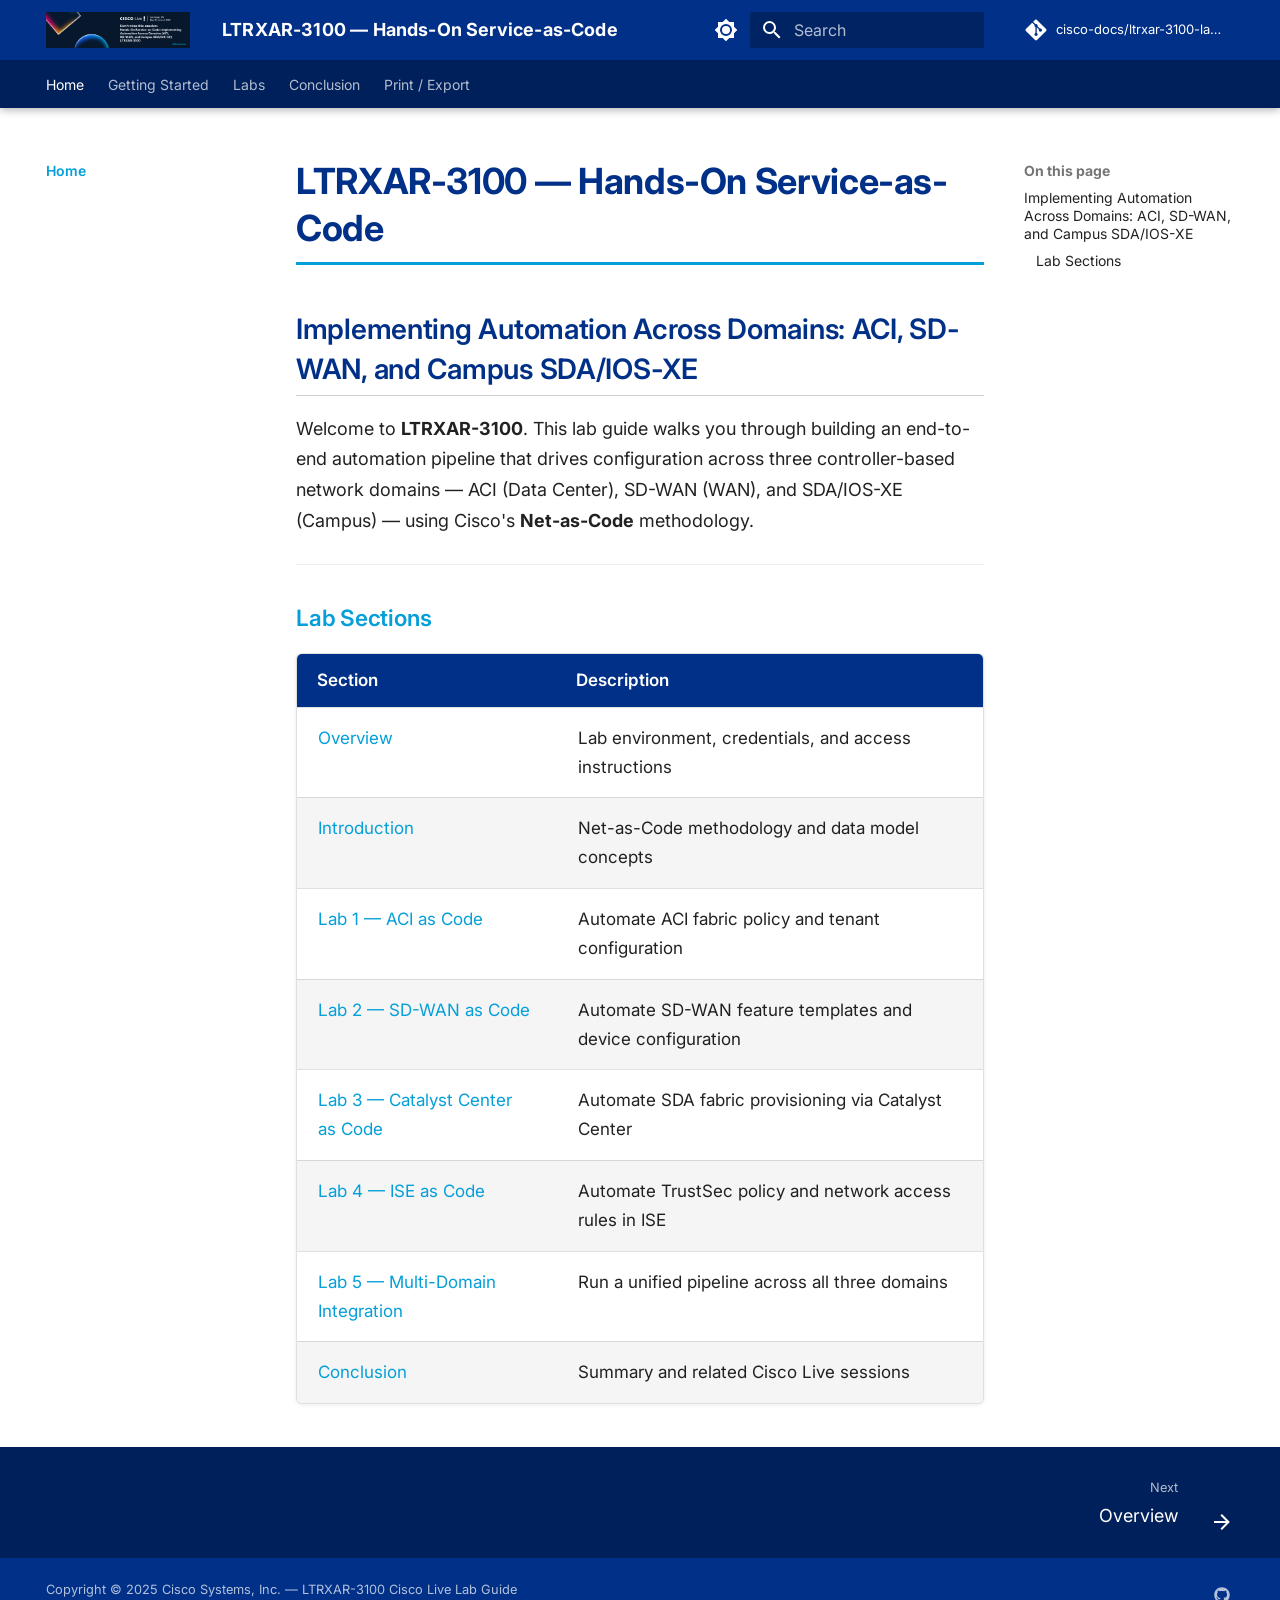
==== index.html @ a7feae6b "Deployed baa1447 with MkDocs version: 1.6.1" ====
<!DOCTYPE html><html lang="en" class="no-js"><head>
    
      <meta charset="utf-8">
      <meta name="viewport" content="width=device-width,initial-scale=1">
      
        <meta name="description" content="Implementing Automation Across Domains: ACI, SD-WAN, and Campus SDA/IOS-XE">
      
      
        <meta name="author" content="Cisco Live">
      
      
        <link rel="canonical" href="https://cisco-docs.github.io/ltrxar-3100-lab-guide/">
      
      
      
        <link rel="next" href="overview/">
      
      
        
      
      
      <link rel="icon" href="assets/ltrxar_3100_logo.png">
      <meta name="generator" content="mkdocs-1.6.1, mkdocs-material-9.7.6">
    
    
      
        <title>LTRXAR-3100 — Hands-On Service-as-Code</title>
      
    
    
      <link rel="stylesheet" href="assets/stylesheets/main.484c7ddc.min.css">
      
        
        <link rel="stylesheet" href="assets/stylesheets/palette.ab4e12ef.min.css">
      
      


    
    
      
    
    
      
        
        
        <link rel="preconnect" href="https://fonts.gstatic.com" crossorigin="">
        <link rel="stylesheet" href="https://fonts.googleapis.com/css?family=Inter:300,300i,400,400i,700,700i%7CSource+Code+Pro:400,400i,700,700i&amp;display=fallback">
        <style>:root{--md-text-font:"Inter";--md-code-font:"Source Code Pro"}</style>
      
    
    
      <link rel="stylesheet" href="css/print-site.css">
    
      <link rel="stylesheet" href="css/print-site-material.css">
    
      <link rel="stylesheet" href="stylesheets/cisco.css">
    
    <script>__md_scope=new URL(".",location),__md_hash=e=>[...e].reduce(((e,_)=>(e<<5)-e+_.charCodeAt(0)),0),__md_get=(e,_=localStorage,t=__md_scope)=>JSON.parse(_.getItem(t.pathname+"."+e)),__md_set=(e,_,t=localStorage,a=__md_scope)=>{try{t.setItem(a.pathname+"."+e,JSON.stringify(_))}catch(e){}}</script>
    
      

    
    
  <link href="assets/stylesheets/glightbox.min.css" rel="stylesheet"><script src="assets/javascripts/glightbox.min.js"></script><style id="glightbox-style">
            html.glightbox-open { overflow: initial; height: 100%; }
            .gslide-title { margin-top: 0px; user-select: text; }
            .gslide-desc { color: #666; user-select: text; }
            .gslide-image img { background: white; }
            .gscrollbar-fixer { padding-right: 15px; }
            .gdesc-inner { font-size: 0.75rem; }
            body[data-md-color-scheme="slate"] .gdesc-inner { background: var(--md-default-bg-color); }
            body[data-md-color-scheme="slate"] .gslide-title { color: var(--md-default-fg-color); }
            body[data-md-color-scheme="slate"] .gslide-desc { color: var(--md-default-fg-color); }
        </style></head>
  
  
    
    
      
    
    
    
    
    <body dir="ltr" data-md-color-scheme="default" data-md-color-primary="custom" data-md-color-accent="custom">
  
    
    <input class="md-toggle" data-md-toggle="drawer" type="checkbox" id="__drawer" autocomplete="off">
    <input class="md-toggle" data-md-toggle="search" type="checkbox" id="__search" autocomplete="off">
    <label class="md-overlay" for="__drawer"></label>
    <div data-md-component="skip">
      
        
        <a href="#ltrxar-3100-hands-on-service-as-code" class="md-skip">
          Skip to content
        </a>
      
    </div>
    <div data-md-component="announce">
      
    </div>
    
    
      

  

<header class="md-header md-header--shadow md-header--lifted" data-md-component="header">
  <nav class="md-header__inner md-grid" aria-label="Header">
    <a href="." title="LTRXAR-3100 — Hands-On Service-as-Code" class="md-header__button md-logo" aria-label="LTRXAR-3100 — Hands-On Service-as-Code" data-md-component="logo">
      
  <img src="assets/ltrxar_3100_logo.png" alt="logo">

    </a>
    <label class="md-header__button md-icon" for="__drawer">
      
      <svg xmlns="http://www.w3.org/2000/svg" viewBox="0 0 24 24"><path d="M3 6h18v2H3zm0 5h18v2H3zm0 5h18v2H3z"></path></svg>
    </label>
    <div class="md-header__title" data-md-component="header-title">
      <div class="md-header__ellipsis">
        <div class="md-header__topic">
          <span class="md-ellipsis">
            LTRXAR-3100 — Hands-On Service-as-Code
          </span>
        </div>
        <div class="md-header__topic" data-md-component="header-topic">
          <span class="md-ellipsis">
            
              Home
            
          </span>
        </div>
      </div>
    </div>
    
      
        <form class="md-header__option" data-md-component="palette">
  
    
    
    
    <input class="md-option" data-md-color-media="" data-md-color-scheme="default" data-md-color-primary="custom" data-md-color-accent="custom" aria-label="Switch to dark mode" type="radio" name="__palette" id="__palette_0">
    
      <label class="md-header__button md-icon" title="Switch to dark mode" for="__palette_1" hidden="">
        <svg xmlns="http://www.w3.org/2000/svg" viewBox="0 0 24 24"><path d="M12 8a4 4 0 0 0-4 4 4 4 0 0 0 4 4 4 4 0 0 0 4-4 4 4 0 0 0-4-4m0 10a6 6 0 0 1-6-6 6 6 0 0 1 6-6 6 6 0 0 1 6 6 6 6 0 0 1-6 6m8-9.31V4h-4.69L12 .69 8.69 4H4v4.69L.69 12 4 15.31V20h4.69L12 23.31 15.31 20H20v-4.69L23.31 12z"></path></svg>
      </label>
    
  
    
    
    
    <input class="md-option" data-md-color-media="" data-md-color-scheme="slate" data-md-color-primary="custom" data-md-color-accent="custom" aria-label="Switch to light mode" type="radio" name="__palette" id="__palette_1">
    
      <label class="md-header__button md-icon" title="Switch to light mode" for="__palette_0" hidden="">
        <svg xmlns="http://www.w3.org/2000/svg" viewBox="0 0 24 24"><path d="M12 18c-.89 0-1.74-.2-2.5-.55C11.56 16.5 13 14.42 13 12s-1.44-4.5-3.5-5.45C10.26 6.2 11.11 6 12 6a6 6 0 0 1 6 6 6 6 0 0 1-6 6m8-9.31V4h-4.69L12 .69 8.69 4H4v4.69L.69 12 4 15.31V20h4.69L12 23.31 15.31 20H20v-4.69L23.31 12z"></path></svg>
      </label>
    
  
</form>
      
    
    
      <script>var palette=__md_get("__palette");if(palette&&palette.color){if("(prefers-color-scheme)"===palette.color.media){var media=matchMedia("(prefers-color-scheme: light)"),input=document.querySelector(media.matches?"[data-md-color-media='(prefers-color-scheme: light)']":"[data-md-color-media='(prefers-color-scheme: dark)']");palette.color.media=input.getAttribute("data-md-color-media"),palette.color.scheme=input.getAttribute("data-md-color-scheme"),palette.color.primary=input.getAttribute("data-md-color-primary"),palette.color.accent=input.getAttribute("data-md-color-accent")}for(var[key,value]of Object.entries(palette.color))document.body.setAttribute("data-md-color-"+key,value)}</script>
    
    
    
      
      
        <label class="md-header__button md-icon" for="__search">
          
          <svg xmlns="http://www.w3.org/2000/svg" viewBox="0 0 24 24"><path d="M9.5 3A6.5 6.5 0 0 1 16 9.5c0 1.61-.59 3.09-1.56 4.23l.27.27h.79l5 5-1.5 1.5-5-5v-.79l-.27-.27A6.52 6.52 0 0 1 9.5 16 6.5 6.5 0 0 1 3 9.5 6.5 6.5 0 0 1 9.5 3m0 2C7 5 5 7 5 9.5S7 14 9.5 14 14 12 14 9.5 12 5 9.5 5"></path></svg>
        </label>
        <div class="md-search" data-md-component="search" role="dialog">
  <label class="md-search__overlay" for="__search"></label>
  <div class="md-search__inner" role="search">
    <form class="md-search__form" name="search">
      <input type="text" class="md-search__input" name="query" aria-label="Search" placeholder="Search" autocapitalize="off" autocorrect="off" autocomplete="off" spellcheck="false" data-md-component="search-query" required="">
      <label class="md-search__icon md-icon" for="__search">
        
        <svg xmlns="http://www.w3.org/2000/svg" viewBox="0 0 24 24"><path d="M9.5 3A6.5 6.5 0 0 1 16 9.5c0 1.61-.59 3.09-1.56 4.23l.27.27h.79l5 5-1.5 1.5-5-5v-.79l-.27-.27A6.52 6.52 0 0 1 9.5 16 6.5 6.5 0 0 1 3 9.5 6.5 6.5 0 0 1 9.5 3m0 2C7 5 5 7 5 9.5S7 14 9.5 14 14 12 14 9.5 12 5 9.5 5"></path></svg>
        
        <svg xmlns="http://www.w3.org/2000/svg" viewBox="0 0 24 24"><path d="M20 11v2H8l5.5 5.5-1.42 1.42L4.16 12l7.92-7.92L13.5 5.5 8 11z"></path></svg>
      </label>
      <nav class="md-search__options" aria-label="Search">
        
          <a href="javascript:void(0)" class="md-search__icon md-icon" title="Share" aria-label="Share" data-clipboard="" data-clipboard-text="" data-md-component="search-share" tabindex="-1">
            
            <svg xmlns="http://www.w3.org/2000/svg" viewBox="0 0 24 24"><path d="M18 16.08c-.76 0-1.44.3-1.96.77L8.91 12.7c.05-.23.09-.46.09-.7s-.04-.47-.09-.7l7.05-4.11c.54.5 1.25.81 2.04.81a3 3 0 0 0 3-3 3 3 0 0 0-3-3 3 3 0 0 0-3 3c0 .24.04.47.09.7L8.04 9.81C7.5 9.31 6.79 9 6 9a3 3 0 0 0-3 3 3 3 0 0 0 3 3c.79 0 1.5-.31 2.04-.81l7.12 4.15c-.05.21-.08.43-.08.66 0 1.61 1.31 2.91 2.92 2.91s2.92-1.3 2.92-2.91A2.92 2.92 0 0 0 18 16.08"></path></svg>
          </a>
        
        <button type="reset" class="md-search__icon md-icon" title="Clear" aria-label="Clear" tabindex="-1">
          
          <svg xmlns="http://www.w3.org/2000/svg" viewBox="0 0 24 24"><path d="M19 6.41 17.59 5 12 10.59 6.41 5 5 6.41 10.59 12 5 17.59 6.41 19 12 13.41 17.59 19 19 17.59 13.41 12z"></path></svg>
        </button>
      </nav>
      
        <div class="md-search__suggest" data-md-component="search-suggest"></div>
      
    </form>
    <div class="md-search__output">
      <div class="md-search__scrollwrap" tabindex="0" data-md-scrollfix="">
        <div class="md-search-result" data-md-component="search-result">
          <div class="md-search-result__meta">
            Initializing search
          </div>
          <ol class="md-search-result__list" role="presentation"></ol>
        </div>
      </div>
    </div>
  </div>
</div>
      
    
    
      <div class="md-header__source">
        <a href="https://github.com/cisco-docs/ltrxar-3100-lab-guide" title="Go to repository" class="md-source" data-md-component="source">
  <div class="md-source__icon md-icon">
    
    <svg xmlns="http://www.w3.org/2000/svg" viewBox="0 0 448 512"><!--! Font Awesome Free 7.1.0 by @fontawesome - https://fontawesome.com License - https://fontawesome.com/license/free (Icons: CC BY 4.0, Fonts: SIL OFL 1.1, Code: MIT License) Copyright 2025 Fonticons, Inc.--><path d="M439.6 236.1 244 40.5c-5.4-5.5-12.8-8.5-20.4-8.5s-15 3-20.4 8.4L162.5 81l51.5 51.5c27.1-9.1 52.7 16.8 43.4 43.7l49.7 49.7c34.2-11.8 61.2 31 35.5 56.7-26.5 26.5-70.2-2.9-56-37.3L240.3 199v121.9c25.3 12.5 22.3 41.8 9.1 55-6.4 6.4-15.2 10.1-24.3 10.1s-17.8-3.6-24.3-10.1c-17.6-17.6-11.1-46.9 11.2-56v-123c-20.8-8.5-24.6-30.7-18.6-45L142.6 101 8.5 235.1C3 240.6 0 247.9 0 255.5s3 15 8.5 20.4l195.6 195.7c5.4 5.4 12.7 8.4 20.4 8.4s15-3 20.4-8.4l194.7-194.7c5.4-5.4 8.4-12.8 8.4-20.4s-3-15-8.4-20.4"></path></svg>
  </div>
  <div class="md-source__repository">
    cisco-docs/ltrxar-3100-lab-guide
  </div>
</a>
      </div>
    
  </nav>
  
    
      
<nav class="md-tabs" aria-label="Tabs" data-md-component="tabs">
  <div class="md-grid">
    <ul class="md-tabs__list">
      
        
  
  
  
    
  
  
    <li class="md-tabs__item md-tabs__item--active">
      <a href="." class="md-tabs__link">
        
  
  
    
  
  Home

      </a>
    </li>
  

      
        
  
  
  
  
    
    
      <li class="md-tabs__item">
        <a href="overview/" class="md-tabs__link">
          
  
  
    
  
  Getting Started

        </a>
      </li>
    
  

      
        
  
  
  
  
    
    
      <li class="md-tabs__item">
        <a href="lab1_aci/" class="md-tabs__link">
          
  
  
    
  
  Labs

        </a>
      </li>
    
  

      
        
  
  
  
  
    <li class="md-tabs__item">
      <a href="conclusion/" class="md-tabs__link">
        
  
  
    
  
  Conclusion

      </a>
    </li>
  

      
        
  
  
  
  
    <li class="md-tabs__item">
      <a href="print_page/" class="md-tabs__link">
        
  
  
    
  
  Print / Export

      </a>
    </li>
  

      
    </ul>
  </div>
</nav>
    
  
</header>
    
    <div class="md-container" data-md-component="container">
      
      
        
      
      <main class="md-main" data-md-component="main">
        <div class="md-main__inner md-grid">
          
            
              
              <div class="md-sidebar md-sidebar--primary" data-md-component="sidebar" data-md-type="navigation">
                <div class="md-sidebar__scrollwrap">
                  <div class="md-sidebar__inner">
                    


  


<nav class="md-nav md-nav--primary md-nav--lifted" aria-label="Navigation" data-md-level="0">
  <label class="md-nav__title" for="__drawer">
    <a href="." title="LTRXAR-3100 — Hands-On Service-as-Code" class="md-nav__button md-logo" aria-label="LTRXAR-3100 — Hands-On Service-as-Code" data-md-component="logo">
      
  <img src="assets/ltrxar_3100_logo.png" alt="logo">

    </a>
    LTRXAR-3100 — Hands-On Service-as-Code
  </label>
  
    <div class="md-nav__source">
      <a href="https://github.com/cisco-docs/ltrxar-3100-lab-guide" title="Go to repository" class="md-source" data-md-component="source">
  <div class="md-source__icon md-icon">
    
    <svg xmlns="http://www.w3.org/2000/svg" viewBox="0 0 448 512"><!--! Font Awesome Free 7.1.0 by @fontawesome - https://fontawesome.com License - https://fontawesome.com/license/free (Icons: CC BY 4.0, Fonts: SIL OFL 1.1, Code: MIT License) Copyright 2025 Fonticons, Inc.--><path d="M439.6 236.1 244 40.5c-5.4-5.5-12.8-8.5-20.4-8.5s-15 3-20.4 8.4L162.5 81l51.5 51.5c27.1-9.1 52.7 16.8 43.4 43.7l49.7 49.7c34.2-11.8 61.2 31 35.5 56.7-26.5 26.5-70.2-2.9-56-37.3L240.3 199v121.9c25.3 12.5 22.3 41.8 9.1 55-6.4 6.4-15.2 10.1-24.3 10.1s-17.8-3.6-24.3-10.1c-17.6-17.6-11.1-46.9 11.2-56v-123c-20.8-8.5-24.6-30.7-18.6-45L142.6 101 8.5 235.1C3 240.6 0 247.9 0 255.5s3 15 8.5 20.4l195.6 195.7c5.4 5.4 12.7 8.4 20.4 8.4s15-3 20.4-8.4l194.7-194.7c5.4-5.4 8.4-12.8 8.4-20.4s-3-15-8.4-20.4"></path></svg>
  </div>
  <div class="md-source__repository">
    cisco-docs/ltrxar-3100-lab-guide
  </div>
</a>
    </div>
  
  <ul class="md-nav__list" data-md-scrollfix="">
    
      
      
  
  
    
  
  
  
    <li class="md-nav__item md-nav__item--active">
      
      <input class="md-nav__toggle md-toggle" type="checkbox" id="__toc">
      
      
        
      
      
        <label class="md-nav__link md-nav__link--active" for="__toc">
          
  
  
  <span class="md-ellipsis">
    
  
    Home
  

    
  </span>
  
  

          <span class="md-nav__icon md-icon"></span>
        </label>
      
      <a href="." class="md-nav__link md-nav__link--active">
        
  
  
  <span class="md-ellipsis">
    
  
    Home
  

    
  </span>
  
  

      </a>
      
        

  

<nav class="md-nav md-nav--secondary" aria-label="On this page">
  
  
  
    
  
  
    <label class="md-nav__title" for="__toc">
      <span class="md-nav__icon md-icon"></span>
      On this page
    </label>
    <ul class="md-nav__list" data-md-component="toc" data-md-scrollfix="">
      
        <li class="md-nav__item">
  <a href="#implementing-automation-across-domains-aci-sd-wan-and-campus-sdaios-xe" class="md-nav__link">
    <span class="md-ellipsis">
      
        Implementing Automation Across Domains: ACI, SD-WAN, and Campus SDA/IOS-XE
      
    </span>
  </a>
  
    <nav class="md-nav" aria-label="Implementing Automation Across Domains: ACI, SD-WAN, and Campus SDA/IOS-XE">
      <ul class="md-nav__list">
        
          <li class="md-nav__item">
  <a href="#lab-sections" class="md-nav__link">
    <span class="md-ellipsis">
      
        Lab Sections
      
    </span>
  </a>
  
</li>
        
      </ul>
    </nav>
  
</li>
      
    </ul>
  
</nav>
      
    </li>
  

    
      
      
  
  
  
  
    
    
      
        
      
        
      
    
    
    
      
      
        
      
    
    
    <li class="md-nav__item md-nav__item--nested">
      
        
        
          
        
        <input class="md-nav__toggle md-toggle md-toggle--indeterminate" type="checkbox" id="__nav_2">
        
          
          <label class="md-nav__link" for="__nav_2" id="__nav_2_label" tabindex="0">
            
  
  
  <span class="md-ellipsis">
    
  
    Getting Started
  

    
  </span>
  
  

            <span class="md-nav__icon md-icon"></span>
          </label>
        
        <nav class="md-nav" data-md-level="1" aria-labelledby="__nav_2_label" aria-expanded="false">
          <label class="md-nav__title" for="__nav_2">
            <span class="md-nav__icon md-icon"></span>
            
  
    Getting Started
  

          </label>
          <ul class="md-nav__list" data-md-scrollfix="">
            
              
                
  
  
  
  
    <li class="md-nav__item">
      <a href="overview/" class="md-nav__link">
        
  
  
  <span class="md-ellipsis">
    
  
    Overview
  

    
  </span>
  
  

      </a>
    </li>
  

              
            
              
                
  
  
  
  
    <li class="md-nav__item">
      <a href="introduction/" class="md-nav__link">
        
  
  
  <span class="md-ellipsis">
    
  
    Introduction
  

    
  </span>
  
  

      </a>
    </li>
  

              
            
          </ul>
        </nav>
      
    </li>
  

    
      
      
  
  
  
  
    
    
      
        
      
        
      
        
      
        
      
        
      
    
    
    
      
      
        
      
    
    
    <li class="md-nav__item md-nav__item--nested">
      
        
        
          
        
        <input class="md-nav__toggle md-toggle md-toggle--indeterminate" type="checkbox" id="__nav_3">
        
          
          <label class="md-nav__link" for="__nav_3" id="__nav_3_label" tabindex="0">
            
  
  
  <span class="md-ellipsis">
    
  
    Labs
  

    
  </span>
  
  

            <span class="md-nav__icon md-icon"></span>
          </label>
        
        <nav class="md-nav" data-md-level="1" aria-labelledby="__nav_3_label" aria-expanded="false">
          <label class="md-nav__title" for="__nav_3">
            <span class="md-nav__icon md-icon"></span>
            
  
    Labs
  

          </label>
          <ul class="md-nav__list" data-md-scrollfix="">
            
              
                
  
  
  
  
    <li class="md-nav__item">
      <a href="lab1_aci/" class="md-nav__link">
        
  
  
  <span class="md-ellipsis">
    
  
    Lab 1 — ACI as Code
  

    
  </span>
  
  

      </a>
    </li>
  

              
            
              
                
  
  
  
  
    <li class="md-nav__item">
      <a href="lab2_sdwan/" class="md-nav__link">
        
  
  
  <span class="md-ellipsis">
    
  
    Lab 2 — SD-WAN as Code
  

    
  </span>
  
  

      </a>
    </li>
  

              
            
              
                
  
  
  
  
    <li class="md-nav__item">
      <a href="lab3_catc/" class="md-nav__link">
        
  
  
  <span class="md-ellipsis">
    
  
    Lab 3 — Catalyst Center as Code
  

    
  </span>
  
  

      </a>
    </li>
  

              
            
              
                
  
  
  
  
    <li class="md-nav__item">
      <a href="lab4_ise/" class="md-nav__link">
        
  
  
  <span class="md-ellipsis">
    
  
    Lab 4 — ISE as Code
  

    
  </span>
  
  

      </a>
    </li>
  

              
            
              
                
  
  
  
  
    <li class="md-nav__item">
      <a href="lab5_multidomain/" class="md-nav__link">
        
  
  
  <span class="md-ellipsis">
    
  
    Lab 5 — Multi-Domain Integration
  

    
  </span>
  
  

      </a>
    </li>
  

              
            
          </ul>
        </nav>
      
    </li>
  

    
      
      
  
  
  
  
    <li class="md-nav__item">
      <a href="conclusion/" class="md-nav__link">
        
  
  
  <span class="md-ellipsis">
    
  
    Conclusion
  

    
  </span>
  
  

      </a>
    </li>
  

    
      
      
  
  
  
  
    <li class="md-nav__item">
      <a href="print_page/" class="md-nav__link">
        
  
  
  <span class="md-ellipsis">
    
  
    Print / Export
  

    
  </span>
  
  

      </a>
    </li>
  

    
  </ul>
</nav>
                  </div>
                </div>
              </div>
            
            
              
              <div class="md-sidebar md-sidebar--secondary" data-md-component="sidebar" data-md-type="toc">
                <div class="md-sidebar__scrollwrap">
                  <div class="md-sidebar__inner">
                    

  

<nav class="md-nav md-nav--secondary" aria-label="On this page">
  
  
  
    
  
  
    <label class="md-nav__title" for="__toc">
      <span class="md-nav__icon md-icon"></span>
      On this page
    </label>
    <ul class="md-nav__list" data-md-component="toc" data-md-scrollfix="">
      
        <li class="md-nav__item">
  <a href="#implementing-automation-across-domains-aci-sd-wan-and-campus-sdaios-xe" class="md-nav__link">
    <span class="md-ellipsis">
      
        Implementing Automation Across Domains: ACI, SD-WAN, and Campus SDA/IOS-XE
      
    </span>
  </a>
  
    <nav class="md-nav" aria-label="Implementing Automation Across Domains: ACI, SD-WAN, and Campus SDA/IOS-XE">
      <ul class="md-nav__list">
        
          <li class="md-nav__item">
  <a href="#lab-sections" class="md-nav__link">
    <span class="md-ellipsis">
      
        Lab Sections
      
    </span>
  </a>
  
</li>
        
      </ul>
    </nav>
  
</li>
      
    </ul>
  
</nav>
                  </div>
                </div>
              </div>
            
          
          
            <div class="md-content" data-md-component="content">
              
              <article class="md-content__inner md-typeset">
                
                  



<h1 id="ltrxar-3100-hands-on-service-as-code">LTRXAR-3100 — Hands-On Service-as-Code<a class="headerlink" href="#ltrxar-3100-hands-on-service-as-code" title="Permanent link">¶</a></h1>
<h2 id="implementing-automation-across-domains-aci-sd-wan-and-campus-sdaios-xe">Implementing Automation Across Domains: ACI, SD-WAN, and Campus SDA/IOS-XE<a class="headerlink" href="#implementing-automation-across-domains-aci-sd-wan-and-campus-sdaios-xe" title="Permanent link">¶</a></h2>
<p>Welcome to <strong>LTRXAR-3100</strong>. This lab guide walks you through building an end-to-end automation pipeline that drives configuration across three controller-based network domains — ACI (Data Center), SD-WAN (WAN), and SDA/IOS-XE (Campus) — using Cisco's <strong>Net-as-Code</strong> methodology.</p>
<hr>
<h3 id="lab-sections">Lab Sections<a class="headerlink" href="#lab-sections" title="Permanent link">¶</a></h3>
<table>
<thead>
<tr>
<th>Section</th>
<th>Description</th>
</tr>
</thead>
<tbody>
<tr>
<td><a href="overview/">Overview</a></td>
<td>Lab environment, credentials, and access instructions</td>
</tr>
<tr>
<td><a href="introduction/">Introduction</a></td>
<td>Net-as-Code methodology and data model concepts</td>
</tr>
<tr>
<td><a href="lab1_aci/">Lab 1 — ACI as Code</a></td>
<td>Automate ACI fabric policy and tenant configuration</td>
</tr>
<tr>
<td><a href="lab2_sdwan/">Lab 2 — SD-WAN as Code</a></td>
<td>Automate SD-WAN feature templates and device configuration</td>
</tr>
<tr>
<td><a href="lab3_catc/">Lab 3 — Catalyst Center as Code</a></td>
<td>Automate SDA fabric provisioning via Catalyst Center</td>
</tr>
<tr>
<td><a href="lab4_ise/">Lab 4 — ISE as Code</a></td>
<td>Automate TrustSec policy and network access rules in ISE</td>
</tr>
<tr>
<td><a href="lab5_multidomain/">Lab 5 — Multi-Domain Integration</a></td>
<td>Run a unified pipeline across all three domains</td>
</tr>
<tr>
<td><a href="conclusion/">Conclusion</a></td>
<td>Summary and related Cisco Live sessions</td>
</tr>
</tbody>
</table>












                
              </article>
            </div>
          
          
  <script>var tabs=__md_get("__tabs");if(Array.isArray(tabs))e:for(var set of document.querySelectorAll(".tabbed-set")){var labels=set.querySelector(".tabbed-labels");for(var tab of tabs)for(var label of labels.getElementsByTagName("label"))if(label.innerText.trim()===tab){var input=document.getElementById(label.htmlFor);input.checked=!0;continue e}}</script>

<script>var target=document.getElementById(location.hash.slice(1));target&&target.name&&(target.checked=target.name.startsWith("__tabbed_"))</script>
        </div>
        
          <button type="button" class="md-top md-icon" data-md-component="top" hidden="">
  
  <svg xmlns="http://www.w3.org/2000/svg" viewBox="0 0 24 24"><path d="M13 20h-2V8l-5.5 5.5-1.42-1.42L12 4.16l7.92 7.92-1.42 1.42L13 8z"></path></svg>
  Back to top
</button>
        
      </main>
      
        <footer class="md-footer">
  
    
      
      <nav class="md-footer__inner md-grid" aria-label="Footer">
        
        
          
          <a href="overview/" class="md-footer__link md-footer__link--next" aria-label="Next: Overview">
            <div class="md-footer__title">
              <span class="md-footer__direction">
                Next
              </span>
              <div class="md-ellipsis">
                Overview
              </div>
            </div>
            <div class="md-footer__button md-icon">
              
              <svg xmlns="http://www.w3.org/2000/svg" viewBox="0 0 24 24"><path d="M4 11v2h12l-5.5 5.5 1.42 1.42L19.84 12l-7.92-7.92L10.5 5.5 16 11z"></path></svg>
            </div>
          </a>
        
      </nav>
    
  
  <div class="md-footer-meta md-typeset">
    <div class="md-footer-meta__inner md-grid">
      <div class="md-copyright">
  
    <div class="md-copyright__highlight">
      Copyright © 2025 Cisco Systems, Inc. — LTRXAR-3100 Cisco Live Lab Guide

    </div>
  
  
</div>
      
        
<div class="md-social">
  
    
    
    
    
    <a href="https://github.com/cisco-docs" target="_blank" rel="noopener" title="Cisco Docs on GitHub" class="md-social__link">
      <svg xmlns="http://www.w3.org/2000/svg" viewBox="0 0 512 512"><!--! Font Awesome Free 7.1.0 by @fontawesome - https://fontawesome.com License - https://fontawesome.com/license/free (Icons: CC BY 4.0, Fonts: SIL OFL 1.1, Code: MIT License) Copyright 2025 Fonticons, Inc.--><path d="M173.9 397.4c0 2-2.3 3.6-5.2 3.6-3.3.3-5.6-1.3-5.6-3.6 0-2 2.3-3.6 5.2-3.6 3-.3 5.6 1.3 5.6 3.6m-31.1-4.5c-.7 2 1.3 4.3 4.3 4.9 2.6 1 5.6 0 6.2-2s-1.3-4.3-4.3-5.2c-2.6-.7-5.5.3-6.2 2.3m44.2-1.7c-2.9.7-4.9 2.6-4.6 4.9.3 2 2.9 3.3 5.9 2.6 2.9-.7 4.9-2.6 4.6-4.6-.3-1.9-3-3.2-5.9-2.9M252.8 8C114.1 8 8 113.3 8 252c0 110.9 69.8 205.8 169.5 239.2 12.8 2.3 17.3-5.6 17.3-12.1 0-6.2-.3-40.4-.3-61.4 0 0-70 15-84.7-29.8 0 0-11.4-29.1-27.8-36.6 0 0-22.9-15.7 1.6-15.4 0 0 24.9 2 38.6 25.8 21.9 38.6 58.6 27.5 72.9 20.9 2.3-16 8.8-27.1 16-33.7-55.9-6.2-112.3-14.3-112.3-110.5 0-27.5 7.6-41.3 23.6-58.9-2.6-6.5-11.1-33.3 2.6-67.9 20.9-6.5 69 27 69 27 20-5.6 41.5-8.5 62.8-8.5s42.8 2.9 62.8 8.5c0 0 48.1-33.6 69-27 13.7 34.7 5.2 61.4 2.6 67.9 16 17.7 25.8 31.5 25.8 58.9 0 96.5-58.9 104.2-114.8 110.5 9.2 7.9 17 22.9 17 46.4 0 33.7-.3 75.4-.3 83.6 0 6.5 4.6 14.4 17.3 12.1C436.2 457.8 504 362.9 504 252 504 113.3 391.5 8 252.8 8M105.2 352.9c-1.3 1-1 3.3.7 5.2 1.6 1.6 3.9 2.3 5.2 1 1.3-1 1-3.3-.7-5.2-1.6-1.6-3.9-2.3-5.2-1m-10.8-8.1c-.7 1.3.3 2.9 2.3 3.9 1.6 1 3.6.7 4.3-.7.7-1.3-.3-2.9-2.3-3.9-2-.6-3.6-.3-4.3.7m32.4 35.6c-1.6 1.3-1 4.3 1.3 6.2 2.3 2.3 5.2 2.6 6.5 1 1.3-1.3.7-4.3-1.3-6.2-2.2-2.3-5.2-2.6-6.5-1m-11.4-14.7c-1.6 1-1.6 3.6 0 5.9s4.3 3.3 5.6 2.3c1.6-1.3 1.6-3.9 0-6.2-1.4-2.3-4-3.3-5.6-2"></path></svg>
    </a>
  
</div>
      
    </div>
  </div>
</footer>
      
    </div>
    <div class="md-dialog" data-md-component="dialog">
      <div class="md-dialog__inner md-typeset"></div>
    </div>
    
    
    
      
      
      <script id="__config" type="application/json">{"annotate": null, "base": ".", "features": ["navigation.tabs", "navigation.tabs.sticky", "navigation.sections", "navigation.expand", "navigation.top", "navigation.footer", "navigation.indexes", "toc.follow", "search.highlight", "search.share", "search.suggest", "content.code.copy", "content.code.annotate", "content.tabs.link"], "search": "assets/javascripts/workers/search.2c215733.min.js", "tags": null, "translations": {"clipboard.copied": "Copied to clipboard", "clipboard.copy": "Copy to clipboard", "search.result.more.one": "1 more on this page", "search.result.more.other": "# more on this page", "search.result.none": "No matching documents", "search.result.one": "1 matching document", "search.result.other": "# matching documents", "search.result.placeholder": "Type to start searching", "search.result.term.missing": "Missing", "select.version": "Select version"}, "version": null}</script>
    
    
      <script src="assets/javascripts/bundle.79ae519e.min.js"></script>
      
        <script src="js/print-site.js"></script>
      
    
  
<script id="init-glightbox">const lightbox = GLightbox({"touchNavigation": true, "loop": false, "zoomable": true, "draggable": true, "openEffect": "zoom", "closeEffect": "zoom", "slideEffect": "slide"});
document$.subscribe(()=>{ lightbox.reload(); });
</script></body></html>
---- assets/stylesheets/main.484c7ddc.min.css ----
@charset "UTF-8";html{-webkit-text-size-adjust:none;-moz-text-size-adjust:none;text-size-adjust:none;box-sizing:border-box}*,:after,:before{box-sizing:inherit}@media (prefers-reduced-motion){*,:after,:before{transition:none!important}}body{margin:0}a,button,input,label{-webkit-tap-highlight-color:transparent}a{color:inherit;text-decoration:none}hr{border:0;box-sizing:initial;display:block;height:.05rem;overflow:visible;padding:0}small{font-size:80%}sub,sup{line-height:1em}img{border-style:none}table{border-collapse:initial;border-spacing:0}td,th{font-weight:400;vertical-align:top}button{background:#0000;border:0;font-family:inherit;font-size:inherit;margin:0;padding:0}input{border:0;outline:none}:root{--md-primary-fg-color:#4051b5;--md-primary-fg-color--light:#5d6cc0;--md-primary-fg-color--dark:#303fa1;--md-primary-bg-color:#fff;--md-primary-bg-color--light:#ffffffb3;--md-accent-fg-color:#526cfe;--md-accent-fg-color--transparent:#526cfe1a;--md-accent-bg-color:#fff;--md-accent-bg-color--light:#ffffffb3}[data-md-color-scheme=default]{color-scheme:light}[data-md-color-scheme=default] img[src$="#gh-dark-mode-only"],[data-md-color-scheme=default] img[src$="#only-dark"]{display:none}:root,[data-md-color-scheme=default]{--md-hue:225deg;--md-default-fg-color:#000000de;--md-default-fg-color--light:#0000008a;--md-default-fg-color--lighter:#00000052;--md-default-fg-color--lightest:#00000012;--md-default-bg-color:#fff;--md-default-bg-color--light:#ffffffb3;--md-default-bg-color--lighter:#ffffff4d;--md-default-bg-color--lightest:#ffffff1f;--md-code-fg-color:#36464e;--md-code-bg-color:#f5f5f5;--md-code-bg-color--light:#f5f5f5b3;--md-code-bg-color--lighter:#f5f5f54d;--md-code-hl-color:#4287ff;--md-code-hl-color--light:#4287ff1a;--md-code-hl-number-color:#d52a2a;--md-code-hl-special-color:#db1457;--md-code-hl-function-color:#a846b9;--md-code-hl-constant-color:#6e59d9;--md-code-hl-keyword-color:#3f6ec6;--md-code-hl-string-color:#1c7d4d;--md-code-hl-name-color:var(--md-code-fg-color);--md-code-hl-operator-color:var(--md-default-fg-color--light);--md-code-hl-punctuation-color:var(--md-default-fg-color--light);--md-code-hl-comment-color:var(--md-default-fg-color--light);--md-code-hl-generic-color:var(--md-default-fg-color--light);--md-code-hl-variable-color:var(--md-default-fg-color--light);--md-typeset-color:var(--md-default-fg-color);--md-typeset-a-color:var(--md-primary-fg-color);--md-typeset-del-color:#f5503d26;--md-typeset-ins-color:#0bd57026;--md-typeset-kbd-color:#fafafa;--md-typeset-kbd-accent-color:#fff;--md-typeset-kbd-border-color:#b8b8b8;--md-typeset-mark-color:#ffff0080;--md-typeset-table-color:#0000001f;--md-typeset-table-color--light:rgba(0,0,0,.035);--md-admonition-fg-color:var(--md-default-fg-color);--md-admonition-bg-color:var(--md-default-bg-color);--md-warning-fg-color:#000000de;--md-warning-bg-color:#ff9;--md-footer-fg-color:#fff;--md-footer-fg-color--light:#ffffffb3;--md-footer-fg-color--lighter:#ffffff73;--md-footer-bg-color:#000000de;--md-footer-bg-color--dark:#00000052;--md-shadow-z1:0 0.2rem 0.5rem #0000000d,0 0 0.05rem #0000001a;--md-shadow-z2:0 0.2rem 0.5rem #0000001a,0 0 0.05rem #00000040;--md-shadow-z3:0 0.2rem 0.5rem #0003,0 0 0.05rem #00000059}.md-icon svg{fill:currentcolor;display:block;height:1.2rem;width:1.2rem}body{-webkit-font-smoothing:antialiased;-moz-osx-font-smoothing:grayscale;--md-text-font-family:var(--md-text-font,_),-apple-system,BlinkMacSystemFont,Helvetica,Arial,sans-serif;--md-code-font-family:var(--md-code-font,_),SFMono-Regular,Consolas,Menlo,monospace}aside,body,input{font-feature-settings:"kern","liga";color:var(--md-typeset-color);font-family:var(--md-text-font-family)}code,kbd,pre{font-feature-settings:"kern";font-family:var(--md-code-font-family)}:root{--md-typeset-table-sort-icon:url('data:image/svg+xml;charset=utf-8,<svg xmlns="http://www.w3.org/2000/svg" viewBox="0 0 24 24"><path d="m18 21-4-4h3V7h-3l4-4 4 4h-3v10h3M2 19v-2h10v2M2 13v-2h7v2M2 7V5h4v2z"/></svg>');--md-typeset-table-sort-icon--asc:url('data:image/svg+xml;charset=utf-8,<svg xmlns="http://www.w3.org/2000/svg" viewBox="0 0 24 24"><path d="M19 17h3l-4 4-4-4h3V3h2M2 17h10v2H2M6 5v2H2V5m0 6h7v2H2z"/></svg>');--md-typeset-table-sort-icon--desc:url('data:image/svg+xml;charset=utf-8,<svg xmlns="http://www.w3.org/2000/svg" viewBox="0 0 24 24"><path d="M19 7h3l-4-4-4 4h3v14h2M2 17h10v2H2M6 5v2H2V5m0 6h7v2H2z"/></svg>')}.md-typeset{-webkit-print-color-adjust:exact;color-adjust:exact;font-size:.8rem;line-height:1.6;overflow-wrap:break-word}@media print{.md-typeset{font-size:.68rem}}.md-typeset blockquote,.md-typeset dl,.md-typeset figure,.md-typeset ol,.md-typeset pre,.md-typeset ul{margin-bottom:1em;margin-top:1em}.md-typeset h1{color:var(--md-default-fg-color--light);font-size:2em;line-height:1.3;margin:0 0 1.25em}.md-typeset h1,.md-typeset h2{font-weight:300;letter-spacing:-.01em}.md-typeset h2{font-size:1.5625em;line-height:1.4;margin:1.6em 0 .64em}.md-typeset h3{font-size:1.25em;font-weight:400;letter-spacing:-.01em;line-height:1.5;margin:1.6em 0 .8em}.md-typeset h2+h3{margin-top:.8em}.md-typeset h4{font-weight:700;letter-spacing:-.01em;margin:1em 0}.md-typeset h5,.md-typeset h6{color:var(--md-default-fg-color--light);font-size:.8em;font-weight:700;letter-spacing:-.01em;margin:1.25em 0}.md-typeset h5{text-transform:uppercase}.md-typeset h5 code{text-transform:none}.md-typeset hr{border-bottom:.05rem solid var(--md-default-fg-color--lightest);display:flow-root;margin:1.5em 0}.md-typeset a{color:var(--md-typeset-a-color);word-break:break-word}.md-typeset a,.md-typeset a:before{transition:color 125ms}.md-typeset a:focus,.md-typeset a:hover{color:var(--md-accent-fg-color)}.md-typeset a:focus code,.md-typeset a:hover code{background-color:var(--md-accent-fg-color--transparent);color:var(--md-accent-fg-color)}.md-typeset a code{color:var(--md-typeset-a-color)}.md-typeset a.focus-visible{outline-color:var(--md-accent-fg-color);outline-offset:.2rem}.md-typeset code,.md-typeset kbd,.md-typeset pre{color:var(--md-code-fg-color);direction:ltr;font-variant-ligatures:none;transition:background-color 125ms}@media print{.md-typeset code,.md-typeset kbd,.md-typeset pre{white-space:pre-wrap}}.md-typeset code{background-color:var(--md-code-bg-color);border-radius:.1rem;-webkit-box-decoration-break:clone;box-decoration-break:clone;font-size:.85em;padding:0 .2941176471em;transition:color 125ms,background-color 125ms;word-break:break-word}.md-typeset code:not(.focus-visible){-webkit-tap-highlight-color:transparent;outline:none}.md-typeset pre{display:flow-root;line-height:1.4;position:relative}.md-typeset pre>code{-webkit-box-decoration-break:slice;box-decoration-break:slice;box-shadow:none;display:block;margin:0;outline-color:var(--md-accent-fg-color);overflow:auto;padding:.7720588235em 1.1764705882em;scrollbar-color:var(--md-default-fg-color--lighter) #0000;scrollbar-width:thin;touch-action:auto;word-break:normal}.md-typeset pre>code:hover{scrollbar-color:var(--md-accent-fg-color) #0000}.md-typeset pre>code::-webkit-scrollbar{height:.2rem;width:.2rem}.md-typeset pre>code::-webkit-scrollbar-thumb{background-color:var(--md-default-fg-color--lighter)}.md-typeset pre>code::-webkit-scrollbar-thumb:hover{background-color:var(--md-accent-fg-color)}.md-typeset kbd{background-color:var(--md-typeset-kbd-color);border-radius:.1rem;box-shadow:0 .1rem 0 .05rem var(--md-typeset-kbd-border-color),0 .1rem 0 var(--md-typeset-kbd-border-color),0 -.1rem .2rem var(--md-typeset-kbd-accent-color) inset;color:var(--md-default-fg-color);display:inline-block;font-size:.75em;padding:0 .6666666667em;vertical-align:text-top;word-break:break-word}.md-typeset mark{background-color:var(--md-typeset-mark-color);-webkit-box-decoration-break:clone;box-decoration-break:clone;color:inherit;word-break:break-word}.md-typeset abbr{cursor:help;text-decoration:none}.md-typeset [data-preview],.md-typeset abbr{border-bottom:.05rem dotted var(--md-default-fg-color--light)}.md-typeset small{opacity:.75}[dir=ltr] .md-typeset sub,[dir=ltr] .md-typeset sup{margin-left:.078125em}[dir=rtl] .md-typeset sub,[dir=rtl] .md-typeset sup{margin-right:.078125em}[dir=ltr] .md-typeset blockquote{padding-left:.6rem}[dir=rtl] .md-typeset blockquote{padding-right:.6rem}[dir=ltr] .md-typeset blockquote{border-left:.2rem solid var(--md-default-fg-color--lighter)}[dir=rtl] .md-typeset blockquote{border-right:.2rem solid var(--md-default-fg-color--lighter)}.md-typeset blockquote{color:var(--md-default-fg-color--light);margin-left:0;margin-right:0}.md-typeset ul{list-style-type:disc}.md-typeset ul[type]{list-style-type:revert-layer}[dir=ltr] .md-typeset ol,[dir=ltr] .md-typeset ul{margin-left:.625em}[dir=rtl] .md-typeset ol,[dir=rtl] .md-typeset ul{margin-right:.625em}.md-typeset ol,.md-typeset ul{padding:0}.md-typeset ol:not([hidden]),.md-typeset ul:not([hidden]){display:flow-root}.md-typeset ol ol,.md-typeset ul ol{list-style-type:lower-alpha}.md-typeset ol ol ol,.md-typeset ul ol ol{list-style-type:lower-roman}.md-typeset ol ol ol ol,.md-typeset ul ol ol ol{list-style-type:upper-alpha}.md-typeset ol ol ol ol ol,.md-typeset ul ol ol ol ol{list-style-type:upper-roman}.md-typeset ol[type],.md-typeset ul[type]{list-style-type:revert-layer}[dir=ltr] .md-typeset ol li,[dir=ltr] .md-typeset ul li{margin-left:1.25em}[dir=rtl] .md-typeset ol li,[dir=rtl] .md-typeset ul li{margin-right:1.25em}.md-typeset ol li,.md-typeset ul li{margin-bottom:.5em}.md-typeset ol li blockquote,.md-typeset ol li p,.md-typeset ul li blockquote,.md-typeset ul li p{margin:.5em 0}.md-typeset ol li:last-child,.md-typeset ul li:last-child{margin-bottom:0}[dir=ltr] .md-typeset ol li ol,[dir=ltr] .md-typeset ol li ul,[dir=ltr] .md-typeset ul li ol,[dir=ltr] .md-typeset ul li ul{margin-left:.625em}[dir=rtl] .md-typeset ol li ol,[dir=rtl] .md-typeset ol li ul,[dir=rtl] .md-typeset ul li ol,[dir=rtl] .md-typeset ul li ul{margin-right:.625em}.md-typeset ol li ol,.md-typeset ol li ul,.md-typeset ul li ol,.md-typeset ul li ul{margin-bottom:.5em;margin-top:.5em}[dir=ltr] .md-typeset dd{margin-left:1.875em}[dir=rtl] .md-typeset dd{margin-right:1.875em}.md-typeset dd{margin-bottom:1.5em;margin-top:1em}.md-typeset img,.md-typeset svg,.md-typeset video{height:auto;max-width:100%}.md-typeset img[align=left]{margin:1em 1em 1em 0}.md-typeset img[align=right]{margin:1em 0 1em 1em}.md-typeset img[align]:only-child{margin-top:0}.md-typeset figure{display:flow-root;margin:1em auto;max-width:100%;text-align:center;width:fit-content}.md-typeset figure img{display:block;margin:0 auto}.md-typeset figcaption{font-style:italic;margin:1em auto;max-width:24rem}.md-typeset iframe{max-width:100%}.md-typeset table:not([class]){background-color:var(--md-default-bg-color);border:.05rem solid var(--md-typeset-table-color);border-radius:.1rem;display:inline-block;font-size:.64rem;max-width:100%;overflow:auto;touch-action:auto}@media print{.md-typeset table:not([class]){display:table}}.md-typeset table:not([class])+*{margin-top:1.5em}.md-typeset table:not([class]) td>:first-child,.md-typeset table:not([class]) th>:first-child{margin-top:0}.md-typeset table:not([class]) td>:last-child,.md-typeset table:not([class]) th>:last-child{margin-bottom:0}.md-typeset table:not([class]) td:not([align]),.md-typeset table:not([class]) th:not([align]){text-align:left}[dir=rtl] .md-typeset table:not([class]) td:not([align]),[dir=rtl] .md-typeset table:not([class]) th:not([align]){text-align:right}.md-typeset table:not([class]) th{font-weight:700;min-width:5rem;padding:.9375em 1.25em;vertical-align:top}.md-typeset table:not([class]) td{border-top:.05rem solid var(--md-typeset-table-color);padding:.9375em 1.25em;vertical-align:top}.md-typeset table:not([class]) tbody tr{transition:background-color 125ms}.md-typeset table:not([class]) tbody tr:hover{background-color:var(--md-typeset-table-color--light);box-shadow:0 .05rem 0 var(--md-default-bg-color) inset}.md-typeset table:not([class]) a{word-break:normal}.md-typeset table th[role=columnheader]{cursor:pointer}[dir=ltr] .md-typeset table th[role=columnheader]:after{margin-left:.5em}[dir=rtl] .md-typeset table th[role=columnheader]:after{margin-right:.5em}.md-typeset table th[role=columnheader]:after{content:"";display:inline-block;height:1.2em;-webkit-mask-image:var(--md-typeset-table-sort-icon);mask-image:var(--md-typeset-table-sort-icon);-webkit-mask-repeat:no-repeat;mask-repeat:no-repeat;-webkit-mask-size:contain;mask-size:contain;transition:background-color 125ms;vertical-align:text-bottom;width:1.2em}.md-typeset table th[role=columnheader]:hover:after{background-color:var(--md-default-fg-color--lighter)}.md-typeset table th[role=columnheader][aria-sort=ascending]:after{background-color:var(--md-default-fg-color--light);-webkit-mask-image:var(--md-typeset-table-sort-icon--asc);mask-image:var(--md-typeset-table-sort-icon--asc)}.md-typeset table th[role=columnheader][aria-sort=descending]:after{background-color:var(--md-default-fg-color--light);-webkit-mask-image:var(--md-typeset-table-sort-icon--desc);mask-image:var(--md-typeset-table-sort-icon--desc)}.md-typeset__scrollwrap{margin:1em -.8rem;overflow-x:auto;touch-action:auto}.md-typeset__table{display:inline-block;margin-bottom:.5em;padding:0 .8rem}@media print{.md-typeset__table{display:block}}html .md-typeset__table table{display:table;margin:0;overflow:hidden;width:100%}@media screen and (max-width:44.984375em){.md-content__inner>pre{margin:1em -.8rem}.md-content__inner>pre code{border-radius:0}}.md-typeset .md-author{border-radius:100%;display:block;flex-shrink:0;height:1.6rem;overflow:hidden;position:relative;transition:color 125ms,transform 125ms;width:1.6rem}.md-typeset .md-author img{display:block}.md-typeset .md-author--more{background:var(--md-default-fg-color--lightest);color:var(--md-default-fg-color--lighter);font-size:.6rem;font-weight:700;line-height:1.6rem;text-align:center}.md-typeset .md-author--long{height:2.4rem;width:2.4rem}.md-typeset a.md-author{transform:scale(1)}.md-typeset a.md-author img{border-radius:100%;filter:grayscale(100%) opacity(75%);transition:filter 125ms}.md-typeset a.md-author:focus,.md-typeset a.md-author:hover{transform:scale(1.1);z-index:1}.md-typeset a.md-author:focus img,.md-typeset a.md-author:hover img{filter:grayscale(0)}.md-banner{background-color:var(--md-footer-bg-color);color:var(--md-footer-fg-color);overflow:auto}@media print{.md-banner{display:none}}.md-banner--warning{background-color:var(--md-warning-bg-color);color:var(--md-warning-fg-color)}.md-banner__inner{font-size:.7rem;margin:.6rem auto;padding:0 .8rem}[dir=ltr] .md-banner__button{float:right}[dir=rtl] .md-banner__button{float:left}.md-banner__button{color:inherit;cursor:pointer;transition:opacity .25s}.no-js .md-banner__button{display:none}.md-banner__button:hover{opacity:.7}html{font-size:125%;height:100%;overflow-x:hidden}@media screen and (min-width:100em){html{font-size:137.5%}}@media screen and (min-width:125em){html{font-size:150%}}body{background-color:var(--md-default-bg-color);display:flex;flex-direction:column;font-size:.5rem;min-height:100%;position:relative;width:100%}@media print{body{display:block}}@media screen and (max-width:59.984375em){body[data-md-scrolllock]{position:fixed}}.md-grid{margin-left:auto;margin-right:auto;max-width:61rem}.md-container{display:flex;flex-direction:column;flex-grow:1}@media print{.md-container{display:block}}.md-main{flex-grow:1}.md-main__inner{display:flex;height:100%;margin-top:1.5rem}.md-ellipsis{overflow:hidden;text-overflow:ellipsis}.md-toggle{display:none}.md-option{height:0;opacity:0;position:absolute;width:0}.md-option:checked+label:not([hidden]){display:block}.md-option.focus-visible+label{outline-color:var(--md-accent-fg-color);outline-style:auto}.md-skip{background-color:var(--md-default-fg-color);border-radius:.1rem;color:var(--md-default-bg-color);font-size:.64rem;margin:.5rem;opacity:0;outline-color:var(--md-accent-fg-color);padding:.3rem .5rem;position:fixed;transform:translateY(.4rem);z-index:-1}.md-skip:focus{opacity:1;transform:translateY(0);transition:transform .25s cubic-bezier(.4,0,.2,1),opacity 175ms 75ms;z-index:10}@page{margin:25mm}:root{--md-clipboard-icon:url('data:image/svg+xml;charset=utf-8,<svg xmlns="http://www.w3.org/2000/svg" viewBox="0 0 24 24"><path d="M19 21H8V7h11m0-2H8a2 2 0 0 0-2 2v14a2 2 0 0 0 2 2h11a2 2 0 0 0 2-2V7a2 2 0 0 0-2-2m-3-4H4a2 2 0 0 0-2 2v14h2V3h12z"/></svg>')}.md-clipboard{border-radius:.1rem;color:var(--md-default-fg-color--lightest);cursor:pointer;height:1.5em;outline-color:var(--md-accent-fg-color);outline-offset:.1rem;transition:color .25s;width:1.5em;z-index:1}@media print{.md-clipboard{display:none}}.md-clipboard:not(.focus-visible){-webkit-tap-highlight-color:transparent;outline:none}:hover>.md-clipboard{color:var(--md-default-fg-color--light)}.md-clipboard:focus,.md-clipboard:hover{color:var(--md-accent-fg-color)}.md-clipboard:after{background-color:currentcolor;content:"";display:block;height:1.125em;margin:0 auto;-webkit-mask-image:var(--md-clipboard-icon);mask-image:var(--md-clipboard-icon);-webkit-mask-position:center;mask-position:center;-webkit-mask-repeat:no-repeat;mask-repeat:no-repeat;-webkit-mask-size:contain;mask-size:contain;width:1.125em}.md-clipboard--inline{cursor:pointer}.md-clipboard--inline code{transition:color .25s,background-color .25s}.md-clipboard--inline:focus code,.md-clipboard--inline:hover code{background-color:var(--md-accent-fg-color--transparent);color:var(--md-accent-fg-color)}:root{--md-code-select-icon:url('data:image/svg+xml;charset=utf-8,<svg xmlns="http://www.w3.org/2000/svg" viewBox="0 0 24 24"><path d="M19 19h-4v2h4c1.1 0 2-.9 2-2v-4h-2m0-12h-4v2h4v4h2V5c0-1.1-.9-2-2-2M5 5h4V3H5c-1.1 0-2 .9-2 2v4h2m0 6H3v4c0 1.1.9 2 2 2h4v-2H5zm2-4h2v2H7zm4 0h2v2h-2zm4 0h2v2h-2zM7 7h2v2H7zm4 0h2v2h-2zm4 0h2v2h-2zm-8 8h2v2H7zm4 0h2v2h-2zm4 0h2v2h-2z"/></svg>');--md-code-copy-icon:url('data:image/svg+xml;charset=utf-8,<svg xmlns="http://www.w3.org/2000/svg" viewBox="0 0 24 24"><path d="M19 21H8V7h11m0-2H8a2 2 0 0 0-2 2v14a2 2 0 0 0 2 2h11a2 2 0 0 0 2-2V7a2 2 0 0 0-2-2m-3-4H4a2 2 0 0 0-2 2v14h2V3h12z"/></svg>')}.md-typeset .md-code__content{display:grid}.md-code__nav{background-color:var(--md-code-bg-color--lighter);border-radius:.1rem;display:flex;gap:.2rem;padding:.2rem;position:absolute;right:.25em;top:.25em;transition:background-color .25s;z-index:1}:hover>.md-code__nav{background-color:var(--md-code-bg-color--light)}.md-code__button{color:var(--md-default-fg-color--lightest);cursor:pointer;display:block;height:1.5em;outline-color:var(--md-accent-fg-color);outline-offset:.1rem;transition:color .25s;width:1.5em}:hover>*>.md-code__button{color:var(--md-default-fg-color--light)}.md-code__button.focus-visible,.md-code__button:hover{color:var(--md-accent-fg-color)}.md-code__button--active{color:var(--md-default-fg-color)!important}.md-code__button:after{background-color:currentcolor;content:"";display:block;height:1.125em;margin:0 auto;-webkit-mask-position:center;mask-position:center;-webkit-mask-repeat:no-repeat;mask-repeat:no-repeat;-webkit-mask-size:contain;mask-size:contain;width:1.125em}.md-code__button[data-md-type=select]:after{-webkit-mask-image:var(--md-code-select-icon);mask-image:var(--md-code-select-icon)}.md-code__button[data-md-type=copy]:after{-webkit-mask-image:var(--md-code-copy-icon);mask-image:var(--md-code-copy-icon)}@keyframes consent{0%{opacity:0;transform:translateY(100%)}to{opacity:1;transform:translateY(0)}}@keyframes overlay{0%{opacity:0}to{opacity:1}}.md-consent__overlay{animation:overlay .25s both;-webkit-backdrop-filter:blur(.1rem);backdrop-filter:blur(.1rem);background-color:#0000008a;height:100%;opacity:1;position:fixed;top:0;width:100%;z-index:5}.md-consent__inner{animation:consent .5s cubic-bezier(.1,.7,.1,1) both;background-color:var(--md-default-bg-color);border:0;border-radius:.1rem;bottom:0;box-shadow:0 0 .2rem #0000001a,0 .2rem .4rem #0003;max-height:100%;overflow:auto;padding:0;position:fixed;width:100%;z-index:5}.md-consent__form{padding:.8rem}.md-consent__settings{display:none;margin:1em 0}input:checked+.md-consent__settings{display:block}.md-consent__controls{margin-bottom:.8rem}.md-typeset .md-consent__controls .md-button{display:inline}@media screen and (max-width:44.984375em){.md-typeset .md-consent__controls .md-button{display:block;margin-top:.4rem;text-align:center;width:100%}}.md-consent label{cursor:pointer}.md-content{flex-grow:1;min-width:0}.md-content__inner{margin:0 .8rem 1.2rem;padding-top:.6rem}@media screen and (min-width:76.25em){[dir=ltr] .md-sidebar--primary:not([hidden])~.md-content>.md-content__inner{margin-left:1.2rem}[dir=ltr] .md-sidebar--secondary:not([hidden])~.md-content>.md-content__inner,[dir=rtl] .md-sidebar--primary:not([hidden])~.md-content>.md-content__inner{margin-right:1.2rem}[dir=rtl] .md-sidebar--secondary:not([hidden])~.md-content>.md-content__inner{margin-left:1.2rem}}.md-content__inner:before{content:"";display:block;height:.4rem}.md-content__inner>:last-child{margin-bottom:0}[dir=ltr] .md-content__button{float:right}[dir=rtl] .md-content__button{float:left}[dir=ltr] .md-content__button{margin-left:.4rem}[dir=rtl] .md-content__button{margin-right:.4rem}.md-content__button{margin:.4rem 0;padding:0}@media print{.md-content__button{display:none}}.md-typeset .md-content__button{color:var(--md-default-fg-color--lighter)}.md-content__button svg{display:inline;vertical-align:top}[dir=rtl] .md-content__button svg{transform:scaleX(-1)}[dir=ltr] .md-dialog{right:.8rem}[dir=rtl] .md-dialog{left:.8rem}.md-dialog{background-color:var(--md-default-fg-color);border-radius:.1rem;bottom:.8rem;box-shadow:var(--md-shadow-z3);min-width:11.1rem;opacity:0;padding:.4rem .6rem;pointer-events:none;position:fixed;transform:translateY(100%);transition:transform 0ms .4s,opacity .4s;z-index:4}@media print{.md-dialog{display:none}}.md-dialog--active{opacity:1;pointer-events:auto;transform:translateY(0);transition:transform .4s cubic-bezier(.075,.85,.175,1),opacity .4s}.md-dialog__inner{color:var(--md-default-bg-color);font-size:.7rem}.md-feedback{margin:2em 0 1em;text-align:center}.md-feedback fieldset{border:none;margin:0;padding:0}.md-feedback__title{font-weight:700;margin:1em auto}.md-feedback__inner{position:relative}.md-feedback__list{display:flex;flex-wrap:wrap;place-content:baseline center;position:relative}.md-feedback__list:hover .md-icon:not(:disabled){color:var(--md-default-fg-color--lighter)}:disabled .md-feedback__list{min-height:1.8rem}.md-feedback__icon{color:var(--md-default-fg-color--light);cursor:pointer;flex-shrink:0;margin:0 .1rem;transition:color 125ms}.md-feedback__icon:not(:disabled).md-icon:hover{color:var(--md-accent-fg-color)}.md-feedback__icon:disabled{color:var(--md-default-fg-color--lightest);pointer-events:none}.md-feedback__note{opacity:0;position:relative;transform:translateY(.4rem);transition:transform .4s cubic-bezier(.1,.7,.1,1),opacity .15s}.md-feedback__note>*{margin:0 auto;max-width:16rem}:disabled .md-feedback__note{opacity:1;transform:translateY(0)}@media print{.md-feedback{display:none}}.md-footer{background-color:var(--md-footer-bg-color);color:var(--md-footer-fg-color)}@media print{.md-footer{display:none}}.md-footer__inner{justify-content:space-between;overflow:auto;padding:.2rem}.md-footer__inner:not([hidden]){display:flex}.md-footer__link{align-items:end;display:flex;flex-grow:0.01;margin-bottom:.4rem;margin-top:1rem;max-width:100%;outline-color:var(--md-accent-fg-color);overflow:hidden;transition:opacity .25s}.md-footer__link:focus,.md-footer__link:hover{opacity:.7}[dir=rtl] .md-footer__link svg{transform:scaleX(-1)}@media screen and (max-width:44.984375em){.md-footer__link--prev{flex-shrink:0}.md-footer__link--prev .md-footer__title{display:none}}[dir=ltr] .md-footer__link--next{margin-left:auto}[dir=rtl] .md-footer__link--next{margin-right:auto}.md-footer__link--next{text-align:right}[dir=rtl] .md-footer__link--next{text-align:left}.md-footer__title{flex-grow:1;font-size:.9rem;margin-bottom:.7rem;max-width:calc(100% - 2.4rem);padding:0 1rem;white-space:nowrap}.md-footer__button{margin:.2rem;padding:.4rem}.md-footer__direction{font-size:.64rem;opacity:.7}.md-footer-meta{background-color:var(--md-footer-bg-color--dark)}.md-footer-meta__inner{display:flex;flex-wrap:wrap;justify-content:space-between;padding:.2rem}html .md-footer-meta.md-typeset a{color:var(--md-footer-fg-color--light)}html .md-footer-meta.md-typeset a:focus,html .md-footer-meta.md-typeset a:hover{color:var(--md-footer-fg-color)}.md-copyright{color:var(--md-footer-fg-color--lighter);font-size:.64rem;margin:auto .6rem;padding:.4rem 0;width:100%}@media screen and (min-width:45em){.md-copyright{width:auto}}.md-copyright__highlight{color:var(--md-footer-fg-color--light)}.md-social{display:inline-flex;gap:.2rem;margin:0 .4rem;padding:.2rem 0 .6rem}@media screen and (min-width:45em){.md-social{padding:.6rem 0}}.md-social__link{display:inline-block;height:1.6rem;text-align:center;width:1.6rem}.md-social__link:before{line-height:1.9}.md-social__link svg{fill:currentcolor;max-height:.8rem;vertical-align:-25%}.md-typeset .md-button{border:.1rem solid;border-radius:.1rem;color:var(--md-primary-fg-color);cursor:pointer;display:inline-block;font-weight:700;padding:.625em 2em;transition:color 125ms,background-color 125ms,border-color 125ms}.md-typeset .md-button--primary{background-color:var(--md-primary-fg-color);border-color:var(--md-primary-fg-color);color:var(--md-primary-bg-color)}.md-typeset .md-button:focus,.md-typeset .md-button:hover{background-color:var(--md-accent-fg-color);border-color:var(--md-accent-fg-color);color:var(--md-accent-bg-color)}[dir=ltr] .md-typeset .md-input{border-top-left-radius:.1rem}[dir=ltr] .md-typeset .md-input,[dir=rtl] .md-typeset .md-input{border-top-right-radius:.1rem}[dir=rtl] .md-typeset .md-input{border-top-left-radius:.1rem}.md-typeset .md-input{border-bottom:.1rem solid var(--md-default-fg-color--lighter);box-shadow:var(--md-shadow-z1);font-size:.8rem;height:1.8rem;padding:0 .6rem;transition:border .25s,box-shadow .25s}.md-typeset .md-input:focus,.md-typeset .md-input:hover{border-bottom-color:var(--md-accent-fg-color);box-shadow:var(--md-shadow-z2)}.md-typeset .md-input--stretch{width:100%}.md-header{background-color:var(--md-primary-fg-color);box-shadow:0 0 .2rem #0000,0 .2rem .4rem #0000;color:var(--md-primary-bg-color);display:block;left:0;position:sticky;right:0;top:0;z-index:4}@media print{.md-header{display:none}}.md-header[hidden]{transform:translateY(-100%);transition:transform .25s cubic-bezier(.8,0,.6,1),box-shadow .25s}.md-header--shadow{box-shadow:0 0 .2rem #0000001a,0 .2rem .4rem #0003;transition:transform .25s cubic-bezier(.1,.7,.1,1),box-shadow .25s}.md-header__inner{align-items:center;display:flex;padding:0 .2rem}.md-header__button{color:currentcolor;cursor:pointer;margin:.2rem;outline-color:var(--md-accent-fg-color);padding:.4rem;position:relative;transition:opacity .25s;vertical-align:middle;z-index:1}.md-header__button:hover{opacity:.7}.md-header__button:not([hidden]){display:inline-block}.md-header__button:not(.focus-visible){-webkit-tap-highlight-color:transparent;outline:none}.md-header__button.md-logo{margin:.2rem;padding:.4rem}@media screen and (max-width:76.234375em){.md-header__button.md-logo{display:none}}.md-header__button.md-logo img,.md-header__button.md-logo svg{fill:currentcolor;display:block;height:1.2rem;width:auto}@media screen and (min-width:60em){.md-header__button[for=__search]{display:none}}.no-js .md-header__button[for=__search]{display:none}[dir=rtl] .md-header__button[for=__search] svg{transform:scaleX(-1)}@media screen and (min-width:76.25em){.md-header__button[for=__drawer]{display:none}}.md-header__topic{display:flex;max-width:100%;position:absolute;transition:transform .4s cubic-bezier(.1,.7,.1,1),opacity .15s;white-space:nowrap}.md-header__topic+.md-header__topic{opacity:0;pointer-events:none;transform:translateX(1.25rem);transition:transform .4s cubic-bezier(1,.7,.1,.1),opacity .15s;z-index:-1}[dir=rtl] .md-header__topic+.md-header__topic{transform:translateX(-1.25rem)}.md-header__topic:first-child{font-weight:700}[dir=ltr] .md-header__title{margin-left:1rem;margin-right:.4rem}[dir=rtl] .md-header__title{margin-left:.4rem;margin-right:1rem}.md-header__title{flex-grow:1;font-size:.9rem;height:2.4rem;line-height:2.4rem}.md-header__title--active .md-header__topic{opacity:0;pointer-events:none;transform:translateX(-1.25rem);transition:transform .4s cubic-bezier(1,.7,.1,.1),opacity .15s;z-index:-1}[dir=rtl] .md-header__title--active .md-header__topic{transform:translateX(1.25rem)}.md-header__title--active .md-header__topic+.md-header__topic{opacity:1;pointer-events:auto;transform:translateX(0);transition:transform .4s cubic-bezier(.1,.7,.1,1),opacity .15s;z-index:0}.md-header__title>.md-header__ellipsis{height:100%;position:relative;width:100%}.md-header__option{display:flex;flex-shrink:0;max-width:100%;transition:max-width 0ms .25s,opacity .25s .25s;white-space:nowrap}[data-md-toggle=search]:checked~.md-header .md-header__option{max-width:0;opacity:0;transition:max-width 0ms,opacity 0ms}.md-header__option>input{bottom:0}.md-header__source{display:none}@media screen and (min-width:60em){[dir=ltr] .md-header__source{margin-left:1rem}[dir=rtl] .md-header__source{margin-right:1rem}.md-header__source{display:block;max-width:11.7rem;width:11.7rem}}@media screen and (min-width:76.25em){[dir=ltr] .md-header__source{margin-left:1.4rem}[dir=rtl] .md-header__source{margin-right:1.4rem}}.md-meta{color:var(--md-default-fg-color--light);font-size:.7rem;line-height:1.3}.md-meta__list{display:inline-flex;flex-wrap:wrap;list-style:none;margin:0;padding:0}.md-meta__item:not(:last-child):after{content:"·";margin-left:.2rem;margin-right:.2rem}.md-meta__link{color:var(--md-typeset-a-color)}.md-meta__link:focus,.md-meta__link:hover{color:var(--md-accent-fg-color)}.md-draft{background-color:#ff1744;border-radius:.125em;color:#fff;display:inline-block;font-weight:700;padding-left:.5714285714em;padding-right:.5714285714em}:root{--md-nav-icon--prev:url('data:image/svg+xml;charset=utf-8,<svg xmlns="http://www.w3.org/2000/svg" viewBox="0 0 24 24"><path d="M20 11v2H8l5.5 5.5-1.42 1.42L4.16 12l7.92-7.92L13.5 5.5 8 11z"/></svg>');--md-nav-icon--next:url('data:image/svg+xml;charset=utf-8,<svg xmlns="http://www.w3.org/2000/svg" viewBox="0 0 24 24"><path d="M8.59 16.58 13.17 12 8.59 7.41 10 6l6 6-6 6z"/></svg>');--md-toc-icon:url('data:image/svg+xml;charset=utf-8,<svg xmlns="http://www.w3.org/2000/svg" viewBox="0 0 24 24"><path d="M3 9h14V7H3zm0 4h14v-2H3zm0 4h14v-2H3zm16 0h2v-2h-2zm0-10v2h2V7zm0 6h2v-2h-2z"/></svg>')}.md-nav{font-size:.7rem;line-height:1.3}.md-nav__title{color:var(--md-default-fg-color--light);display:block;font-weight:700;overflow:hidden;padding:0 .6rem;text-overflow:ellipsis}.md-nav__title .md-nav__button{display:none}.md-nav__title .md-nav__button img{height:100%;width:auto}.md-nav__title .md-nav__button.md-logo img,.md-nav__title .md-nav__button.md-logo svg{fill:currentcolor;display:block;height:2.4rem;max-width:100%;object-fit:contain;width:auto}.md-nav__list{list-style:none;margin:0;padding:0}.md-nav__link{align-items:flex-start;display:flex;gap:.4rem;margin-top:.625em;scroll-snap-align:start;transition:color 125ms}.md-nav__link--passed,.md-nav__link--passed code{color:var(--md-default-fg-color--light)}.md-nav__item .md-nav__link--active,.md-nav__item .md-nav__link--active code{color:var(--md-typeset-a-color)}.md-nav__link .md-ellipsis{position:relative}.md-nav__link .md-ellipsis code{word-break:normal}[dir=ltr] .md-nav__link .md-icon:last-child{margin-left:auto}[dir=rtl] .md-nav__link .md-icon:last-child{margin-right:auto}.md-nav__link .md-typeset{font-size:.7rem;line-height:1.3}.md-nav__link svg{fill:currentcolor;flex-shrink:0;height:1.3em;position:relative}.md-nav__link[for]:focus,.md-nav__link[for]:hover,.md-nav__link[href]:focus,.md-nav__link[href]:hover{color:var(--md-accent-fg-color);cursor:pointer}.md-nav__link[for]:focus code,.md-nav__link[for]:hover code,.md-nav__link[href]:focus code,.md-nav__link[href]:hover code{background-color:var(--md-accent-fg-color--transparent);color:var(--md-accent-fg-color)}.md-nav__link.focus-visible{outline-color:var(--md-accent-fg-color);outline-offset:.2rem}.md-nav--primary .md-nav__link[for=__toc]{display:none}.md-nav--primary .md-nav__link[for=__toc] .md-icon:after{background-color:currentcolor;display:block;height:100%;-webkit-mask-image:var(--md-toc-icon);mask-image:var(--md-toc-icon);width:100%}.md-nav--primary .md-nav__link[for=__toc]~.md-nav{display:none}.md-nav__container>.md-nav__link{margin-top:0}.md-nav__container>.md-nav__link:first-child{flex-grow:1;min-width:0}.md-nav__icon{flex-shrink:0}.md-nav__source{display:none}@media screen and (max-width:76.234375em){.md-nav--primary,.md-nav--primary .md-nav{background-color:var(--md-default-bg-color);display:flex;flex-direction:column;height:100%;left:0;position:absolute;right:0;top:0;z-index:1}.md-nav--primary .md-nav__item,.md-nav--primary .md-nav__title{font-size:.8rem;line-height:1.5}.md-nav--primary .md-nav__title{background-color:var(--md-default-fg-color--lightest);color:var(--md-default-fg-color--light);cursor:pointer;height:5.6rem;line-height:2.4rem;padding:3rem .8rem .2rem;position:relative;white-space:nowrap}[dir=ltr] .md-nav--primary .md-nav__title .md-nav__icon{left:.4rem}[dir=rtl] .md-nav--primary .md-nav__title .md-nav__icon{right:.4rem}.md-nav--primary .md-nav__title .md-nav__icon{display:block;height:1.2rem;margin:.2rem;position:absolute;top:.4rem;width:1.2rem}.md-nav--primary .md-nav__title .md-nav__icon:after{background-color:currentcolor;content:"";display:block;height:100%;-webkit-mask-image:var(--md-nav-icon--prev);mask-image:var(--md-nav-icon--prev);-webkit-mask-position:center;mask-position:center;-webkit-mask-repeat:no-repeat;mask-repeat:no-repeat;-webkit-mask-size:contain;mask-size:contain;width:100%}.md-nav--primary .md-nav__title~.md-nav__list{background-color:var(--md-default-bg-color);box-shadow:0 .05rem 0 var(--md-default-fg-color--lightest) inset;overflow-y:auto;scroll-snap-type:y mandatory;touch-action:pan-y}.md-nav--primary .md-nav__title~.md-nav__list>:first-child{border-top:0}.md-nav--primary .md-nav__title[for=__drawer]{background-color:var(--md-primary-fg-color);color:var(--md-primary-bg-color);font-weight:700}.md-nav--primary .md-nav__title .md-logo{display:block;left:.2rem;margin:.2rem;padding:.4rem;position:absolute;right:.2rem;top:.2rem}.md-nav--primary .md-nav__list{flex:1}.md-nav--primary .md-nav__item{border-top:.05rem solid var(--md-default-fg-color--lightest)}.md-nav--primary .md-nav__item--active>.md-nav__link{color:var(--md-typeset-a-color)}.md-nav--primary .md-nav__item--active>.md-nav__link:focus,.md-nav--primary .md-nav__item--active>.md-nav__link:hover{color:var(--md-accent-fg-color)}.md-nav--primary .md-nav__link{margin-top:0;padding:.6rem .8rem}.md-nav--primary .md-nav__link svg{margin-top:.1em}.md-nav--primary .md-nav__link>.md-nav__link{padding:0}[dir=ltr] .md-nav--primary .md-nav__link .md-nav__icon{margin-right:-.2rem}[dir=rtl] .md-nav--primary .md-nav__link .md-nav__icon{margin-left:-.2rem}.md-nav--primary .md-nav__link .md-nav__icon{font-size:1.2rem;height:1.2rem;width:1.2rem}.md-nav--primary .md-nav__link .md-nav__icon:after{background-color:currentcolor;content:"";display:block;height:100%;-webkit-mask-image:var(--md-nav-icon--next);mask-image:var(--md-nav-icon--next);-webkit-mask-position:center;mask-position:center;-webkit-mask-repeat:no-repeat;mask-repeat:no-repeat;-webkit-mask-size:contain;mask-size:contain;width:100%}[dir=rtl] .md-nav--primary .md-nav__icon:after{transform:scale(-1)}.md-nav--primary .md-nav--secondary .md-nav{background-color:initial;position:static}[dir=ltr] .md-nav--primary .md-nav--secondary .md-nav .md-nav__link{padding-left:1.4rem}[dir=rtl] .md-nav--primary .md-nav--secondary .md-nav .md-nav__link{padding-right:1.4rem}[dir=ltr] .md-nav--primary .md-nav--secondary .md-nav .md-nav .md-nav__link{padding-left:2rem}[dir=rtl] .md-nav--primary .md-nav--secondary .md-nav .md-nav .md-nav__link{padding-right:2rem}[dir=ltr] .md-nav--primary .md-nav--secondary .md-nav .md-nav .md-nav .md-nav__link{padding-left:2.6rem}[dir=rtl] .md-nav--primary .md-nav--secondary .md-nav .md-nav .md-nav .md-nav__link{padding-right:2.6rem}[dir=ltr] .md-nav--primary .md-nav--secondary .md-nav .md-nav .md-nav .md-nav .md-nav__link{padding-left:3.2rem}[dir=rtl] .md-nav--primary .md-nav--secondary .md-nav .md-nav .md-nav .md-nav .md-nav__link{padding-right:3.2rem}.md-nav--secondary{background-color:initial}.md-nav__toggle~.md-nav{display:flex;opacity:0;transform:translateX(100%);transition:transform .25s cubic-bezier(.8,0,.6,1),opacity 125ms 50ms}[dir=rtl] .md-nav__toggle~.md-nav{transform:translateX(-100%)}.md-nav__toggle:checked~.md-nav{opacity:1;transform:translateX(0);transition:transform .25s cubic-bezier(.4,0,.2,1),opacity 125ms 125ms}.md-nav__toggle:checked~.md-nav>.md-nav__list{backface-visibility:hidden}}@media screen and (max-width:59.984375em){.md-nav--primary .md-nav__link[for=__toc]{display:flex}.md-nav--primary .md-nav__link[for=__toc] .md-icon:after{content:""}.md-nav--primary .md-nav__link[for=__toc]+.md-nav__link{display:none}.md-nav--primary .md-nav__link[for=__toc]~.md-nav{display:flex}.md-nav__source{background-color:var(--md-primary-fg-color--dark);color:var(--md-primary-bg-color);display:block;padding:0 .2rem}}@media screen and (min-width:60em) and (max-width:76.234375em){.md-nav--integrated .md-nav__link[for=__toc]{display:flex}.md-nav--integrated .md-nav__link[for=__toc] .md-icon:after{content:""}.md-nav--integrated .md-nav__link[for=__toc]+.md-nav__link{display:none}.md-nav--integrated .md-nav__link[for=__toc]~.md-nav{display:flex}}@media screen and (min-width:60em){.md-nav{margin-bottom:-.4rem}.md-nav--secondary .md-nav__title{background:var(--md-default-bg-color);box-shadow:0 0 .4rem .4rem var(--md-default-bg-color);position:sticky;top:0;z-index:1}.md-nav--secondary .md-nav__title[for=__toc]{scroll-snap-align:start}.md-nav--secondary .md-nav__title .md-nav__icon{display:none}[dir=ltr] .md-nav--secondary .md-nav__list{padding-left:.6rem}[dir=rtl] .md-nav--secondary .md-nav__list{padding-right:.6rem}.md-nav--secondary .md-nav__list{padding-bottom:.4rem}[dir=ltr] .md-nav--secondary .md-nav__item>.md-nav__link{margin-right:.4rem}[dir=rtl] .md-nav--secondary .md-nav__item>.md-nav__link{margin-left:.4rem}}@media screen and (min-width:76.25em){.md-nav{margin-bottom:-.4rem;transition:max-height .25s cubic-bezier(.86,0,.07,1)}.md-nav--primary .md-nav__title{background:var(--md-default-bg-color);box-shadow:0 0 .4rem .4rem var(--md-default-bg-color);position:sticky;top:0;z-index:1}.md-nav--primary .md-nav__title[for=__drawer]{scroll-snap-align:start}.md-nav--primary .md-nav__title .md-nav__icon{display:none}[dir=ltr] .md-nav--primary .md-nav__list{padding-left:.6rem}[dir=rtl] .md-nav--primary .md-nav__list{padding-right:.6rem}.md-nav--primary .md-nav__list{padding-bottom:.4rem}[dir=ltr] .md-nav--primary .md-nav__item>.md-nav__link{margin-right:.4rem}[dir=rtl] .md-nav--primary .md-nav__item>.md-nav__link{margin-left:.4rem}.md-nav__toggle~.md-nav{display:grid;grid-template-rows:minmax(.4rem,0fr);opacity:0;transition:grid-template-rows .25s cubic-bezier(.86,0,.07,1),opacity .25s,visibility 0ms .25s;visibility:collapse}.md-nav__toggle~.md-nav>.md-nav__list{overflow:hidden}.md-nav__toggle.md-toggle--indeterminate~.md-nav,.md-nav__toggle:checked~.md-nav{grid-template-rows:minmax(.4rem,1fr);opacity:1;transition:grid-template-rows .25s cubic-bezier(.86,0,.07,1),opacity .15s .1s,visibility 0ms;visibility:visible}.md-nav__toggle.md-toggle--indeterminate~.md-nav{transition:none}.md-nav__item--nested>.md-nav>.md-nav__title{display:none}.md-nav__item--section{display:block;margin:1.25em 0}.md-nav__item--section:last-child{margin-bottom:0}.md-nav__item--section>.md-nav__link{font-weight:700}.md-nav__item--section>.md-nav__link[for]{color:var(--md-default-fg-color--light)}.md-nav__item--section>.md-nav__link:not(.md-nav__container){pointer-events:none}.md-nav__item--section>.md-nav__link .md-icon,.md-nav__item--section>.md-nav__link>[for]{display:none}[dir=ltr] .md-nav__item--section>.md-nav{margin-left:-.6rem}[dir=rtl] .md-nav__item--section>.md-nav{margin-right:-.6rem}.md-nav__item--section>.md-nav{display:block;opacity:1;visibility:visible}.md-nav__item--section>.md-nav>.md-nav__list>.md-nav__item{padding:0}.md-nav__icon{border-radius:100%;height:.9rem;transition:background-color .25s;width:.9rem}.md-nav__icon:hover{background-color:var(--md-accent-fg-color--transparent)}.md-nav__icon:after{background-color:currentcolor;border-radius:100%;content:"";display:inline-block;height:100%;-webkit-mask-image:var(--md-nav-icon--next);mask-image:var(--md-nav-icon--next);-webkit-mask-position:center;mask-position:center;-webkit-mask-repeat:no-repeat;mask-repeat:no-repeat;-webkit-mask-size:contain;mask-size:contain;transition:transform .25s;vertical-align:-.1rem;width:100%}[dir=rtl] .md-nav__icon:after{transform:rotate(180deg)}.md-nav__item--nested .md-nav__toggle:checked~.md-nav__link .md-nav__icon:after,.md-nav__item--nested .md-toggle--indeterminate~.md-nav__link .md-nav__icon:after{transform:rotate(90deg)}.md-nav--lifted>.md-nav__list>.md-nav__item,.md-nav--lifted>.md-nav__title{display:none}.md-nav--lifted>.md-nav__list>.md-nav__item--active{display:block}.md-nav--lifted>.md-nav__list>.md-nav__item--active>.md-nav__link{background:var(--md-default-bg-color);box-shadow:0 0 .4rem .4rem var(--md-default-bg-color);margin-top:0;position:sticky;top:0;z-index:1}.md-nav--lifted>.md-nav__list>.md-nav__item--active>.md-nav__link:not(.md-nav__container){pointer-events:none}.md-nav--lifted>.md-nav__list>.md-nav__item--active.md-nav__item--section{margin:0}[dir=ltr] .md-nav--lifted>.md-nav__list>.md-nav__item>.md-nav:not(.md-nav--secondary){margin-left:-.6rem}[dir=rtl] .md-nav--lifted>.md-nav__list>.md-nav__item>.md-nav:not(.md-nav--secondary){margin-right:-.6rem}.md-nav--lifted>.md-nav__list>.md-nav__item>[for]{color:var(--md-default-fg-color--light)}.md-nav--lifted .md-nav[data-md-level="1"]{grid-template-rows:minmax(.4rem,1fr);opacity:1;visibility:visible}[dir=ltr] .md-nav--integrated>.md-nav__list>.md-nav__item--active .md-nav--secondary{border-left:.05rem solid var(--md-primary-fg-color)}[dir=rtl] .md-nav--integrated>.md-nav__list>.md-nav__item--active .md-nav--secondary{border-right:.05rem solid var(--md-primary-fg-color)}.md-nav--integrated>.md-nav__list>.md-nav__item--active .md-nav--secondary{display:block;margin-bottom:1.25em;opacity:1;visibility:visible}.md-nav--integrated>.md-nav__list>.md-nav__item--active .md-nav--secondary>.md-nav__list{overflow:visible;padding-bottom:0}.md-nav--integrated>.md-nav__list>.md-nav__item--active .md-nav--secondary>.md-nav__title{display:none}}.md-pagination{font-size:.8rem;font-weight:700;gap:.4rem}.md-pagination,.md-pagination>*{align-items:center;display:flex;justify-content:center}.md-pagination>*{border-radius:.2rem;height:1.8rem;min-width:1.8rem;text-align:center}.md-pagination__current{background-color:var(--md-default-fg-color--lightest);color:var(--md-default-fg-color--light)}.md-pagination__link{transition:color 125ms,background-color 125ms}.md-pagination__link:focus,.md-pagination__link:hover{background-color:var(--md-accent-fg-color--transparent);color:var(--md-accent-fg-color)}.md-pagination__link:focus svg,.md-pagination__link:hover svg{color:var(--md-accent-fg-color)}.md-pagination__link.focus-visible{outline-color:var(--md-accent-fg-color);outline-offset:.2rem}.md-pagination__link svg{fill:currentcolor;color:var(--md-default-fg-color--lighter);display:block;max-height:100%;width:1.2rem}:root{--md-path-icon:url('data:image/svg+xml;charset=utf-8,<svg xmlns="http://www.w3.org/2000/svg" viewBox="0 0 24 24"><path d="M8.59 16.58 13.17 12 8.59 7.41 10 6l6 6-6 6z"/></svg>')}.md-path{font-size:.7rem;margin:0 .8rem;overflow:auto;padding-top:1.2rem}.md-path:not([hidden]){display:block}@media screen and (min-width:76.25em){.md-path{margin:0 1.2rem}}.md-path__list{align-items:center;display:flex;gap:.2rem;list-style:none;margin:0;padding:0}.md-path__item:not(:first-child){display:inline-flex;gap:.2rem;white-space:nowrap}.md-path__item:not(:first-child):before{background-color:var(--md-default-fg-color--lighter);content:"";display:inline;height:.8rem;-webkit-mask-image:var(--md-path-icon);mask-image:var(--md-path-icon);width:.8rem}.md-path__link{align-items:center;color:var(--md-default-fg-color--light);display:flex}.md-path__link:focus,.md-path__link:hover{color:var(--md-accent-fg-color)}:root{--md-post-pin-icon:url('data:image/svg+xml;charset=utf-8,<svg xmlns="http://www.w3.org/2000/svg" viewBox="0 0 24 24"><path d="M16 12V4h1V2H7v2h1v8l-2 2v2h5.2v6h1.6v-6H18v-2z"/></svg>')}.md-post__back{border-bottom:.05rem solid var(--md-default-fg-color--lightest);margin-bottom:1.2rem;padding-bottom:1.2rem}@media screen and (max-width:76.234375em){.md-post__back{display:none}}[dir=rtl] .md-post__back svg{transform:scaleX(-1)}.md-post__authors{display:flex;flex-direction:column;gap:.6rem;margin:0 .6rem 1.2rem}.md-post .md-post__meta a{transition:color 125ms}.md-post .md-post__meta a:focus,.md-post .md-post__meta a:hover{color:var(--md-accent-fg-color)}.md-post__title{color:var(--md-default-fg-color--light);font-weight:700}.md-post--excerpt{margin-bottom:3.2rem}.md-post--excerpt .md-post__header{align-items:center;display:flex;gap:.6rem;min-height:1.6rem}.md-post--excerpt .md-post__authors{align-items:center;display:inline-flex;flex-direction:row;gap:.2rem;margin:0;min-height:2.4rem}[dir=ltr] .md-post--excerpt .md-post__meta .md-meta__list{margin-right:.4rem}[dir=rtl] .md-post--excerpt .md-post__meta .md-meta__list{margin-left:.4rem}.md-post--excerpt .md-post__content>:first-child{--md-scroll-margin:6rem;margin-top:0}.md-post>.md-nav--secondary{margin:1em 0}.md-pin{background:var(--md-default-fg-color--lightest);border-radius:1rem;margin-top:-.05rem;padding:.2rem}.md-pin:after{background-color:currentcolor;content:"";display:block;height:.6rem;margin:0 auto;-webkit-mask-image:var(--md-post-pin-icon);mask-image:var(--md-post-pin-icon);-webkit-mask-position:center;mask-position:center;-webkit-mask-repeat:no-repeat;mask-repeat:no-repeat;-webkit-mask-size:contain;mask-size:contain;width:.6rem}.md-profile{align-items:center;display:flex;font-size:.7rem;gap:.6rem;line-height:1.4;width:100%}.md-profile__description{flex-grow:1}.md-content--post{display:flex}@media screen and (max-width:76.234375em){.md-content--post{flex-flow:column-reverse}}.md-content--post>.md-content__inner{flex-grow:1;min-width:0}@media screen and (min-width:76.25em){[dir=ltr] .md-content--post>.md-content__inner{margin-left:1.2rem}[dir=rtl] .md-content--post>.md-content__inner{margin-right:1.2rem}}@media screen and (max-width:76.234375em){.md-sidebar.md-sidebar--post{padding:0;position:static;width:100%}.md-sidebar.md-sidebar--post .md-sidebar__scrollwrap{overflow:visible}.md-sidebar.md-sidebar--post .md-sidebar__inner{padding:0}.md-sidebar.md-sidebar--post .md-post__meta{margin-left:.6rem;margin-right:.6rem}.md-sidebar.md-sidebar--post .md-nav__item{border:none;display:inline}.md-sidebar.md-sidebar--post .md-nav__list{display:inline-flex;flex-wrap:wrap;gap:.6rem;padding-bottom:.6rem;padding-top:.6rem}.md-sidebar.md-sidebar--post .md-nav__link{padding:0}.md-sidebar.md-sidebar--post .md-nav{height:auto;margin-bottom:0;position:static}}:root{--md-progress-value:0;--md-progress-delay:400ms}.md-progress{background:var(--md-primary-bg-color);height:.075rem;opacity:min(clamp(0,var(--md-progress-value),1),clamp(0,100 - var(--md-progress-value),1));position:fixed;top:0;transform:scaleX(calc(var(--md-progress-value)*1%));transform-origin:left;transition:transform .5s cubic-bezier(.19,1,.22,1),opacity .25s var(--md-progress-delay);width:100%;z-index:4}:root{--md-search-result-icon:url('data:image/svg+xml;charset=utf-8,<svg xmlns="http://www.w3.org/2000/svg" viewBox="0 0 24 24"><path d="M14 2H6a2 2 0 0 0-2 2v16a2 2 0 0 0 2 2h7c-.41-.25-.8-.56-1.14-.9-.33-.33-.61-.7-.86-1.1H6V4h7v5h5v1.18c.71.16 1.39.43 2 .82V8zm6.31 16.9c1.33-2.11.69-4.9-1.4-6.22-2.11-1.33-4.91-.68-6.22 1.4-1.34 2.11-.69 4.89 1.4 6.22 1.46.93 3.32.93 4.79.02L22 23.39 23.39 22zm-3.81.1a2.5 2.5 0 0 1-2.5-2.5 2.5 2.5 0 0 1 2.5-2.5 2.5 2.5 0 0 1 2.5 2.5 2.5 2.5 0 0 1-2.5 2.5"/></svg>')}.md-search{position:relative}@media screen and (min-width:60em){.md-search{padding:.2rem 0}}.no-js .md-search{display:none}.md-search__overlay{opacity:0;z-index:1}@media screen and (max-width:59.984375em){[dir=ltr] .md-search__overlay{left:-2.2rem}[dir=rtl] .md-search__overlay{right:-2.2rem}.md-search__overlay{background-color:var(--md-default-bg-color);border-radius:1rem;height:2rem;overflow:hidden;pointer-events:none;position:absolute;top:-1rem;transform-origin:center;transition:transform .3s .1s,opacity .2s .2s;width:2rem}[data-md-toggle=search]:checked~.md-header .md-search__overlay{opacity:1;transition:transform .4s,opacity .1s}}@media screen and (min-width:60em){[dir=ltr] .md-search__overlay{left:0}[dir=rtl] .md-search__overlay{right:0}.md-search__overlay{background-color:#0000008a;cursor:pointer;height:0;position:fixed;top:0;transition:width 0ms .25s,height 0ms .25s,opacity .25s;width:0}[data-md-toggle=search]:checked~.md-header .md-search__overlay{height:200vh;opacity:1;transition:width 0ms,height 0ms,opacity .25s;width:100%}}@media screen and (max-width:29.984375em){[data-md-toggle=search]:checked~.md-header .md-search__overlay{transform:scale(45)}}@media screen and (min-width:30em) and (max-width:44.984375em){[data-md-toggle=search]:checked~.md-header .md-search__overlay{transform:scale(60)}}@media screen and (min-width:45em) and (max-width:59.984375em){[data-md-toggle=search]:checked~.md-header .md-search__overlay{transform:scale(75)}}.md-search__inner{backface-visibility:hidden}@media screen and (max-width:59.984375em){[dir=ltr] .md-search__inner{left:0}[dir=rtl] .md-search__inner{right:0}.md-search__inner{height:0;opacity:0;overflow:hidden;position:fixed;top:0;transform:translateX(5%);transition:width 0ms .3s,height 0ms .3s,transform .15s cubic-bezier(.4,0,.2,1) .15s,opacity .15s .15s;width:0;z-index:2}[dir=rtl] .md-search__inner{transform:translateX(-5%)}[data-md-toggle=search]:checked~.md-header .md-search__inner{height:100%;opacity:1;transform:translateX(0);transition:width 0ms 0ms,height 0ms 0ms,transform .15s cubic-bezier(.1,.7,.1,1) .15s,opacity .15s .15s;width:100%}}@media screen and (min-width:60em){[dir=ltr] .md-search__inner{float:right}[dir=rtl] .md-search__inner{float:left}.md-search__inner{padding:.1rem 0;position:relative;transition:width .25s cubic-bezier(.1,.7,.1,1);width:11.7rem}}@media screen and (min-width:60em) and (max-width:76.234375em){[data-md-toggle=search]:checked~.md-header .md-search__inner{width:23.4rem}}@media screen and (min-width:76.25em){[data-md-toggle=search]:checked~.md-header .md-search__inner{width:34.4rem}}.md-search__form{background-color:var(--md-default-bg-color);box-shadow:0 0 .6rem #0000;height:2.4rem;position:relative;transition:color .25s,background-color .25s;z-index:2}@media screen and (min-width:60em){.md-search__form{background-color:#00000042;border-radius:.1rem;height:1.8rem}.md-search__form:hover{background-color:#ffffff1f}}[data-md-toggle=search]:checked~.md-header .md-search__form{background-color:var(--md-default-bg-color);border-radius:.1rem .1rem 0 0;box-shadow:0 0 .6rem #00000012;color:var(--md-default-fg-color)}[dir=ltr] .md-search__input{padding-left:3.6rem;padding-right:2.2rem}[dir=rtl] .md-search__input{padding-left:2.2rem;padding-right:3.6rem}.md-search__input{background:#0000;font-size:.9rem;height:100%;position:relative;text-overflow:ellipsis;width:100%;z-index:2}.md-search__input::placeholder{transition:color .25s}.md-search__input::placeholder,.md-search__input~.md-search__icon{color:var(--md-default-fg-color--light)}.md-search__input::-ms-clear{display:none}@media screen and (max-width:59.984375em){.md-search__input{font-size:.9rem;height:2.4rem;width:100%}}@media screen and (min-width:60em){[dir=ltr] .md-search__input{padding-left:2.2rem}[dir=rtl] .md-search__input{padding-right:2.2rem}.md-search__input{color:inherit;font-size:.8rem}.md-search__input::placeholder{color:var(--md-primary-bg-color--light)}.md-search__input+.md-search__icon{color:var(--md-primary-bg-color)}[data-md-toggle=search]:checked~.md-header .md-search__input{text-overflow:clip}[data-md-toggle=search]:checked~.md-header .md-search__input+.md-search__icon{color:var(--md-default-fg-color--light)}[data-md-toggle=search]:checked~.md-header .md-search__input::placeholder{color:#0000}}.md-search__icon{cursor:pointer;display:inline-block;height:1.2rem;transition:color .25s,opacity .25s;width:1.2rem}.md-search__icon:hover{opacity:.7}[dir=ltr] .md-search__icon[for=__search]{left:.5rem}[dir=rtl] .md-search__icon[for=__search]{right:.5rem}.md-search__icon[for=__search]{position:absolute;top:.3rem;z-index:2}[dir=rtl] .md-search__icon[for=__search] svg{transform:scaleX(-1)}@media screen and (max-width:59.984375em){[dir=ltr] .md-search__icon[for=__search]{left:.8rem}[dir=rtl] .md-search__icon[for=__search]{right:.8rem}.md-search__icon[for=__search]{top:.6rem}.md-search__icon[for=__search] svg:first-child{display:none}}@media screen and (min-width:60em){.md-search__icon[for=__search]{pointer-events:none}.md-search__icon[for=__search] svg:last-child{display:none}}[dir=ltr] .md-search__options{right:.5rem}[dir=rtl] .md-search__options{left:.5rem}.md-search__options{pointer-events:none;position:absolute;top:.3rem;z-index:2}@media screen and (max-width:59.984375em){[dir=ltr] .md-search__options{right:.8rem}[dir=rtl] .md-search__options{left:.8rem}.md-search__options{top:.6rem}}[dir=ltr] .md-search__options>.md-icon{margin-left:.2rem}[dir=rtl] .md-search__options>.md-icon{margin-right:.2rem}.md-search__options>.md-icon{color:var(--md-default-fg-color--light);opacity:0;transform:scale(.75);transition:transform .15s cubic-bezier(.1,.7,.1,1),opacity .15s}.md-search__options>.md-icon:not(.focus-visible){-webkit-tap-highlight-color:transparent;outline:none}[data-md-toggle=search]:checked~.md-header .md-search__input:valid~.md-search__options>.md-icon{opacity:1;pointer-events:auto;transform:scale(1)}[data-md-toggle=search]:checked~.md-header .md-search__input:valid~.md-search__options>.md-icon:hover{opacity:.7}[dir=ltr] .md-search__suggest{padding-left:3.6rem;padding-right:2.2rem}[dir=rtl] .md-search__suggest{padding-left:2.2rem;padding-right:3.6rem}.md-search__suggest{align-items:center;color:var(--md-default-fg-color--lighter);display:flex;font-size:.9rem;height:100%;opacity:0;position:absolute;top:0;transition:opacity 50ms;white-space:nowrap;width:100%}@media screen and (min-width:60em){[dir=ltr] .md-search__suggest{padding-left:2.2rem}[dir=rtl] .md-search__suggest{padding-right:2.2rem}.md-search__suggest{font-size:.8rem}}[data-md-toggle=search]:checked~.md-header .md-search__suggest{opacity:1;transition:opacity .3s .1s}[dir=ltr] .md-search__output{border-bottom-left-radius:.1rem}[dir=ltr] .md-search__output,[dir=rtl] .md-search__output{border-bottom-right-radius:.1rem}[dir=rtl] .md-search__output{border-bottom-left-radius:.1rem}.md-search__output{overflow:hidden;position:absolute;width:100%;z-index:1}@media screen and (max-width:59.984375em){.md-search__output{bottom:0;top:2.4rem}}@media screen and (min-width:60em){.md-search__output{opacity:0;top:1.9rem;transition:opacity .4s}[data-md-toggle=search]:checked~.md-header .md-search__output{box-shadow:var(--md-shadow-z3);opacity:1}}.md-search__scrollwrap{backface-visibility:hidden;background-color:var(--md-default-bg-color);height:100%;overflow-y:auto;touch-action:pan-y}@media (-webkit-max-device-pixel-ratio:1),(max-resolution:1dppx){.md-search__scrollwrap{transform:translateZ(0)}}@media screen and (min-width:60em) and (max-width:76.234375em){.md-search__scrollwrap{width:23.4rem}}@media screen and (min-width:76.25em){.md-search__scrollwrap{width:34.4rem}}@media screen and (min-width:60em){.md-search__scrollwrap{max-height:0;scrollbar-color:var(--md-default-fg-color--lighter) #0000;scrollbar-width:thin}[data-md-toggle=search]:checked~.md-header .md-search__scrollwrap{max-height:75vh}.md-search__scrollwrap:hover{scrollbar-color:var(--md-accent-fg-color) #0000}.md-search__scrollwrap::-webkit-scrollbar{height:.2rem;width:.2rem}.md-search__scrollwrap::-webkit-scrollbar-thumb{background-color:var(--md-default-fg-color--lighter)}.md-search__scrollwrap::-webkit-scrollbar-thumb:hover{background-color:var(--md-accent-fg-color)}}.md-search-result{color:var(--md-default-fg-color);word-break:break-word}.md-search-result__meta{background-color:var(--md-default-fg-color--lightest);color:var(--md-default-fg-color--light);font-size:.64rem;line-height:1.8rem;padding:0 .8rem;scroll-snap-align:start}@media screen and (min-width:60em){[dir=ltr] .md-search-result__meta{padding-left:2.2rem}[dir=rtl] .md-search-result__meta{padding-right:2.2rem}}.md-search-result__list{list-style:none;margin:0;padding:0;-webkit-user-select:none;user-select:none}.md-search-result__item{box-shadow:0 -.05rem var(--md-default-fg-color--lightest)}.md-search-result__item:first-child{box-shadow:none}.md-search-result__link{display:block;outline:none;scroll-snap-align:start;transition:background-color .25s}.md-search-result__link:focus,.md-search-result__link:hover{background-color:var(--md-accent-fg-color--transparent)}.md-search-result__link:last-child p:last-child{margin-bottom:.6rem}.md-search-result__more>summary{cursor:pointer;display:block;outline:none;position:sticky;scroll-snap-align:start;top:0;z-index:1}.md-search-result__more>summary::marker{display:none}.md-search-result__more>summary::-webkit-details-marker{display:none}.md-search-result__more>summary>div{color:var(--md-typeset-a-color);font-size:.64rem;padding:.75em .8rem;transition:color .25s,background-color .25s}@media screen and (min-width:60em){[dir=ltr] .md-search-result__more>summary>div{padding-left:2.2rem}[dir=rtl] .md-search-result__more>summary>div{padding-right:2.2rem}}.md-search-result__more>summary:focus>div,.md-search-result__more>summary:hover>div{background-color:var(--md-accent-fg-color--transparent);color:var(--md-accent-fg-color)}.md-search-result__more[open]>summary{background-color:var(--md-default-bg-color)}.md-search-result__article{overflow:hidden;padding:0 .8rem;position:relative}@media screen and (min-width:60em){[dir=ltr] .md-search-result__article{padding-left:2.2rem}[dir=rtl] .md-search-result__article{padding-right:2.2rem}}[dir=ltr] .md-search-result__icon{left:0}[dir=rtl] .md-search-result__icon{right:0}.md-search-result__icon{color:var(--md-default-fg-color--light);height:1.2rem;margin:.5rem;position:absolute;width:1.2rem}@media screen and (max-width:59.984375em){.md-search-result__icon{display:none}}.md-search-result__icon:after{background-color:currentcolor;content:"";display:inline-block;height:100%;-webkit-mask-image:var(--md-search-result-icon);mask-image:var(--md-search-result-icon);-webkit-mask-position:center;mask-position:center;-webkit-mask-repeat:no-repeat;mask-repeat:no-repeat;-webkit-mask-size:contain;mask-size:contain;width:100%}[dir=rtl] .md-search-result__icon:after{transform:scaleX(-1)}.md-search-result .md-typeset{color:var(--md-default-fg-color--light);font-size:.64rem;line-height:1.6}.md-search-result .md-typeset h1{color:var(--md-default-fg-color);font-size:.8rem;font-weight:400;line-height:1.4;margin:.55rem 0}.md-search-result .md-typeset h1 mark{text-decoration:none}.md-search-result .md-typeset h2{color:var(--md-default-fg-color);font-size:.64rem;font-weight:700;line-height:1.6;margin:.5em 0}.md-search-result .md-typeset h2 mark{text-decoration:none}.md-search-result__terms{color:var(--md-default-fg-color);display:block;font-size:.64rem;font-style:italic;margin:.5em 0}.md-search-result mark{background-color:initial;color:var(--md-accent-fg-color);text-decoration:underline}.md-select{position:relative;z-index:1}.md-select__inner{background-color:var(--md-default-bg-color);border-radius:.1rem;box-shadow:var(--md-shadow-z2);color:var(--md-default-fg-color);left:50%;margin-top:.2rem;max-height:0;opacity:0;position:absolute;top:calc(100% - .2rem);transform:translate3d(-50%,.3rem,0);transition:transform .25s 375ms,opacity .25s .25s,max-height 0ms .5s}.md-select:focus-within .md-select__inner,.md-select:hover .md-select__inner{max-height:10rem;opacity:1;transform:translate3d(-50%,0,0);transition:transform .25s cubic-bezier(.1,.7,.1,1),opacity .25s,max-height 0ms}.md-select__inner:after{border-bottom:.2rem solid #0000;border-bottom-color:var(--md-default-bg-color);border-left:.2rem solid #0000;border-right:.2rem solid #0000;border-top:0;content:"";height:0;left:50%;margin-left:-.2rem;margin-top:-.2rem;position:absolute;top:0;width:0}.md-select__list{border-radius:.1rem;font-size:.8rem;list-style-type:none;margin:0;max-height:inherit;overflow:auto;padding:0}.md-select__item{line-height:1.8rem}[dir=ltr] .md-select__link{padding-left:.6rem;padding-right:1.2rem}[dir=rtl] .md-select__link{padding-left:1.2rem;padding-right:.6rem}.md-select__link{cursor:pointer;display:block;outline:none;scroll-snap-align:start;transition:background-color .25s,color .25s;width:100%}.md-select__link:focus,.md-select__link:hover{color:var(--md-accent-fg-color)}.md-select__link:focus{background-color:var(--md-default-fg-color--lightest)}.md-sidebar{align-self:flex-start;flex-shrink:0;padding:1.2rem 0;position:sticky;top:2.4rem;width:12.1rem}@media print{.md-sidebar{display:none}}@media screen and (max-width:76.234375em){[dir=ltr] .md-sidebar--primary{left:-12.1rem}[dir=rtl] .md-sidebar--primary{right:-12.1rem}.md-sidebar--primary{background-color:var(--md-default-bg-color);display:block;height:100%;position:fixed;top:0;transform:translateX(0);transition:transform .25s cubic-bezier(.4,0,.2,1),box-shadow .25s;width:12.1rem;z-index:5}[data-md-toggle=drawer]:checked~.md-container .md-sidebar--primary{box-shadow:var(--md-shadow-z3);transform:translateX(12.1rem)}[dir=rtl] [data-md-toggle=drawer]:checked~.md-container .md-sidebar--primary{transform:translateX(-12.1rem)}.md-sidebar--primary .md-sidebar__scrollwrap{bottom:0;left:0;margin:0;overflow:hidden;position:absolute;right:0;scroll-snap-type:none;top:0}}@media screen and (min-width:76.25em){.md-sidebar{height:0}.no-js .md-sidebar{height:auto}.md-header--lifted~.md-container .md-sidebar{top:4.8rem}}.md-sidebar--secondary{display:none;order:2}@media screen and (min-width:60em){.md-sidebar--secondary{height:0}.no-js .md-sidebar--secondary{height:auto}.md-sidebar--secondary:not([hidden]){display:block}.md-sidebar--secondary .md-sidebar__scrollwrap{touch-action:pan-y}}.md-sidebar__scrollwrap{backface-visibility:hidden;margin:0 .2rem;overflow-y:auto;scrollbar-color:var(--md-default-fg-color--lighter) #0000}@media screen and (min-width:60em){.md-sidebar__scrollwrap{scrollbar-gutter:stable;scrollbar-width:thin}}.md-sidebar__scrollwrap::-webkit-scrollbar{height:.2rem;width:.2rem}.md-sidebar__scrollwrap:focus-within,.md-sidebar__scrollwrap:hover{scrollbar-color:var(--md-accent-fg-color) #0000}.md-sidebar__scrollwrap:focus-within::-webkit-scrollbar-thumb,.md-sidebar__scrollwrap:hover::-webkit-scrollbar-thumb{background-color:var(--md-default-fg-color--lighter)}.md-sidebar__scrollwrap:focus-within::-webkit-scrollbar-thumb:hover,.md-sidebar__scrollwrap:hover::-webkit-scrollbar-thumb:hover{background-color:var(--md-accent-fg-color)}@supports selector(::-webkit-scrollbar){.md-sidebar__scrollwrap{scrollbar-gutter:auto}[dir=ltr] .md-sidebar__inner{padding-right:calc(100% - 11.5rem)}[dir=rtl] .md-sidebar__inner{padding-left:calc(100% - 11.5rem)}}@media screen and (max-width:76.234375em){.md-overlay{background-color:#0000008a;height:0;opacity:0;position:fixed;top:0;transition:width 0ms .25s,height 0ms .25s,opacity .25s;width:0;z-index:5}[data-md-toggle=drawer]:checked~.md-overlay{height:100%;opacity:1;transition:width 0ms,height 0ms,opacity .25s;width:100%}}@keyframes facts{0%{height:0}to{height:.65rem}}@keyframes fact{0%{opacity:0;transform:translateY(100%)}50%{opacity:0}to{opacity:1;transform:translateY(0)}}:root{--md-source-forks-icon:url('data:image/svg+xml;charset=utf-8,<svg xmlns="http://www.w3.org/2000/svg" viewBox="0 0 16 16"><path d="M5 5.372v.878c0 .414.336.75.75.75h4.5a.75.75 0 0 0 .75-.75v-.878a2.25 2.25 0 1 1 1.5 0v.878a2.25 2.25 0 0 1-2.25 2.25h-1.5v2.128a2.251 2.251 0 1 1-1.5 0V8.5h-1.5A2.25 2.25 0 0 1 3.5 6.25v-.878a2.25 2.25 0 1 1 1.5 0M5 3.25a.75.75 0 1 0-1.5 0 .75.75 0 0 0 1.5 0m6.75.75a.75.75 0 1 0 0-1.5.75.75 0 0 0 0 1.5m-3 8.75a.75.75 0 1 0-1.5 0 .75.75 0 0 0 1.5 0"/></svg>');--md-source-repositories-icon:url('data:image/svg+xml;charset=utf-8,<svg xmlns="http://www.w3.org/2000/svg" viewBox="0 0 16 16"><path d="M2 2.5A2.5 2.5 0 0 1 4.5 0h8.75a.75.75 0 0 1 .75.75v12.5a.75.75 0 0 1-.75.75h-2.5a.75.75 0 0 1 0-1.5h1.75v-2h-8a1 1 0 0 0-.714 1.7.75.75 0 1 1-1.072 1.05A2.5 2.5 0 0 1 2 11.5Zm10.5-1h-8a1 1 0 0 0-1 1v6.708A2.5 2.5 0 0 1 4.5 9h8ZM5 12.25a.25.25 0 0 1 .25-.25h3.5a.25.25 0 0 1 .25.25v3.25a.25.25 0 0 1-.4.2l-1.45-1.087a.25.25 0 0 0-.3 0L5.4 15.7a.25.25 0 0 1-.4-.2Z"/></svg>');--md-source-stars-icon:url('data:image/svg+xml;charset=utf-8,<svg xmlns="http://www.w3.org/2000/svg" viewBox="0 0 16 16"><path d="M8 .25a.75.75 0 0 1 .673.418l1.882 3.815 4.21.612a.75.75 0 0 1 .416 1.279l-3.046 2.97.719 4.192a.751.751 0 0 1-1.088.791L8 12.347l-3.766 1.98a.75.75 0 0 1-1.088-.79l.72-4.194L.818 6.374a.75.75 0 0 1 .416-1.28l4.21-.611L7.327.668A.75.75 0 0 1 8 .25m0 2.445L6.615 5.5a.75.75 0 0 1-.564.41l-3.097.45 2.24 2.184a.75.75 0 0 1 .216.664l-.528 3.084 2.769-1.456a.75.75 0 0 1 .698 0l2.77 1.456-.53-3.084a.75.75 0 0 1 .216-.664l2.24-2.183-3.096-.45a.75.75 0 0 1-.564-.41z"/></svg>');--md-source-version-icon:url('data:image/svg+xml;charset=utf-8,<svg xmlns="http://www.w3.org/2000/svg" viewBox="0 0 16 16"><path d="M1 7.775V2.75C1 1.784 1.784 1 2.75 1h5.025c.464 0 .91.184 1.238.513l6.25 6.25a1.75 1.75 0 0 1 0 2.474l-5.026 5.026a1.75 1.75 0 0 1-2.474 0l-6.25-6.25A1.75 1.75 0 0 1 1 7.775m1.5 0c0 .066.026.13.073.177l6.25 6.25a.25.25 0 0 0 .354 0l5.025-5.025a.25.25 0 0 0 0-.354l-6.25-6.25a.25.25 0 0 0-.177-.073H2.75a.25.25 0 0 0-.25.25ZM6 5a1 1 0 1 1 0 2 1 1 0 0 1 0-2"/></svg>')}.md-source{backface-visibility:hidden;display:block;font-size:.65rem;line-height:1.2;outline-color:var(--md-accent-fg-color);transition:opacity .25s;white-space:nowrap}.md-source:hover{opacity:.7}.md-source__icon{display:inline-block;height:2.4rem;vertical-align:middle;width:2rem}[dir=ltr] .md-source__icon svg{margin-left:.6rem}[dir=rtl] .md-source__icon svg{margin-right:.6rem}.md-source__icon svg{margin-top:.6rem}[dir=ltr] .md-source__icon+.md-source__repository{padding-left:2rem}[dir=rtl] .md-source__icon+.md-source__repository{padding-right:2rem}[dir=ltr] .md-source__icon+.md-source__repository{margin-left:-2rem}[dir=rtl] .md-source__icon+.md-source__repository{margin-right:-2rem}[dir=ltr] .md-source__repository{margin-left:.6rem}[dir=rtl] .md-source__repository{margin-right:.6rem}.md-source__repository{display:inline-block;max-width:calc(100% - 1.2rem);overflow:hidden;text-overflow:ellipsis;vertical-align:middle}.md-source__facts{display:flex;font-size:.55rem;gap:.4rem;list-style-type:none;margin:.1rem 0 0;opacity:.75;overflow:hidden;padding:0;width:100%}.md-source__repository--active .md-source__facts{animation:facts .25s ease-in}.md-source__fact{overflow:hidden;text-overflow:ellipsis}.md-source__repository--active .md-source__fact{animation:fact .4s ease-out}[dir=ltr] .md-source__fact:before{margin-right:.1rem}[dir=rtl] .md-source__fact:before{margin-left:.1rem}.md-source__fact:before{background-color:currentcolor;content:"";display:inline-block;height:.6rem;-webkit-mask-position:center;mask-position:center;-webkit-mask-repeat:no-repeat;mask-repeat:no-repeat;-webkit-mask-size:contain;mask-size:contain;vertical-align:text-top;width:.6rem}.md-source__fact:nth-child(1n+2){flex-shrink:0}.md-source__fact--version:before{-webkit-mask-image:var(--md-source-version-icon);mask-image:var(--md-source-version-icon)}.md-source__fact--stars:before{-webkit-mask-image:var(--md-source-stars-icon);mask-image:var(--md-source-stars-icon)}.md-source__fact--forks:before{-webkit-mask-image:var(--md-source-forks-icon);mask-image:var(--md-source-forks-icon)}.md-source__fact--repositories:before{-webkit-mask-image:var(--md-source-repositories-icon);mask-image:var(--md-source-repositories-icon)}.md-source-file{margin:1em 0}[dir=ltr] .md-source-file__fact{margin-right:.6rem}[dir=rtl] .md-source-file__fact{margin-left:.6rem}.md-source-file__fact{align-items:center;color:var(--md-default-fg-color--light);display:inline-flex;font-size:.68rem;gap:.3rem}.md-source-file__fact .md-icon{flex-shrink:0;margin-bottom:.05rem}[dir=ltr] .md-source-file__fact .md-author{float:left}[dir=rtl] .md-source-file__fact .md-author{float:right}.md-source-file__fact .md-author{margin-right:.2rem}.md-source-file__fact svg{width:.9rem}:root{--md-status:url('data:image/svg+xml;charset=utf-8,<svg xmlns="http://www.w3.org/2000/svg" viewBox="0 0 24 24"><path d="M11 9h2V7h-2m1 13c-4.41 0-8-3.59-8-8s3.59-8 8-8 8 3.59 8 8-3.59 8-8 8m0-18A10 10 0 0 0 2 12a10 10 0 0 0 10 10 10 10 0 0 0 10-10A10 10 0 0 0 12 2m-1 15h2v-6h-2z"/></svg>');--md-status--new:url('data:image/svg+xml;charset=utf-8,<svg xmlns="http://www.w3.org/2000/svg" viewBox="0 0 24 24"><path d="m23 12-2.44-2.78.34-3.68-3.61-.82-1.89-3.18L12 3 8.6 1.54 6.71 4.72l-3.61.81.34 3.68L1 12l2.44 2.78-.34 3.69 3.61.82 1.89 3.18L12 21l3.4 1.46 1.89-3.18 3.61-.82-.34-3.68zm-10 5h-2v-2h2zm0-4h-2V7h2z"/></svg>');--md-status--deprecated:url('data:image/svg+xml;charset=utf-8,<svg xmlns="http://www.w3.org/2000/svg" viewBox="0 0 24 24"><path d="M9 3v1H4v2h1v13a2 2 0 0 0 2 2h10a2 2 0 0 0 2-2V6h1V4h-5V3zm0 5h2v9H9zm4 0h2v9h-2z"/></svg>');--md-status--encrypted:url('data:image/svg+xml;charset=utf-8,<svg xmlns="http://www.w3.org/2000/svg" viewBox="0 0 24 24"><path d="M12 1 3 5v6c0 5.55 3.84 10.74 9 12 5.16-1.26 9-6.45 9-12V5zm0 6c1.4 0 2.8 1.1 2.8 2.5V11c.6 0 1.2.6 1.2 1.3v3.5c0 .6-.6 1.2-1.3 1.2H9.2c-.6 0-1.2-.6-1.2-1.3v-3.5c0-.6.6-1.2 1.2-1.2V9.5C9.2 8.1 10.6 7 12 7m0 1.2c-.8 0-1.5.5-1.5 1.3V11h3V9.5c0-.8-.7-1.3-1.5-1.3"/></svg>')}.md-status:after{background-color:var(--md-default-fg-color--light);content:"";display:inline-block;height:1.125em;-webkit-mask-image:var(--md-status);mask-image:var(--md-status);-webkit-mask-position:center;mask-position:center;-webkit-mask-repeat:no-repeat;mask-repeat:no-repeat;-webkit-mask-size:contain;mask-size:contain;vertical-align:text-bottom;width:1.125em}.md-status:hover:after{background-color:currentcolor}.md-status--new:after{-webkit-mask-image:var(--md-status--new);mask-image:var(--md-status--new)}.md-status--deprecated:after{-webkit-mask-image:var(--md-status--deprecated);mask-image:var(--md-status--deprecated)}.md-status--encrypted:after{-webkit-mask-image:var(--md-status--encrypted);mask-image:var(--md-status--encrypted)}.md-tabs{background-color:var(--md-primary-fg-color);color:var(--md-primary-bg-color);display:block;line-height:1.3;overflow:auto;width:100%;z-index:3}@media print{.md-tabs{display:none}}@media screen and (max-width:76.234375em){.md-tabs{display:none}}.md-tabs[hidden]{pointer-events:none}[dir=ltr] .md-tabs__list{margin-left:.2rem}[dir=rtl] .md-tabs__list{margin-right:.2rem}.md-tabs__list{contain:content;display:flex;list-style:none;margin:0;overflow:auto;padding:0;scrollbar-width:none;white-space:nowrap}.md-tabs__list::-webkit-scrollbar{display:none}.md-tabs__item{height:2.4rem;padding-left:.6rem;padding-right:.6rem}.md-tabs__item--active .md-tabs__link{color:inherit;opacity:1}.md-tabs__link{backface-visibility:hidden;display:flex;font-size:.7rem;margin-top:.8rem;opacity:.7;outline-color:var(--md-accent-fg-color);outline-offset:.2rem;transition:transform .4s cubic-bezier(.1,.7,.1,1),opacity .25s}.md-tabs__link:focus,.md-tabs__link:hover{color:inherit;opacity:1}[dir=ltr] .md-tabs__link svg{margin-right:.4rem}[dir=rtl] .md-tabs__link svg{margin-left:.4rem}.md-tabs__link svg{fill:currentcolor;height:1.3em}.md-tabs__item:nth-child(2) .md-tabs__link{transition-delay:20ms}.md-tabs__item:nth-child(3) .md-tabs__link{transition-delay:40ms}.md-tabs__item:nth-child(4) .md-tabs__link{transition-delay:60ms}.md-tabs__item:nth-child(5) .md-tabs__link{transition-delay:80ms}.md-tabs__item:nth-child(6) .md-tabs__link{transition-delay:.1s}.md-tabs__item:nth-child(7) .md-tabs__link{transition-delay:.12s}.md-tabs__item:nth-child(8) .md-tabs__link{transition-delay:.14s}.md-tabs__item:nth-child(9) .md-tabs__link{transition-delay:.16s}.md-tabs__item:nth-child(10) .md-tabs__link{transition-delay:.18s}.md-tabs__item:nth-child(11) .md-tabs__link{transition-delay:.2s}.md-tabs__item:nth-child(12) .md-tabs__link{transition-delay:.22s}.md-tabs__item:nth-child(13) .md-tabs__link{transition-delay:.24s}.md-tabs__item:nth-child(14) .md-tabs__link{transition-delay:.26s}.md-tabs__item:nth-child(15) .md-tabs__link{transition-delay:.28s}.md-tabs__item:nth-child(16) .md-tabs__link{transition-delay:.3s}.md-tabs[hidden] .md-tabs__link{opacity:0;transform:translateY(50%);transition:transform 0ms .1s,opacity .1s}:root{--md-tag-icon:url('data:image/svg+xml;charset=utf-8,<svg xmlns="http://www.w3.org/2000/svg" viewBox="0 0 24 24"><path d="m5.41 21 .71-4h-4l.35-2h4l1.06-6h-4l.35-2h4l.71-4h2l-.71 4h6l.71-4h2l-.71 4h4l-.35 2h-4l-1.06 6h4l-.35 2h-4l-.71 4h-2l.71-4h-6l-.71 4zM9.53 9l-1.06 6h6l1.06-6z"/></svg>')}.md-typeset .md-tags:not([hidden]){display:inline-flex;flex-wrap:wrap;gap:.5em;margin-bottom:.75em;margin-top:-.125em}.md-typeset .md-tag{align-items:center;background:var(--md-default-fg-color--lightest);border-radius:2.4rem;display:inline-flex;font-size:.64rem;font-size:min(.8em,.64rem);font-weight:700;gap:.5em;letter-spacing:normal;line-height:1.6;padding:.3125em .78125em}.md-typeset .md-tag[href]{-webkit-tap-highlight-color:transparent;color:inherit;outline:none;transition:color 125ms,background-color 125ms}.md-typeset .md-tag[href]:focus,.md-typeset .md-tag[href]:hover{background-color:var(--md-accent-fg-color);color:var(--md-accent-bg-color)}[id]>.md-typeset .md-tag{vertical-align:text-top}.md-typeset .md-tag-shadow{opacity:.5}.md-typeset .md-tag-icon:before{background-color:var(--md-default-fg-color--lighter);content:"";display:inline-block;height:1.2em;-webkit-mask-image:var(--md-tag-icon);mask-image:var(--md-tag-icon);-webkit-mask-position:center;mask-position:center;-webkit-mask-repeat:no-repeat;mask-repeat:no-repeat;-webkit-mask-size:contain;mask-size:contain;transition:background-color 125ms;vertical-align:text-bottom;width:1.2em}.md-typeset .md-tag-icon[href]:focus:before,.md-typeset .md-tag-icon[href]:hover:before{background-color:var(--md-accent-bg-color)}@keyframes pulse{0%{transform:scale(.95)}75%{transform:scale(1)}to{transform:scale(.95)}}:root{--md-annotation-bg-icon:url('data:image/svg+xml;charset=utf-8,<svg xmlns="http://www.w3.org/2000/svg" viewBox="0 0 24 24"><path d="M12 2A10 10 0 0 0 2 12a10 10 0 0 0 10 10 10 10 0 0 0 10-10A10 10 0 0 0 12 2"/></svg>');--md-annotation-icon:url('data:image/svg+xml;charset=utf-8,<svg xmlns="http://www.w3.org/2000/svg" viewBox="0 0 24 24"><path d="M17 13h-4v4h-2v-4H7v-2h4V7h2v4h4m-5-9A10 10 0 0 0 2 12a10 10 0 0 0 10 10 10 10 0 0 0 10-10A10 10 0 0 0 12 2"/></svg>')}.md-tooltip{backface-visibility:hidden;background-color:var(--md-default-bg-color);border-radius:.1rem;box-shadow:var(--md-shadow-z2);color:var(--md-default-fg-color);font-family:var(--md-text-font-family);left:clamp(var(--md-tooltip-0,0rem) + .8rem,var(--md-tooltip-x),100vw + var(--md-tooltip-0,0rem) + .8rem - var(--md-tooltip-width) - 2 * .8rem);max-width:calc(100vw - 1.6rem);opacity:0;position:absolute;top:var(--md-tooltip-y);transform:translateY(-.4rem);transition:transform 0ms .25s,opacity .25s,z-index .25s;width:var(--md-tooltip-width);z-index:0}.md-tooltip--active{opacity:1;transform:translateY(0);transition:transform .25s cubic-bezier(.1,.7,.1,1),opacity .25s,z-index 0ms;z-index:2}.md-tooltip--inline{font-weight:700;-webkit-user-select:none;user-select:none;width:auto}.md-tooltip--inline:not(.md-tooltip--active){transform:translateY(.2rem) scale(.9)}.md-tooltip--inline .md-tooltip__inner{font-size:.5rem;padding:.2rem .4rem}[hidden]+.md-tooltip--inline{display:none}.focus-visible>.md-tooltip,.md-tooltip:target{outline:var(--md-accent-fg-color) auto}.md-tooltip__inner{font-size:.64rem;padding:.8rem}.md-tooltip__inner.md-typeset>:first-child{margin-top:0}.md-tooltip__inner.md-typeset>:last-child{margin-bottom:0}.md-annotation{font-style:normal;font-weight:400;outline:none;text-align:initial;vertical-align:text-bottom;white-space:normal}[dir=rtl] .md-annotation{direction:rtl}code .md-annotation{font-family:var(--md-code-font-family);font-size:inherit}.md-annotation:not([hidden]){display:inline-block;line-height:1.25}.md-annotation__index{border-radius:.01px;cursor:pointer;display:inline-block;margin-left:.4ch;margin-right:.4ch;outline:none;overflow:hidden;position:relative;-webkit-user-select:none;user-select:none;vertical-align:text-top;z-index:0}.md-annotation .md-annotation__index{transition:z-index .25s}@media screen{.md-annotation__index{width:2.2ch}[data-md-visible]>.md-annotation__index{animation:pulse 2s infinite}.md-annotation__index:before{background:var(--md-default-bg-color);-webkit-mask-image:var(--md-annotation-bg-icon);mask-image:var(--md-annotation-bg-icon)}.md-annotation__index:after,.md-annotation__index:before{content:"";height:2.2ch;-webkit-mask-position:center;mask-position:center;-webkit-mask-repeat:no-repeat;mask-repeat:no-repeat;-webkit-mask-size:contain;mask-size:contain;position:absolute;top:-.1ch;width:2.2ch;z-index:-1}.md-annotation__index:after{background-color:var(--md-default-fg-color--lighter);-webkit-mask-image:var(--md-annotation-icon);mask-image:var(--md-annotation-icon);transform:scale(1.0001);transition:background-color .25s,transform .25s}.md-tooltip--active+.md-annotation__index:after{transform:rotate(45deg)}.md-tooltip--active+.md-annotation__index:after,:hover>.md-annotation__index:after{background-color:var(--md-accent-fg-color)}}.md-tooltip--active+.md-annotation__index{animation-play-state:paused;transition-duration:0ms;z-index:2}.md-annotation__index [data-md-annotation-id]{display:inline-block}@media print{.md-annotation__index [data-md-annotation-id]{background:var(--md-default-fg-color--lighter);border-radius:2ch;color:var(--md-default-bg-color);font-weight:700;padding:0 .6ch;white-space:nowrap}.md-annotation__index [data-md-annotation-id]:after{content:attr(data-md-annotation-id)}}.md-typeset .md-annotation-list{counter-reset:annotation;list-style:none!important}.md-typeset .md-annotation-list li{position:relative}[dir=ltr] .md-typeset .md-annotation-list li:before{left:-2.125em}[dir=rtl] .md-typeset .md-annotation-list li:before{right:-2.125em}.md-typeset .md-annotation-list li:before{background:var(--md-default-fg-color--lighter);border-radius:2ch;color:var(--md-default-bg-color);content:counter(annotation);counter-increment:annotation;font-size:.8875em;font-weight:700;height:2ch;line-height:1.25;min-width:2ch;padding:0 .6ch;position:absolute;text-align:center;top:.25em}:root{--md-tooltip-width:20rem;--md-tooltip-tail:0.3rem}.md-tooltip2{backface-visibility:hidden;color:var(--md-default-fg-color);font-family:var(--md-text-font-family);opacity:0;pointer-events:none;position:absolute;top:calc(var(--md-tooltip-host-y) + var(--md-tooltip-y));transform:translateY(-.4rem);transform-origin:calc(var(--md-tooltip-host-x) + var(--md-tooltip-x)) 0;transition:transform 0ms .25s,opacity .25s,z-index .25s;width:100%;z-index:0}.md-tooltip2:before{border-left:var(--md-tooltip-tail) solid #0000;border-right:var(--md-tooltip-tail) solid #0000;content:"";display:block;left:clamp(1.5 * .8rem,var(--md-tooltip-host-x) + var(--md-tooltip-x) - var(--md-tooltip-tail),100vw - 2 * var(--md-tooltip-tail) - 1.5 * .8rem);position:absolute;z-index:1}.md-tooltip2--top:before{border-top:var(--md-tooltip-tail) solid var(--md-default-bg-color);bottom:calc(var(--md-tooltip-tail)*-1 + .025rem);filter:drop-shadow(0 1px 0 hsla(0,0%,0%,.05))}.md-tooltip2--bottom:before{border-bottom:var(--md-tooltip-tail) solid var(--md-default-bg-color);filter:drop-shadow(0 -1px 0 hsla(0,0%,0%,.05));top:calc(var(--md-tooltip-tail)*-1 + .025rem)}.md-tooltip2--active{opacity:1;transform:translateY(0);transition:transform .4s cubic-bezier(0,1,.5,1),opacity .25s,z-index 0ms;z-index:2}.md-tooltip2__inner{scrollbar-gutter:stable;background-color:var(--md-default-bg-color);border-radius:.1rem;box-shadow:var(--md-shadow-z2);left:clamp(.8rem,var(--md-tooltip-host-x) - .8rem,100vw - var(--md-tooltip-width) - .8rem);max-height:40vh;max-width:calc(100vw - 1.6rem);position:relative;scrollbar-width:thin}.md-tooltip2__inner::-webkit-scrollbar{height:.2rem;width:.2rem}.md-tooltip2__inner::-webkit-scrollbar-thumb{background-color:var(--md-default-fg-color--lighter)}.md-tooltip2__inner::-webkit-scrollbar-thumb:hover{background-color:var(--md-accent-fg-color)}[role=dialog]>.md-tooltip2__inner{font-size:.64rem;overflow:auto;padding:0 .8rem;pointer-events:auto;width:var(--md-tooltip-width)}[role=dialog]>.md-tooltip2__inner:after,[role=dialog]>.md-tooltip2__inner:before{content:"";display:block;height:.8rem;position:sticky;width:100%;z-index:10}[role=dialog]>.md-tooltip2__inner:before{background:linear-gradient(var(--md-default-bg-color),#0000 75%);top:0}[role=dialog]>.md-tooltip2__inner:after{background:linear-gradient(#0000,var(--md-default-bg-color) 75%);bottom:0}[role=tooltip]>.md-tooltip2__inner{font-size:.5rem;font-weight:700;left:clamp(.8rem,var(--md-tooltip-host-x) + var(--md-tooltip-x) - var(--md-tooltip-width)/2,100vw - var(--md-tooltip-width) - .8rem);max-width:min(100vw - 2 * .8rem,400px);padding:.2rem .4rem;-webkit-user-select:none;user-select:none;width:fit-content}.md-tooltip2__inner.md-typeset>:first-child{margin-top:0}.md-tooltip2__inner.md-typeset>:last-child{margin-bottom:0}[dir=ltr] .md-top{margin-left:50%}[dir=rtl] .md-top{margin-right:50%}.md-top{background-color:var(--md-default-bg-color);border-radius:1.6rem;box-shadow:var(--md-shadow-z2);color:var(--md-default-fg-color--light);cursor:pointer;display:block;font-size:.7rem;outline:none;padding:.4rem .8rem;position:fixed;top:3.2rem;transform:translate(-50%);transition:color 125ms,background-color 125ms,transform 125ms cubic-bezier(.4,0,.2,1),opacity 125ms;z-index:2}@media print{.md-top{display:none}}[dir=rtl] .md-top{transform:translate(50%)}.md-top[hidden]{opacity:0;pointer-events:none;transform:translate(-50%,.2rem);transition-duration:0ms}[dir=rtl] .md-top[hidden]{transform:translate(50%,.2rem)}.md-top:focus,.md-top:hover{background-color:var(--md-accent-fg-color);color:var(--md-accent-bg-color)}.md-top svg{display:inline-block;vertical-align:-.5em}@keyframes hoverfix{0%{pointer-events:none}}:root{--md-version-icon:url('data:image/svg+xml;charset=utf-8,<svg xmlns="http://www.w3.org/2000/svg" viewBox="0 0 320 512"><!--! Font Awesome Free 7.1.0 by @fontawesome - https://fontawesome.com License - https://fontawesome.com/license/free (Icons: CC BY 4.0, Fonts: SIL OFL 1.1, Code: MIT License) Copyright 2025 Fonticons, Inc.--><path d="M140.3 376.8c12.6 10.2 31.1 9.5 42.8-2.2l128-128c9.2-9.2 11.9-22.9 6.9-34.9S301.4 192 288.5 192h-256c-12.9 0-24.6 7.8-29.6 19.8s-2.2 25.7 7 34.8l128 128z"/></svg>')}.md-version{flex-shrink:0;font-size:.8rem;height:2.4rem}[dir=ltr] .md-version__current{margin-left:1.4rem;margin-right:.4rem}[dir=rtl] .md-version__current{margin-left:.4rem;margin-right:1.4rem}.md-version__current{color:inherit;cursor:pointer;outline:none;position:relative;top:.05rem}[dir=ltr] .md-version__current:after{margin-left:.4rem}[dir=rtl] .md-version__current:after{margin-right:.4rem}.md-version__current:after{background-color:currentcolor;content:"";display:inline-block;height:.6rem;-webkit-mask-image:var(--md-version-icon);mask-image:var(--md-version-icon);-webkit-mask-position:center;mask-position:center;-webkit-mask-repeat:no-repeat;mask-repeat:no-repeat;-webkit-mask-size:contain;mask-size:contain;width:.4rem}.md-version__alias{margin-left:.3rem;opacity:.7}.md-version__list{background-color:var(--md-default-bg-color);border-radius:.1rem;box-shadow:var(--md-shadow-z2);color:var(--md-default-fg-color);list-style-type:none;margin:.2rem .8rem;max-height:0;opacity:0;overflow:auto;padding:0;position:absolute;scroll-snap-type:y mandatory;top:.15rem;transition:max-height 0ms .5s,opacity .25s .25s;z-index:3}.md-version:focus-within .md-version__list,.md-version:hover .md-version__list{max-height:10rem;opacity:1;transition:max-height 0ms,opacity .25s}@media (hover:none),(pointer:coarse){.md-version:hover .md-version__list{animation:hoverfix .25s forwards}.md-version:focus-within .md-version__list{animation:none}}.md-version__item{line-height:1.8rem}[dir=ltr] .md-version__link{padding-left:.6rem;padding-right:1.2rem}[dir=rtl] .md-version__link{padding-left:1.2rem;padding-right:.6rem}.md-version__link{cursor:pointer;display:block;outline:none;scroll-snap-align:start;transition:color .25s,background-color .25s;white-space:nowrap;width:100%}.md-version__link:focus,.md-version__link:hover{color:var(--md-accent-fg-color)}.md-version__link:focus{background-color:var(--md-default-fg-color--lightest)}:root{--md-admonition-icon--note:url('data:image/svg+xml;charset=utf-8,<svg xmlns="http://www.w3.org/2000/svg" viewBox="0 0 24 24"><path d="M12 2C6.47 2 2 6.47 2 12s4.47 10 10 10 10-4.47 10-10S17.53 2 12 2m3.1 5.07c.14 0 .28.05.4.16l1.27 1.27c.23.22.23.57 0 .78l-1 1-2.05-2.05 1-1c.1-.11.24-.16.38-.16m-1.97 1.74 2.06 2.06-6.06 6.06H7.07v-2.06z"/></svg>');--md-admonition-icon--abstract:url('data:image/svg+xml;charset=utf-8,<svg xmlns="http://www.w3.org/2000/svg" viewBox="0 0 24 24"><path d="M17 9H7V7h10m0 6H7v-2h10m-3 6H7v-2h7M12 3a1 1 0 0 1 1 1 1 1 0 0 1-1 1 1 1 0 0 1-1-1 1 1 0 0 1 1-1m7 0h-4.18C14.4 1.84 13.3 1 12 1s-2.4.84-2.82 2H5a2 2 0 0 0-2 2v14a2 2 0 0 0 2 2h14a2 2 0 0 0 2-2V5a2 2 0 0 0-2-2"/></svg>');--md-admonition-icon--info:url('data:image/svg+xml;charset=utf-8,<svg xmlns="http://www.w3.org/2000/svg" viewBox="0 0 24 24"><path d="M13 9h-2V7h2m0 10h-2v-6h2m-1-9A10 10 0 0 0 2 12a10 10 0 0 0 10 10 10 10 0 0 0 10-10A10 10 0 0 0 12 2"/></svg>');--md-admonition-icon--tip:url('data:image/svg+xml;charset=utf-8,<svg xmlns="http://www.w3.org/2000/svg" viewBox="0 0 24 24"><path d="M17.66 11.2c-.23-.3-.51-.56-.77-.82-.67-.6-1.43-1.03-2.07-1.66C13.33 7.26 13 4.85 13.95 3c-.95.23-1.78.75-2.49 1.32-2.59 2.08-3.61 5.75-2.39 8.9.04.1.08.2.08.33 0 .22-.15.42-.35.5-.23.1-.47.04-.66-.12a.6.6 0 0 1-.14-.17c-1.13-1.43-1.31-3.48-.55-5.12C5.78 10 4.87 12.3 5 14.47c.06.5.12 1 .29 1.5.14.6.41 1.2.71 1.73 1.08 1.73 2.95 2.97 4.96 3.22 2.14.27 4.43-.12 6.07-1.6 1.83-1.66 2.47-4.32 1.53-6.6l-.13-.26c-.21-.46-.77-1.26-.77-1.26m-3.16 6.3c-.28.24-.74.5-1.1.6-1.12.4-2.24-.16-2.9-.82 1.19-.28 1.9-1.16 2.11-2.05.17-.8-.15-1.46-.28-2.23-.12-.74-.1-1.37.17-2.06.19.38.39.76.63 1.06.77 1 1.98 1.44 2.24 2.8.04.14.06.28.06.43.03.82-.33 1.72-.93 2.27"/></svg>');--md-admonition-icon--success:url('data:image/svg+xml;charset=utf-8,<svg xmlns="http://www.w3.org/2000/svg" viewBox="0 0 24 24"><path d="M21 7 9 19l-5.5-5.5 1.41-1.41L9 16.17 19.59 5.59z"/></svg>');--md-admonition-icon--question:url('data:image/svg+xml;charset=utf-8,<svg xmlns="http://www.w3.org/2000/svg" viewBox="0 0 24 24"><path d="m15.07 11.25-.9.92C13.45 12.89 13 13.5 13 15h-2v-.5c0-1.11.45-2.11 1.17-2.83l1.24-1.26c.37-.36.59-.86.59-1.41a2 2 0 0 0-2-2 2 2 0 0 0-2 2H8a4 4 0 0 1 4-4 4 4 0 0 1 4 4 3.2 3.2 0 0 1-.93 2.25M13 19h-2v-2h2M12 2A10 10 0 0 0 2 12a10 10 0 0 0 10 10 10 10 0 0 0 10-10c0-5.53-4.5-10-10-10"/></svg>');--md-admonition-icon--warning:url('data:image/svg+xml;charset=utf-8,<svg xmlns="http://www.w3.org/2000/svg" viewBox="0 0 24 24"><path d="M13 14h-2V9h2m0 9h-2v-2h2M1 21h22L12 2z"/></svg>');--md-admonition-icon--failure:url('data:image/svg+xml;charset=utf-8,<svg xmlns="http://www.w3.org/2000/svg" viewBox="0 0 24 24"><path d="M19 6.41 17.59 5 12 10.59 6.41 5 5 6.41 10.59 12 5 17.59 6.41 19 12 13.41 17.59 19 19 17.59 13.41 12z"/></svg>');--md-admonition-icon--danger:url('data:image/svg+xml;charset=utf-8,<svg xmlns="http://www.w3.org/2000/svg" viewBox="0 0 24 24"><path d="m11.5 20 4.86-9.73H13V4l-5 9.73h3.5zM12 2c2.75 0 5.1 1 7.05 2.95S22 9.25 22 12s-1 5.1-2.95 7.05S14.75 22 12 22s-5.1-1-7.05-2.95S2 14.75 2 12s1-5.1 2.95-7.05S9.25 2 12 2"/></svg>');--md-admonition-icon--bug:url('data:image/svg+xml;charset=utf-8,<svg xmlns="http://www.w3.org/2000/svg" viewBox="0 0 24 24"><path d="M11 13h2v1h-2zm10-8v6c0 5.5-3.8 10.7-9 12-5.2-1.3-9-6.5-9-12V5l9-4zm-4 5h-2.2c-.2-.6-.6-1.1-1.1-1.5l1.2-1.2-.7-.7L12.8 8H12c-.2 0-.5 0-.7.1L9.9 6.6l-.8.8 1.2 1.2c-.5.3-.9.8-1.1 1.4H7v1h2v1H7v1h2v1H7v1h2.2c.4 1.2 1.5 2 2.8 2s2.4-.8 2.8-2H17v-1h-2v-1h2v-1h-2v-1h2zm-6 2h2v-1h-2z"/></svg>');--md-admonition-icon--example:url('data:image/svg+xml;charset=utf-8,<svg xmlns="http://www.w3.org/2000/svg" viewBox="0 0 24 24"><path d="M7 2v2h1v14a4 4 0 0 0 4 4 4 4 0 0 0 4-4V4h1V2zm4 14c-.6 0-1-.4-1-1s.4-1 1-1 1 .4 1 1-.4 1-1 1m2-4c-.6 0-1-.4-1-1s.4-1 1-1 1 .4 1 1-.4 1-1 1m1-5h-4V4h4z"/></svg>');--md-admonition-icon--quote:url('data:image/svg+xml;charset=utf-8,<svg xmlns="http://www.w3.org/2000/svg" viewBox="0 0 24 24"><path d="M14 17h3l2-4V7h-6v6h3M6 17h3l2-4V7H5v6h3z"/></svg>')}.md-typeset .admonition,.md-typeset details{background-color:var(--md-admonition-bg-color);border:.075rem solid #448aff;border-radius:.2rem;box-shadow:var(--md-shadow-z1);color:var(--md-admonition-fg-color);display:flow-root;font-size:.64rem;margin:1.5625em 0;padding:0 .6rem;page-break-inside:avoid;transition:box-shadow 125ms}@media print{.md-typeset .admonition,.md-typeset details{box-shadow:none}}.md-typeset .admonition:focus-within,.md-typeset details:focus-within{box-shadow:0 0 0 .2rem #448aff1a}.md-typeset .admonition>*,.md-typeset details>*{box-sizing:border-box}.md-typeset .admonition .admonition,.md-typeset .admonition details,.md-typeset details .admonition,.md-typeset details details{margin-bottom:1em;margin-top:1em}.md-typeset .admonition .md-typeset__scrollwrap,.md-typeset details .md-typeset__scrollwrap{margin:1em -.6rem}.md-typeset .admonition .md-typeset__table,.md-typeset details .md-typeset__table{padding:0 .6rem}.md-typeset .admonition>.tabbed-set:only-child,.md-typeset details>.tabbed-set:only-child{margin-top:0}html .md-typeset .admonition>:last-child,html .md-typeset details>:last-child{margin-bottom:.6rem}[dir=ltr] .md-typeset .admonition-title,[dir=ltr] .md-typeset summary{padding-left:2rem;padding-right:.6rem}[dir=rtl] .md-typeset .admonition-title,[dir=rtl] .md-typeset summary{padding-left:.6rem;padding-right:2rem}[dir=ltr] .md-typeset .admonition-title,[dir=ltr] .md-typeset summary{border-left-width:.2rem}[dir=rtl] .md-typeset .admonition-title,[dir=rtl] .md-typeset summary{border-right-width:.2rem}[dir=ltr] .md-typeset .admonition-title,[dir=ltr] .md-typeset summary{border-top-left-radius:.1rem}[dir=ltr] .md-typeset .admonition-title,[dir=ltr] .md-typeset summary,[dir=rtl] .md-typeset .admonition-title,[dir=rtl] .md-typeset summary{border-top-right-radius:.1rem}[dir=rtl] .md-typeset .admonition-title,[dir=rtl] .md-typeset summary{border-top-left-radius:.1rem}.md-typeset .admonition-title,.md-typeset summary{background-color:#448aff1a;border:none;font-weight:700;margin:0 -.6rem;padding-bottom:.4rem;padding-top:.4rem;position:relative}html .md-typeset .admonition-title:last-child,html .md-typeset summary:last-child{margin-bottom:0}[dir=ltr] .md-typeset .admonition-title:before,[dir=ltr] .md-typeset summary:before{left:.6rem}[dir=rtl] .md-typeset .admonition-title:before,[dir=rtl] .md-typeset summary:before{right:.6rem}.md-typeset .admonition-title:before,.md-typeset summary:before{background-color:#448aff;content:"";height:1rem;-webkit-mask-image:var(--md-admonition-icon--note);mask-image:var(--md-admonition-icon--note);-webkit-mask-position:center;mask-position:center;-webkit-mask-repeat:no-repeat;mask-repeat:no-repeat;-webkit-mask-size:contain;mask-size:contain;position:absolute;top:.625em;width:1rem}.md-typeset .admonition-title code,.md-typeset summary code{box-shadow:0 0 0 .05rem var(--md-default-fg-color--lightest)}.md-typeset .admonition.note,.md-typeset details.note{border-color:#448aff}.md-typeset .admonition.note:focus-within,.md-typeset details.note:focus-within{box-shadow:0 0 0 .2rem #448aff1a}.md-typeset .note>.admonition-title,.md-typeset .note>summary{background-color:#448aff1a}.md-typeset .note>.admonition-title:before,.md-typeset .note>summary:before{background-color:#448aff;-webkit-mask-image:var(--md-admonition-icon--note);mask-image:var(--md-admonition-icon--note)}.md-typeset .note>.admonition-title:after,.md-typeset .note>summary:after{color:#448aff}.md-typeset .admonition.abstract,.md-typeset details.abstract{border-color:#00b0ff}.md-typeset .admonition.abstract:focus-within,.md-typeset details.abstract:focus-within{box-shadow:0 0 0 .2rem #00b0ff1a}.md-typeset .abstract>.admonition-title,.md-typeset .abstract>summary{background-color:#00b0ff1a}.md-typeset .abstract>.admonition-title:before,.md-typeset .abstract>summary:before{background-color:#00b0ff;-webkit-mask-image:var(--md-admonition-icon--abstract);mask-image:var(--md-admonition-icon--abstract)}.md-typeset .abstract>.admonition-title:after,.md-typeset .abstract>summary:after{color:#00b0ff}.md-typeset .admonition.info,.md-typeset details.info{border-color:#00b8d4}.md-typeset .admonition.info:focus-within,.md-typeset details.info:focus-within{box-shadow:0 0 0 .2rem #00b8d41a}.md-typeset .info>.admonition-title,.md-typeset .info>summary{background-color:#00b8d41a}.md-typeset .info>.admonition-title:before,.md-typeset .info>summary:before{background-color:#00b8d4;-webkit-mask-image:var(--md-admonition-icon--info);mask-image:var(--md-admonition-icon--info)}.md-typeset .info>.admonition-title:after,.md-typeset .info>summary:after{color:#00b8d4}.md-typeset .admonition.tip,.md-typeset details.tip{border-color:#00bfa5}.md-typeset .admonition.tip:focus-within,.md-typeset details.tip:focus-within{box-shadow:0 0 0 .2rem #00bfa51a}.md-typeset .tip>.admonition-title,.md-typeset .tip>summary{background-color:#00bfa51a}.md-typeset .tip>.admonition-title:before,.md-typeset .tip>summary:before{background-color:#00bfa5;-webkit-mask-image:var(--md-admonition-icon--tip);mask-image:var(--md-admonition-icon--tip)}.md-typeset .tip>.admonition-title:after,.md-typeset .tip>summary:after{color:#00bfa5}.md-typeset .admonition.success,.md-typeset details.success{border-color:#00c853}.md-typeset .admonition.success:focus-within,.md-typeset details.success:focus-within{box-shadow:0 0 0 .2rem #00c8531a}.md-typeset .success>.admonition-title,.md-typeset .success>summary{background-color:#00c8531a}.md-typeset .success>.admonition-title:before,.md-typeset .success>summary:before{background-color:#00c853;-webkit-mask-image:var(--md-admonition-icon--success);mask-image:var(--md-admonition-icon--success)}.md-typeset .success>.admonition-title:after,.md-typeset .success>summary:after{color:#00c853}.md-typeset .admonition.question,.md-typeset details.question{border-color:#64dd17}.md-typeset .admonition.question:focus-within,.md-typeset details.question:focus-within{box-shadow:0 0 0 .2rem #64dd171a}.md-typeset .question>.admonition-title,.md-typeset .question>summary{background-color:#64dd171a}.md-typeset .question>.admonition-title:before,.md-typeset .question>summary:before{background-color:#64dd17;-webkit-mask-image:var(--md-admonition-icon--question);mask-image:var(--md-admonition-icon--question)}.md-typeset .question>.admonition-title:after,.md-typeset .question>summary:after{color:#64dd17}.md-typeset .admonition.warning,.md-typeset details.warning{border-color:#ff9100}.md-typeset .admonition.warning:focus-within,.md-typeset details.warning:focus-within{box-shadow:0 0 0 .2rem #ff91001a}.md-typeset .warning>.admonition-title,.md-typeset .warning>summary{background-color:#ff91001a}.md-typeset .warning>.admonition-title:before,.md-typeset .warning>summary:before{background-color:#ff9100;-webkit-mask-image:var(--md-admonition-icon--warning);mask-image:var(--md-admonition-icon--warning)}.md-typeset .warning>.admonition-title:after,.md-typeset .warning>summary:after{color:#ff9100}.md-typeset .admonition.failure,.md-typeset details.failure{border-color:#ff5252}.md-typeset .admonition.failure:focus-within,.md-typeset details.failure:focus-within{box-shadow:0 0 0 .2rem #ff52521a}.md-typeset .failure>.admonition-title,.md-typeset .failure>summary{background-color:#ff52521a}.md-typeset .failure>.admonition-title:before,.md-typeset .failure>summary:before{background-color:#ff5252;-webkit-mask-image:var(--md-admonition-icon--failure);mask-image:var(--md-admonition-icon--failure)}.md-typeset .failure>.admonition-title:after,.md-typeset .failure>summary:after{color:#ff5252}.md-typeset .admonition.danger,.md-typeset details.danger{border-color:#ff1744}.md-typeset .admonition.danger:focus-within,.md-typeset details.danger:focus-within{box-shadow:0 0 0 .2rem #ff17441a}.md-typeset .danger>.admonition-title,.md-typeset .danger>summary{background-color:#ff17441a}.md-typeset .danger>.admonition-title:before,.md-typeset .danger>summary:before{background-color:#ff1744;-webkit-mask-image:var(--md-admonition-icon--danger);mask-image:var(--md-admonition-icon--danger)}.md-typeset .danger>.admonition-title:after,.md-typeset .danger>summary:after{color:#ff1744}.md-typeset .admonition.bug,.md-typeset details.bug{border-color:#f50057}.md-typeset .admonition.bug:focus-within,.md-typeset details.bug:focus-within{box-shadow:0 0 0 .2rem #f500571a}.md-typeset .bug>.admonition-title,.md-typeset .bug>summary{background-color:#f500571a}.md-typeset .bug>.admonition-title:before,.md-typeset .bug>summary:before{background-color:#f50057;-webkit-mask-image:var(--md-admonition-icon--bug);mask-image:var(--md-admonition-icon--bug)}.md-typeset .bug>.admonition-title:after,.md-typeset .bug>summary:after{color:#f50057}.md-typeset .admonition.example,.md-typeset details.example{border-color:#7c4dff}.md-typeset .admonition.example:focus-within,.md-typeset details.example:focus-within{box-shadow:0 0 0 .2rem #7c4dff1a}.md-typeset .example>.admonition-title,.md-typeset .example>summary{background-color:#7c4dff1a}.md-typeset .example>.admonition-title:before,.md-typeset .example>summary:before{background-color:#7c4dff;-webkit-mask-image:var(--md-admonition-icon--example);mask-image:var(--md-admonition-icon--example)}.md-typeset .example>.admonition-title:after,.md-typeset .example>summary:after{color:#7c4dff}.md-typeset .admonition.quote,.md-typeset details.quote{border-color:#9e9e9e}.md-typeset .admonition.quote:focus-within,.md-typeset details.quote:focus-within{box-shadow:0 0 0 .2rem #9e9e9e1a}.md-typeset .quote>.admonition-title,.md-typeset .quote>summary{background-color:#9e9e9e1a}.md-typeset .quote>.admonition-title:before,.md-typeset .quote>summary:before{background-color:#9e9e9e;-webkit-mask-image:var(--md-admonition-icon--quote);mask-image:var(--md-admonition-icon--quote)}.md-typeset .quote>.admonition-title:after,.md-typeset .quote>summary:after{color:#9e9e9e}:root{--md-footnotes-icon:url('data:image/svg+xml;charset=utf-8,<svg xmlns="http://www.w3.org/2000/svg" viewBox="0 0 24 24"><path d="M19 7v4H5.83l3.58-3.59L8 6l-6 6 6 6 1.41-1.42L5.83 13H21V7z"/></svg>')}.md-typeset .footnote{color:var(--md-default-fg-color--light);font-size:.64rem}[dir=ltr] .md-typeset .footnote>ol{margin-left:0}[dir=rtl] .md-typeset .footnote>ol{margin-right:0}.md-typeset .footnote>ol>li{transition:color 125ms}.md-typeset .footnote>ol>li:target{color:var(--md-default-fg-color)}.md-typeset .footnote>ol>li:focus-within .footnote-backref{opacity:1;transform:translateX(0);transition:none}.md-typeset .footnote>ol>li:hover .footnote-backref,.md-typeset .footnote>ol>li:target .footnote-backref{opacity:1;transform:translateX(0)}.md-typeset .footnote>ol>li>:first-child{margin-top:0}.md-typeset .footnote-ref{font-size:.75em;font-weight:700}html .md-typeset .footnote-ref{outline-offset:.1rem}.md-typeset [id^="fnref:"]:target>.footnote-ref{outline:auto}.md-typeset .footnote-backref{color:var(--md-typeset-a-color);display:inline-block;font-size:0;opacity:0;transform:translateX(.25rem);transition:color .25s,transform .25s .25s,opacity 125ms .25s;vertical-align:text-bottom}@media print{.md-typeset .footnote-backref{color:var(--md-typeset-a-color);opacity:1;transform:translateX(0)}}[dir=rtl] .md-typeset .footnote-backref{transform:translateX(-.25rem)}.md-typeset .footnote-backref:hover{color:var(--md-accent-fg-color)}.md-typeset .footnote-backref:before{background-color:currentcolor;content:"";display:inline-block;height:.8rem;-webkit-mask-image:var(--md-footnotes-icon);mask-image:var(--md-footnotes-icon);-webkit-mask-position:center;mask-position:center;-webkit-mask-repeat:no-repeat;mask-repeat:no-repeat;-webkit-mask-size:contain;mask-size:contain;width:.8rem}[dir=rtl] .md-typeset .footnote-backref:before{transform:scaleX(-1)}[dir=ltr] .md-typeset .headerlink{margin-left:.5rem}[dir=rtl] .md-typeset .headerlink{margin-right:.5rem}.md-typeset .headerlink{color:var(--md-default-fg-color--lighter);display:inline-block;opacity:0;transition:color .25s,opacity 125ms}@media print{.md-typeset .headerlink{display:none}}.md-typeset .headerlink:focus,.md-typeset :hover>.headerlink,.md-typeset :target>.headerlink{opacity:1;transition:color .25s,opacity 125ms}.md-typeset .headerlink:focus,.md-typeset .headerlink:hover,.md-typeset :target>.headerlink{color:var(--md-accent-fg-color)}.md-typeset :target{--md-scroll-margin:3.6rem;--md-scroll-offset:0rem;scroll-margin-top:calc(var(--md-scroll-margin) - var(--md-scroll-offset))}@media screen and (min-width:76.25em){.md-header--lifted~.md-container .md-typeset :target{--md-scroll-margin:6rem}}.md-typeset h1:target,.md-typeset h2:target,.md-typeset h3:target{--md-scroll-offset:0.2rem}.md-typeset h4:target{--md-scroll-offset:0.15rem}.md-typeset div.arithmatex{overflow:auto}@media screen and (max-width:44.984375em){.md-typeset div.arithmatex{margin:0 -.8rem}.md-typeset div.arithmatex>*{width:min-content}}.md-typeset div.arithmatex>*{margin-left:auto!important;margin-right:auto!important;padding:0 .8rem;touch-action:auto}.md-typeset div.arithmatex>* mjx-container{margin:0!important}.md-typeset div.arithmatex mjx-assistive-mml{height:0}.md-typeset .katex-html svg{max-width:revert}.md-typeset del.critic{background-color:var(--md-typeset-del-color)}.md-typeset del.critic,.md-typeset ins.critic{-webkit-box-decoration-break:clone;box-decoration-break:clone}.md-typeset ins.critic{background-color:var(--md-typeset-ins-color)}.md-typeset .critic.comment{-webkit-box-decoration-break:clone;box-decoration-break:clone;color:var(--md-code-hl-comment-color)}.md-typeset .critic.comment:before{content:"/* "}.md-typeset .critic.comment:after{content:" */"}.md-typeset .critic.block{box-shadow:none;display:block;margin:1em 0;overflow:auto;padding-left:.8rem;padding-right:.8rem}.md-typeset .critic.block>:first-child{margin-top:.5em}.md-typeset .critic.block>:last-child{margin-bottom:.5em}:root{--md-details-icon:url('data:image/svg+xml;charset=utf-8,<svg xmlns="http://www.w3.org/2000/svg" viewBox="0 0 24 24"><path d="M8.59 16.58 13.17 12 8.59 7.41 10 6l6 6-6 6z"/></svg>')}.md-typeset details{display:flow-root;overflow:visible;padding-top:0}.md-typeset details[open]>summary:after{transform:rotate(90deg)}.md-typeset details:not([open]){box-shadow:none;padding-bottom:0}.md-typeset details:not([open])>summary{border-radius:.1rem}[dir=ltr] .md-typeset summary{padding-right:1.8rem}[dir=rtl] .md-typeset summary{padding-left:1.8rem}[dir=ltr] .md-typeset summary{border-top-left-radius:.1rem}[dir=ltr] .md-typeset summary,[dir=rtl] .md-typeset summary{border-top-right-radius:.1rem}[dir=rtl] .md-typeset summary{border-top-left-radius:.1rem}.md-typeset summary{cursor:pointer;display:block;min-height:1rem;overflow:hidden}.md-typeset summary.focus-visible{outline-color:var(--md-accent-fg-color);outline-offset:.2rem}.md-typeset summary:not(.focus-visible){-webkit-tap-highlight-color:transparent;outline:none}[dir=ltr] .md-typeset summary:after{right:.4rem}[dir=rtl] .md-typeset summary:after{left:.4rem}.md-typeset summary:after{background-color:currentcolor;content:"";height:1rem;-webkit-mask-image:var(--md-details-icon);mask-image:var(--md-details-icon);-webkit-mask-position:center;mask-position:center;-webkit-mask-repeat:no-repeat;mask-repeat:no-repeat;-webkit-mask-size:contain;mask-size:contain;position:absolute;top:.625em;transform:rotate(0deg);transition:transform .25s;width:1rem}[dir=rtl] .md-typeset summary:after{transform:rotate(180deg)}.md-typeset summary::marker{display:none}.md-typeset summary::-webkit-details-marker{display:none}.md-typeset .emojione,.md-typeset .gemoji,.md-typeset .twemoji{--md-icon-size:1.125em;display:inline-flex;height:var(--md-icon-size);vertical-align:text-top}.md-typeset .emojione svg,.md-typeset .gemoji svg,.md-typeset .twemoji svg{fill:currentcolor;max-height:100%;width:var(--md-icon-size)}.md-typeset .lg,.md-typeset .xl,.md-typeset .xxl,.md-typeset .xxxl{vertical-align:text-bottom}.md-typeset .middle{vertical-align:middle}.md-typeset .lg{--md-icon-size:1.5em}.md-typeset .xl{--md-icon-size:2.25em}.md-typeset .xxl{--md-icon-size:3em}.md-typeset .xxxl{--md-icon-size:4em}.highlight .o,.highlight .ow{color:var(--md-code-hl-operator-color)}.highlight .p{color:var(--md-code-hl-punctuation-color)}.highlight .cpf,.highlight .l,.highlight .s,.highlight .s1,.highlight .s2,.highlight .sb,.highlight .sc,.highlight .si,.highlight .ss{color:var(--md-code-hl-string-color)}.highlight .cp,.highlight .se,.highlight .sh,.highlight .sr,.highlight .sx{color:var(--md-code-hl-special-color)}.highlight .il,.highlight .m,.highlight .mb,.highlight .mf,.highlight .mh,.highlight .mi,.highlight .mo{color:var(--md-code-hl-number-color)}.highlight .k,.highlight .kd,.highlight .kn,.highlight .kp,.highlight .kr,.highlight .kt{color:var(--md-code-hl-keyword-color)}.highlight .kc,.highlight .n{color:var(--md-code-hl-name-color)}.highlight .bp,.highlight .nb,.highlight .no{color:var(--md-code-hl-constant-color)}.highlight .nc,.highlight .ne,.highlight .nf,.highlight .nn{color:var(--md-code-hl-function-color)}.highlight .nd,.highlight .ni,.highlight .nl,.highlight .nt{color:var(--md-code-hl-keyword-color)}.highlight .c,.highlight .c1,.highlight .ch,.highlight .cm,.highlight .cs,.highlight .sd{color:var(--md-code-hl-comment-color)}.highlight .na,.highlight .nv,.highlight .vc,.highlight .vg,.highlight .vi{color:var(--md-code-hl-variable-color)}.highlight .ge,.highlight .gh,.highlight .go,.highlight .gp,.highlight .gr,.highlight .gs,.highlight .gt,.highlight .gu{color:var(--md-code-hl-generic-color)}.highlight .gd,.highlight .gi{border-radius:.1rem;margin:0 -.125em;padding:0 .125em}.highlight .gd{background-color:var(--md-typeset-del-color)}.highlight .gi{background-color:var(--md-typeset-ins-color)}.highlight .hll{background-color:var(--md-code-hl-color--light);box-shadow:2px 0 0 0 var(--md-code-hl-color) inset;display:block;margin:0 -1.1764705882em;padding:0 1.1764705882em}.highlight span.filename{background-color:var(--md-code-bg-color);border-bottom:.05rem solid var(--md-default-fg-color--lightest);border-top-left-radius:.1rem;border-top-right-radius:.1rem;display:flow-root;font-size:.85em;font-weight:700;margin-top:1em;padding:.6617647059em 1.1764705882em;position:relative}.highlight span.filename+pre{margin-top:0}.highlight span.filename+pre>code{border-top-left-radius:0;border-top-right-radius:0}.highlight [data-linenos]:before{background-color:var(--md-code-bg-color);box-shadow:-.05rem 0 var(--md-default-fg-color--lightest) inset;color:var(--md-default-fg-color--light);content:attr(data-linenos);float:left;left:-1.1764705882em;margin-left:-1.1764705882em;margin-right:1.1764705882em;padding-left:1.1764705882em;position:sticky;-webkit-user-select:none;user-select:none;z-index:3}.highlight code a[id]{position:absolute;visibility:hidden}.highlight code[data-md-copying]{display:initial}.highlight code[data-md-copying] .hll{display:contents}.highlight code[data-md-copying] .md-annotation{display:none}.highlighttable{display:flow-root}.highlighttable tbody,.highlighttable td{display:block;padding:0}.highlighttable tr{display:flex}.highlighttable pre{margin:0}.highlighttable th.filename{flex-grow:1;padding:0;text-align:left}.highlighttable th.filename span.filename{margin-top:0}.highlighttable .linenos{background-color:var(--md-code-bg-color);border-bottom-left-radius:.1rem;border-top-left-radius:.1rem;font-size:.85em;padding:.7720588235em 0 .7720588235em 1.1764705882em;-webkit-user-select:none;user-select:none}.highlighttable .linenodiv{box-shadow:-.05rem 0 var(--md-default-fg-color--lightest) inset}.highlighttable .linenodiv pre{color:var(--md-default-fg-color--light);text-align:right}.highlighttable .linenodiv span[class]{padding-right:.5882352941em}.highlighttable .code{flex:1;min-width:0}.linenodiv a{color:inherit}.md-typeset .highlighttable{direction:ltr;margin:1em 0}.md-typeset .highlighttable>tbody>tr>.code>div>pre>code{border-bottom-left-radius:0;border-top-left-radius:0}.md-typeset .highlight+.result{border:.05rem solid var(--md-code-bg-color);border-bottom-left-radius:.1rem;border-bottom-right-radius:.1rem;border-top-width:.1rem;margin-top:-1.125em;overflow:visible;padding:0 1em}.md-typeset .highlight+.result:after{clear:both;content:"";display:block}@media screen and (max-width:44.984375em){.md-content__inner>.highlight{margin:1em -.8rem}.md-content__inner>.highlight>.filename,.md-content__inner>.highlight>.highlighttable>tbody>tr>.code>div>pre>code,.md-content__inner>.highlight>.highlighttable>tbody>tr>.filename span.filename,.md-content__inner>.highlight>.highlighttable>tbody>tr>.linenos,.md-content__inner>.highlight>pre>code{border-radius:0}.md-content__inner>.highlight+.result{border-left-width:0;border-radius:0;border-right-width:0;margin-left:-.8rem;margin-right:-.8rem}}.md-typeset .keys kbd:after,.md-typeset .keys kbd:before{-moz-osx-font-smoothing:initial;-webkit-font-smoothing:initial;color:inherit;margin:0;position:relative}.md-typeset .keys span{color:var(--md-default-fg-color--light);padding:0 .2em}.md-typeset .keys .key-alt:before,.md-typeset .keys .key-left-alt:before,.md-typeset .keys .key-right-alt:before{content:"⎇";padding-right:.4em}.md-typeset .keys .key-command:before,.md-typeset .keys .key-left-command:before,.md-typeset .keys .key-right-command:before{content:"⌘";padding-right:.4em}.md-typeset .keys .key-control:before,.md-typeset .keys .key-left-control:before,.md-typeset .keys .key-right-control:before{content:"⌃";padding-right:.4em}.md-typeset .keys .key-left-meta:before,.md-typeset .keys .key-meta:before,.md-typeset .keys .key-right-meta:before{content:"◆";padding-right:.4em}.md-typeset .keys .key-left-option:before,.md-typeset .keys .key-option:before,.md-typeset .keys .key-right-option:before{content:"⌥";padding-right:.4em}.md-typeset .keys .key-left-shift:before,.md-typeset .keys .key-right-shift:before,.md-typeset .keys .key-shift:before{content:"⇧";padding-right:.4em}.md-typeset .keys .key-left-super:before,.md-typeset .keys .key-right-super:before,.md-typeset .keys .key-super:before{content:"❖";padding-right:.4em}.md-typeset .keys .key-left-windows:before,.md-typeset .keys .key-right-windows:before,.md-typeset .keys .key-windows:before{content:"⊞";padding-right:.4em}.md-typeset .keys .key-arrow-down:before{content:"↓";padding-right:.4em}.md-typeset .keys .key-arrow-left:before{content:"←";padding-right:.4em}.md-typeset .keys .key-arrow-right:before{content:"→";padding-right:.4em}.md-typeset .keys .key-arrow-up:before{content:"↑";padding-right:.4em}.md-typeset .keys .key-backspace:before{content:"⌫";padding-right:.4em}.md-typeset .keys .key-backtab:before{content:"⇤";padding-right:.4em}.md-typeset .keys .key-caps-lock:before{content:"⇪";padding-right:.4em}.md-typeset .keys .key-clear:before{content:"⌧";padding-right:.4em}.md-typeset .keys .key-context-menu:before{content:"☰";padding-right:.4em}.md-typeset .keys .key-delete:before{content:"⌦";padding-right:.4em}.md-typeset .keys .key-eject:before{content:"⏏";padding-right:.4em}.md-typeset .keys .key-end:before{content:"⤓";padding-right:.4em}.md-typeset .keys .key-escape:before{content:"⎋";padding-right:.4em}.md-typeset .keys .key-home:before{content:"⤒";padding-right:.4em}.md-typeset .keys .key-insert:before{content:"⎀";padding-right:.4em}.md-typeset .keys .key-page-down:before{content:"⇟";padding-right:.4em}.md-typeset .keys .key-page-up:before{content:"⇞";padding-right:.4em}.md-typeset .keys .key-print-screen:before{content:"⎙";padding-right:.4em}.md-typeset .keys .key-tab:after{content:"⇥";padding-left:.4em}.md-typeset .keys .key-num-enter:after{content:"⌤";padding-left:.4em}.md-typeset .keys .key-enter:after{content:"⏎";padding-left:.4em}:root{--md-tabbed-icon--prev:url('data:image/svg+xml;charset=utf-8,<svg xmlns="http://www.w3.org/2000/svg" viewBox="0 0 24 24"><path d="M15.41 16.58 10.83 12l4.58-4.59L14 6l-6 6 6 6z"/></svg>');--md-tabbed-icon--next:url('data:image/svg+xml;charset=utf-8,<svg xmlns="http://www.w3.org/2000/svg" viewBox="0 0 24 24"><path d="M8.59 16.58 13.17 12 8.59 7.41 10 6l6 6-6 6z"/></svg>')}.md-typeset .tabbed-set{border-radius:.1rem;display:flex;flex-flow:column wrap;margin:1em 0;position:relative}.md-typeset .tabbed-set>input{height:0;opacity:0;position:absolute;width:0}.md-typeset .tabbed-set>input:target{--md-scroll-offset:0.625em}.md-typeset .tabbed-set>input.focus-visible~.tabbed-labels:before{background-color:var(--md-accent-fg-color)}.md-typeset .tabbed-labels{-ms-overflow-style:none;box-shadow:0 -.05rem var(--md-default-fg-color--lightest) inset;display:flex;max-width:100%;overflow:auto;scrollbar-width:none}@media print{.md-typeset .tabbed-labels{display:contents}}@media screen{.js .md-typeset .tabbed-labels{position:relative}.js .md-typeset .tabbed-labels:before{background:var(--md-default-fg-color);bottom:0;content:"";display:block;height:2px;left:0;position:absolute;transform:translateX(var(--md-indicator-x));transition:width 225ms,background-color .25s,transform .25s;transition-timing-function:cubic-bezier(.4,0,.2,1);width:var(--md-indicator-width)}}.md-typeset .tabbed-labels::-webkit-scrollbar{display:none}.md-typeset .tabbed-labels>label{border-bottom:.1rem solid #0000;border-radius:.1rem .1rem 0 0;color:var(--md-default-fg-color--light);cursor:pointer;flex-shrink:0;font-size:.64rem;font-weight:700;padding:.78125em 1.25em .625em;scroll-margin-inline-start:1rem;transition:background-color .25s,color .25s;white-space:nowrap;width:auto}@media print{.md-typeset .tabbed-labels>label:first-child{order:1}.md-typeset .tabbed-labels>label:nth-child(2){order:2}.md-typeset .tabbed-labels>label:nth-child(3){order:3}.md-typeset .tabbed-labels>label:nth-child(4){order:4}.md-typeset .tabbed-labels>label:nth-child(5){order:5}.md-typeset .tabbed-labels>label:nth-child(6){order:6}.md-typeset .tabbed-labels>label:nth-child(7){order:7}.md-typeset .tabbed-labels>label:nth-child(8){order:8}.md-typeset .tabbed-labels>label:nth-child(9){order:9}.md-typeset .tabbed-labels>label:nth-child(10){order:10}.md-typeset .tabbed-labels>label:nth-child(11){order:11}.md-typeset .tabbed-labels>label:nth-child(12){order:12}.md-typeset .tabbed-labels>label:nth-child(13){order:13}.md-typeset .tabbed-labels>label:nth-child(14){order:14}.md-typeset .tabbed-labels>label:nth-child(15){order:15}.md-typeset .tabbed-labels>label:nth-child(16){order:16}.md-typeset .tabbed-labels>label:nth-child(17){order:17}.md-typeset .tabbed-labels>label:nth-child(18){order:18}.md-typeset .tabbed-labels>label:nth-child(19){order:19}.md-typeset .tabbed-labels>label:nth-child(20){order:20}}.md-typeset .tabbed-labels>label:hover{color:var(--md-default-fg-color)}.md-typeset .tabbed-labels>label>[href]:first-child{color:inherit}.md-typeset .tabbed-labels--linked>label{padding:0}.md-typeset .tabbed-labels--linked>label>a{display:block;padding:.78125em 1.25em .625em}.md-typeset .tabbed-content{width:100%}@media print{.md-typeset .tabbed-content{display:contents}}.md-typeset .tabbed-block{display:none}@media print{.md-typeset .tabbed-block{display:block}.md-typeset .tabbed-block:first-child{order:1}.md-typeset .tabbed-block:nth-child(2){order:2}.md-typeset .tabbed-block:nth-child(3){order:3}.md-typeset .tabbed-block:nth-child(4){order:4}.md-typeset .tabbed-block:nth-child(5){order:5}.md-typeset .tabbed-block:nth-child(6){order:6}.md-typeset .tabbed-block:nth-child(7){order:7}.md-typeset .tabbed-block:nth-child(8){order:8}.md-typeset .tabbed-block:nth-child(9){order:9}.md-typeset .tabbed-block:nth-child(10){order:10}.md-typeset .tabbed-block:nth-child(11){order:11}.md-typeset .tabbed-block:nth-child(12){order:12}.md-typeset .tabbed-block:nth-child(13){order:13}.md-typeset .tabbed-block:nth-child(14){order:14}.md-typeset .tabbed-block:nth-child(15){order:15}.md-typeset .tabbed-block:nth-child(16){order:16}.md-typeset .tabbed-block:nth-child(17){order:17}.md-typeset .tabbed-block:nth-child(18){order:18}.md-typeset .tabbed-block:nth-child(19){order:19}.md-typeset .tabbed-block:nth-child(20){order:20}}.md-typeset .tabbed-block>.highlight:first-child>pre,.md-typeset .tabbed-block>pre:first-child{margin:0}.md-typeset .tabbed-block>.highlight:first-child>pre>code,.md-typeset .tabbed-block>pre:first-child>code{border-top-left-radius:0;border-top-right-radius:0}.md-typeset .tabbed-block>.highlight:first-child>.filename{border-top-left-radius:0;border-top-right-radius:0;margin:0}.md-typeset .tabbed-block>.highlight:first-child>.highlighttable{margin:0}.md-typeset .tabbed-block>.highlight:first-child>.highlighttable>tbody>tr>.filename span.filename,.md-typeset .tabbed-block>.highlight:first-child>.highlighttable>tbody>tr>.linenos{border-top-left-radius:0;border-top-right-radius:0;margin:0}.md-typeset .tabbed-block>.highlight:first-child>.highlighttable>tbody>tr>.code>div>pre>code{border-top-left-radius:0;border-top-right-radius:0}.md-typeset .tabbed-block>.highlight:first-child+.result{margin-top:-.125em}.md-typeset .tabbed-block>.tabbed-set{margin:0}.md-typeset .tabbed-button{align-self:center;border-radius:100%;color:var(--md-default-fg-color--light);cursor:pointer;display:block;height:.9rem;margin-top:.1rem;pointer-events:auto;transition:background-color .25s;width:.9rem}.md-typeset .tabbed-button:hover{background-color:var(--md-accent-fg-color--transparent);color:var(--md-accent-fg-color)}.md-typeset .tabbed-button:after{background-color:currentcolor;content:"";display:block;height:100%;-webkit-mask-image:var(--md-tabbed-icon--prev);mask-image:var(--md-tabbed-icon--prev);-webkit-mask-position:center;mask-position:center;-webkit-mask-repeat:no-repeat;mask-repeat:no-repeat;-webkit-mask-size:contain;mask-size:contain;transition:background-color .25s,transform .25s;width:100%}.md-typeset .tabbed-control{background:linear-gradient(to right,var(--md-default-bg-color) 60%,#0000);display:flex;height:1.9rem;justify-content:start;pointer-events:none;position:absolute;transition:opacity 125ms;width:1.2rem}[dir=rtl] .md-typeset .tabbed-control{transform:rotate(180deg)}.md-typeset .tabbed-control[hidden]{opacity:0}.md-typeset .tabbed-control--next{background:linear-gradient(to left,var(--md-default-bg-color) 60%,#0000);justify-content:end;right:0}.md-typeset .tabbed-control--next .tabbed-button:after{-webkit-mask-image:var(--md-tabbed-icon--next);mask-image:var(--md-tabbed-icon--next)}@media screen and (max-width:44.984375em){[dir=ltr] .md-content__inner>.tabbed-set .tabbed-labels{padding-left:.8rem}[dir=rtl] .md-content__inner>.tabbed-set .tabbed-labels{padding-right:.8rem}.md-content__inner>.tabbed-set .tabbed-labels{margin:0 -.8rem;max-width:100vw;scroll-padding-inline-start:.8rem}[dir=ltr] .md-content__inner>.tabbed-set .tabbed-labels:after{padding-right:.8rem}[dir=rtl] .md-content__inner>.tabbed-set .tabbed-labels:after{padding-left:.8rem}.md-content__inner>.tabbed-set .tabbed-labels:after{content:""}[dir=ltr] .md-content__inner>.tabbed-set .tabbed-labels~.tabbed-control--prev{padding-left:.8rem}[dir=rtl] .md-content__inner>.tabbed-set .tabbed-labels~.tabbed-control--prev{padding-right:.8rem}[dir=ltr] .md-content__inner>.tabbed-set .tabbed-labels~.tabbed-control--prev{margin-left:-.8rem}[dir=rtl] .md-content__inner>.tabbed-set .tabbed-labels~.tabbed-control--prev{margin-right:-.8rem}.md-content__inner>.tabbed-set .tabbed-labels~.tabbed-control--prev{width:2rem}[dir=ltr] .md-content__inner>.tabbed-set .tabbed-labels~.tabbed-control--next{padding-right:.8rem}[dir=rtl] .md-content__inner>.tabbed-set .tabbed-labels~.tabbed-control--next{padding-left:.8rem}[dir=ltr] .md-content__inner>.tabbed-set .tabbed-labels~.tabbed-control--next{margin-right:-.8rem}[dir=rtl] .md-content__inner>.tabbed-set .tabbed-labels~.tabbed-control--next{margin-left:-.8rem}.md-content__inner>.tabbed-set .tabbed-labels~.tabbed-control--next{width:2rem}}@media screen{.md-typeset .tabbed-set>input:first-child:checked~.tabbed-labels>:first-child,.md-typeset .tabbed-set>input:nth-child(10):checked~.tabbed-labels>:nth-child(10),.md-typeset .tabbed-set>input:nth-child(11):checked~.tabbed-labels>:nth-child(11),.md-typeset .tabbed-set>input:nth-child(12):checked~.tabbed-labels>:nth-child(12),.md-typeset .tabbed-set>input:nth-child(13):checked~.tabbed-labels>:nth-child(13),.md-typeset .tabbed-set>input:nth-child(14):checked~.tabbed-labels>:nth-child(14),.md-typeset .tabbed-set>input:nth-child(15):checked~.tabbed-labels>:nth-child(15),.md-typeset .tabbed-set>input:nth-child(16):checked~.tabbed-labels>:nth-child(16),.md-typeset .tabbed-set>input:nth-child(17):checked~.tabbed-labels>:nth-child(17),.md-typeset .tabbed-set>input:nth-child(18):checked~.tabbed-labels>:nth-child(18),.md-typeset .tabbed-set>input:nth-child(19):checked~.tabbed-labels>:nth-child(19),.md-typeset .tabbed-set>input:nth-child(2):checked~.tabbed-labels>:nth-child(2),.md-typeset .tabbed-set>input:nth-child(20):checked~.tabbed-labels>:nth-child(20),.md-typeset .tabbed-set>input:nth-child(3):checked~.tabbed-labels>:nth-child(3),.md-typeset .tabbed-set>input:nth-child(4):checked~.tabbed-labels>:nth-child(4),.md-typeset .tabbed-set>input:nth-child(5):checked~.tabbed-labels>:nth-child(5),.md-typeset .tabbed-set>input:nth-child(6):checked~.tabbed-labels>:nth-child(6),.md-typeset .tabbed-set>input:nth-child(7):checked~.tabbed-labels>:nth-child(7),.md-typeset .tabbed-set>input:nth-child(8):checked~.tabbed-labels>:nth-child(8),.md-typeset .tabbed-set>input:nth-child(9):checked~.tabbed-labels>:nth-child(9){color:var(--md-default-fg-color)}.md-typeset .no-js .tabbed-set>input:first-child:checked~.tabbed-labels>:first-child,.md-typeset .no-js .tabbed-set>input:nth-child(10):checked~.tabbed-labels>:nth-child(10),.md-typeset .no-js .tabbed-set>input:nth-child(11):checked~.tabbed-labels>:nth-child(11),.md-typeset .no-js .tabbed-set>input:nth-child(12):checked~.tabbed-labels>:nth-child(12),.md-typeset .no-js .tabbed-set>input:nth-child(13):checked~.tabbed-labels>:nth-child(13),.md-typeset .no-js .tabbed-set>input:nth-child(14):checked~.tabbed-labels>:nth-child(14),.md-typeset .no-js .tabbed-set>input:nth-child(15):checked~.tabbed-labels>:nth-child(15),.md-typeset .no-js .tabbed-set>input:nth-child(16):checked~.tabbed-labels>:nth-child(16),.md-typeset .no-js .tabbed-set>input:nth-child(17):checked~.tabbed-labels>:nth-child(17),.md-typeset .no-js .tabbed-set>input:nth-child(18):checked~.tabbed-labels>:nth-child(18),.md-typeset .no-js .tabbed-set>input:nth-child(19):checked~.tabbed-labels>:nth-child(19),.md-typeset .no-js .tabbed-set>input:nth-child(2):checked~.tabbed-labels>:nth-child(2),.md-typeset .no-js .tabbed-set>input:nth-child(20):checked~.tabbed-labels>:nth-child(20),.md-typeset .no-js .tabbed-set>input:nth-child(3):checked~.tabbed-labels>:nth-child(3),.md-typeset .no-js .tabbed-set>input:nth-child(4):checked~.tabbed-labels>:nth-child(4),.md-typeset .no-js .tabbed-set>input:nth-child(5):checked~.tabbed-labels>:nth-child(5),.md-typeset .no-js .tabbed-set>input:nth-child(6):checked~.tabbed-labels>:nth-child(6),.md-typeset .no-js .tabbed-set>input:nth-child(7):checked~.tabbed-labels>:nth-child(7),.md-typeset .no-js .tabbed-set>input:nth-child(8):checked~.tabbed-labels>:nth-child(8),.md-typeset .no-js .tabbed-set>input:nth-child(9):checked~.tabbed-labels>:nth-child(9),.md-typeset [role=dialog] .tabbed-set>input:first-child:checked~.tabbed-labels>:first-child,.md-typeset [role=dialog] .tabbed-set>input:nth-child(10):checked~.tabbed-labels>:nth-child(10),.md-typeset [role=dialog] .tabbed-set>input:nth-child(11):checked~.tabbed-labels>:nth-child(11),.md-typeset [role=dialog] .tabbed-set>input:nth-child(12):checked~.tabbed-labels>:nth-child(12),.md-typeset [role=dialog] .tabbed-set>input:nth-child(13):checked~.tabbed-labels>:nth-child(13),.md-typeset [role=dialog] .tabbed-set>input:nth-child(14):checked~.tabbed-labels>:nth-child(14),.md-typeset [role=dialog] .tabbed-set>input:nth-child(15):checked~.tabbed-labels>:nth-child(15),.md-typeset [role=dialog] .tabbed-set>input:nth-child(16):checked~.tabbed-labels>:nth-child(16),.md-typeset [role=dialog] .tabbed-set>input:nth-child(17):checked~.tabbed-labels>:nth-child(17),.md-typeset [role=dialog] .tabbed-set>input:nth-child(18):checked~.tabbed-labels>:nth-child(18),.md-typeset [role=dialog] .tabbed-set>input:nth-child(19):checked~.tabbed-labels>:nth-child(19),.md-typeset [role=dialog] .tabbed-set>input:nth-child(2):checked~.tabbed-labels>:nth-child(2),.md-typeset [role=dialog] .tabbed-set>input:nth-child(20):checked~.tabbed-labels>:nth-child(20),.md-typeset [role=dialog] .tabbed-set>input:nth-child(3):checked~.tabbed-labels>:nth-child(3),.md-typeset [role=dialog] .tabbed-set>input:nth-child(4):checked~.tabbed-labels>:nth-child(4),.md-typeset [role=dialog] .tabbed-set>input:nth-child(5):checked~.tabbed-labels>:nth-child(5),.md-typeset [role=dialog] .tabbed-set>input:nth-child(6):checked~.tabbed-labels>:nth-child(6),.md-typeset [role=dialog] .tabbed-set>input:nth-child(7):checked~.tabbed-labels>:nth-child(7),.md-typeset [role=dialog] .tabbed-set>input:nth-child(8):checked~.tabbed-labels>:nth-child(8),.md-typeset [role=dialog] .tabbed-set>input:nth-child(9):checked~.tabbed-labels>:nth-child(9),.no-js .md-typeset .tabbed-set>input:first-child:checked~.tabbed-labels>:first-child,.no-js .md-typeset .tabbed-set>input:nth-child(10):checked~.tabbed-labels>:nth-child(10),.no-js .md-typeset .tabbed-set>input:nth-child(11):checked~.tabbed-labels>:nth-child(11),.no-js .md-typeset .tabbed-set>input:nth-child(12):checked~.tabbed-labels>:nth-child(12),.no-js .md-typeset .tabbed-set>input:nth-child(13):checked~.tabbed-labels>:nth-child(13),.no-js .md-typeset .tabbed-set>input:nth-child(14):checked~.tabbed-labels>:nth-child(14),.no-js .md-typeset .tabbed-set>input:nth-child(15):checked~.tabbed-labels>:nth-child(15),.no-js .md-typeset .tabbed-set>input:nth-child(16):checked~.tabbed-labels>:nth-child(16),.no-js .md-typeset .tabbed-set>input:nth-child(17):checked~.tabbed-labels>:nth-child(17),.no-js .md-typeset .tabbed-set>input:nth-child(18):checked~.tabbed-labels>:nth-child(18),.no-js .md-typeset .tabbed-set>input:nth-child(19):checked~.tabbed-labels>:nth-child(19),.no-js .md-typeset .tabbed-set>input:nth-child(2):checked~.tabbed-labels>:nth-child(2),.no-js .md-typeset .tabbed-set>input:nth-child(20):checked~.tabbed-labels>:nth-child(20),.no-js .md-typeset .tabbed-set>input:nth-child(3):checked~.tabbed-labels>:nth-child(3),.no-js .md-typeset .tabbed-set>input:nth-child(4):checked~.tabbed-labels>:nth-child(4),.no-js .md-typeset .tabbed-set>input:nth-child(5):checked~.tabbed-labels>:nth-child(5),.no-js .md-typeset .tabbed-set>input:nth-child(6):checked~.tabbed-labels>:nth-child(6),.no-js .md-typeset .tabbed-set>input:nth-child(7):checked~.tabbed-labels>:nth-child(7),.no-js .md-typeset .tabbed-set>input:nth-child(8):checked~.tabbed-labels>:nth-child(8),.no-js .md-typeset .tabbed-set>input:nth-child(9):checked~.tabbed-labels>:nth-child(9),[role=dialog] .md-typeset .tabbed-set>input:first-child:checked~.tabbed-labels>:first-child,[role=dialog] .md-typeset .tabbed-set>input:nth-child(10):checked~.tabbed-labels>:nth-child(10),[role=dialog] .md-typeset .tabbed-set>input:nth-child(11):checked~.tabbed-labels>:nth-child(11),[role=dialog] .md-typeset .tabbed-set>input:nth-child(12):checked~.tabbed-labels>:nth-child(12),[role=dialog] .md-typeset .tabbed-set>input:nth-child(13):checked~.tabbed-labels>:nth-child(13),[role=dialog] .md-typeset .tabbed-set>input:nth-child(14):checked~.tabbed-labels>:nth-child(14),[role=dialog] .md-typeset .tabbed-set>input:nth-child(15):checked~.tabbed-labels>:nth-child(15),[role=dialog] .md-typeset .tabbed-set>input:nth-child(16):checked~.tabbed-labels>:nth-child(16),[role=dialog] .md-typeset .tabbed-set>input:nth-child(17):checked~.tabbed-labels>:nth-child(17),[role=dialog] .md-typeset .tabbed-set>input:nth-child(18):checked~.tabbed-labels>:nth-child(18),[role=dialog] .md-typeset .tabbed-set>input:nth-child(19):checked~.tabbed-labels>:nth-child(19),[role=dialog] .md-typeset .tabbed-set>input:nth-child(2):checked~.tabbed-labels>:nth-child(2),[role=dialog] .md-typeset .tabbed-set>input:nth-child(20):checked~.tabbed-labels>:nth-child(20),[role=dialog] .md-typeset .tabbed-set>input:nth-child(3):checked~.tabbed-labels>:nth-child(3),[role=dialog] .md-typeset .tabbed-set>input:nth-child(4):checked~.tabbed-labels>:nth-child(4),[role=dialog] .md-typeset .tabbed-set>input:nth-child(5):checked~.tabbed-labels>:nth-child(5),[role=dialog] .md-typeset .tabbed-set>input:nth-child(6):checked~.tabbed-labels>:nth-child(6),[role=dialog] .md-typeset .tabbed-set>input:nth-child(7):checked~.tabbed-labels>:nth-child(7),[role=dialog] .md-typeset .tabbed-set>input:nth-child(8):checked~.tabbed-labels>:nth-child(8),[role=dialog] .md-typeset .tabbed-set>input:nth-child(9):checked~.tabbed-labels>:nth-child(9){border-color:var(--md-default-fg-color)}}.md-typeset .tabbed-set>input:first-child.focus-visible~.tabbed-labels>:first-child,.md-typeset .tabbed-set>input:nth-child(10).focus-visible~.tabbed-labels>:nth-child(10),.md-typeset .tabbed-set>input:nth-child(11).focus-visible~.tabbed-labels>:nth-child(11),.md-typeset .tabbed-set>input:nth-child(12).focus-visible~.tabbed-labels>:nth-child(12),.md-typeset .tabbed-set>input:nth-child(13).focus-visible~.tabbed-labels>:nth-child(13),.md-typeset .tabbed-set>input:nth-child(14).focus-visible~.tabbed-labels>:nth-child(14),.md-typeset .tabbed-set>input:nth-child(15).focus-visible~.tabbed-labels>:nth-child(15),.md-typeset .tabbed-set>input:nth-child(16).focus-visible~.tabbed-labels>:nth-child(16),.md-typeset .tabbed-set>input:nth-child(17).focus-visible~.tabbed-labels>:nth-child(17),.md-typeset .tabbed-set>input:nth-child(18).focus-visible~.tabbed-labels>:nth-child(18),.md-typeset .tabbed-set>input:nth-child(19).focus-visible~.tabbed-labels>:nth-child(19),.md-typeset .tabbed-set>input:nth-child(2).focus-visible~.tabbed-labels>:nth-child(2),.md-typeset .tabbed-set>input:nth-child(20).focus-visible~.tabbed-labels>:nth-child(20),.md-typeset .tabbed-set>input:nth-child(3).focus-visible~.tabbed-labels>:nth-child(3),.md-typeset .tabbed-set>input:nth-child(4).focus-visible~.tabbed-labels>:nth-child(4),.md-typeset .tabbed-set>input:nth-child(5).focus-visible~.tabbed-labels>:nth-child(5),.md-typeset .tabbed-set>input:nth-child(6).focus-visible~.tabbed-labels>:nth-child(6),.md-typeset .tabbed-set>input:nth-child(7).focus-visible~.tabbed-labels>:nth-child(7),.md-typeset .tabbed-set>input:nth-child(8).focus-visible~.tabbed-labels>:nth-child(8),.md-typeset .tabbed-set>input:nth-child(9).focus-visible~.tabbed-labels>:nth-child(9){color:var(--md-accent-fg-color)}.md-typeset .tabbed-set>input:first-child:checked~.tabbed-content>:first-child,.md-typeset .tabbed-set>input:nth-child(10):checked~.tabbed-content>:nth-child(10),.md-typeset .tabbed-set>input:nth-child(11):checked~.tabbed-content>:nth-child(11),.md-typeset .tabbed-set>input:nth-child(12):checked~.tabbed-content>:nth-child(12),.md-typeset .tabbed-set>input:nth-child(13):checked~.tabbed-content>:nth-child(13),.md-typeset .tabbed-set>input:nth-child(14):checked~.tabbed-content>:nth-child(14),.md-typeset .tabbed-set>input:nth-child(15):checked~.tabbed-content>:nth-child(15),.md-typeset .tabbed-set>input:nth-child(16):checked~.tabbed-content>:nth-child(16),.md-typeset .tabbed-set>input:nth-child(17):checked~.tabbed-content>:nth-child(17),.md-typeset .tabbed-set>input:nth-child(18):checked~.tabbed-content>:nth-child(18),.md-typeset .tabbed-set>input:nth-child(19):checked~.tabbed-content>:nth-child(19),.md-typeset .tabbed-set>input:nth-child(2):checked~.tabbed-content>:nth-child(2),.md-typeset .tabbed-set>input:nth-child(20):checked~.tabbed-content>:nth-child(20),.md-typeset .tabbed-set>input:nth-child(3):checked~.tabbed-content>:nth-child(3),.md-typeset .tabbed-set>input:nth-child(4):checked~.tabbed-content>:nth-child(4),.md-typeset .tabbed-set>input:nth-child(5):checked~.tabbed-content>:nth-child(5),.md-typeset .tabbed-set>input:nth-child(6):checked~.tabbed-content>:nth-child(6),.md-typeset .tabbed-set>input:nth-child(7):checked~.tabbed-content>:nth-child(7),.md-typeset .tabbed-set>input:nth-child(8):checked~.tabbed-content>:nth-child(8),.md-typeset .tabbed-set>input:nth-child(9):checked~.tabbed-content>:nth-child(9){display:block}:root{--md-tasklist-icon:url('data:image/svg+xml;charset=utf-8,<svg xmlns="http://www.w3.org/2000/svg" viewBox="0 0 24 24"><path d="M1 12C1 5.925 5.925 1 12 1s11 4.925 11 11-4.925 11-11 11S1 18.075 1 12m16.28-2.72a.75.75 0 0 0-.018-1.042.75.75 0 0 0-1.042-.018l-5.97 5.97-2.47-2.47a.75.75 0 0 0-1.042.018.75.75 0 0 0-.018 1.042l3 3a.75.75 0 0 0 1.06 0Z"/></svg>');--md-tasklist-icon--checked:url('data:image/svg+xml;charset=utf-8,<svg xmlns="http://www.w3.org/2000/svg" viewBox="0 0 24 24"><path d="M1 12C1 5.925 5.925 1 12 1s11 4.925 11 11-4.925 11-11 11S1 18.075 1 12m16.28-2.72a.75.75 0 0 0-.018-1.042.75.75 0 0 0-1.042-.018l-5.97 5.97-2.47-2.47a.75.75 0 0 0-1.042.018.75.75 0 0 0-.018 1.042l3 3a.75.75 0 0 0 1.06 0Z"/></svg>')}.md-typeset .task-list-item{list-style-type:none;position:relative}[dir=ltr] .md-typeset .task-list-item [type=checkbox]{left:-2em}[dir=rtl] .md-typeset .task-list-item [type=checkbox]{right:-2em}.md-typeset .task-list-item [type=checkbox]{position:absolute;top:.45em}.md-typeset .task-list-control [type=checkbox]{opacity:0;z-index:-1}[dir=ltr] .md-typeset .task-list-indicator:before{left:-1.5em}[dir=rtl] .md-typeset .task-list-indicator:before{right:-1.5em}.md-typeset .task-list-indicator:before{background-color:var(--md-default-fg-color--lightest);content:"";height:1.25em;-webkit-mask-image:var(--md-tasklist-icon);mask-image:var(--md-tasklist-icon);-webkit-mask-position:center;mask-position:center;-webkit-mask-repeat:no-repeat;mask-repeat:no-repeat;-webkit-mask-size:contain;mask-size:contain;position:absolute;top:.15em;width:1.25em}.md-typeset [type=checkbox]:checked+.task-list-indicator:before{background-color:#00e676;-webkit-mask-image:var(--md-tasklist-icon--checked);mask-image:var(--md-tasklist-icon--checked)}@media print{.giscus,[id=__comments]{display:none}}:root>*{--md-mermaid-font-family:var(--md-text-font-family),sans-serif;--md-mermaid-edge-color:var(--md-code-fg-color);--md-mermaid-node-bg-color:var(--md-accent-fg-color--transparent);--md-mermaid-node-fg-color:var(--md-accent-fg-color);--md-mermaid-label-bg-color:var(--md-default-bg-color);--md-mermaid-label-fg-color:var(--md-code-fg-color);--md-mermaid-sequence-actor-bg-color:var(--md-mermaid-label-bg-color);--md-mermaid-sequence-actor-fg-color:var(--md-mermaid-label-fg-color);--md-mermaid-sequence-actor-border-color:var(--md-mermaid-node-fg-color);--md-mermaid-sequence-actor-line-color:var(--md-default-fg-color--lighter);--md-mermaid-sequence-actorman-bg-color:var(--md-mermaid-label-bg-color);--md-mermaid-sequence-actorman-line-color:var(--md-mermaid-node-fg-color);--md-mermaid-sequence-box-bg-color:var(--md-mermaid-node-bg-color);--md-mermaid-sequence-box-fg-color:var(--md-mermaid-edge-color);--md-mermaid-sequence-label-bg-color:var(--md-mermaid-node-bg-color);--md-mermaid-sequence-label-fg-color:var(--md-mermaid-node-fg-color);--md-mermaid-sequence-loop-bg-color:var(--md-mermaid-node-bg-color);--md-mermaid-sequence-loop-fg-color:var(--md-mermaid-edge-color);--md-mermaid-sequence-loop-border-color:var(--md-mermaid-node-fg-color);--md-mermaid-sequence-message-fg-color:var(--md-mermaid-edge-color);--md-mermaid-sequence-message-line-color:var(--md-mermaid-edge-color);--md-mermaid-sequence-note-bg-color:var(--md-mermaid-label-bg-color);--md-mermaid-sequence-note-fg-color:var(--md-mermaid-edge-color);--md-mermaid-sequence-note-border-color:var(--md-mermaid-label-fg-color);--md-mermaid-sequence-number-bg-color:var(--md-mermaid-node-fg-color);--md-mermaid-sequence-number-fg-color:var(--md-accent-bg-color)}.mermaid{line-height:normal;margin:1em 0}.md-typeset .grid{grid-gap:.4rem;display:grid;grid-template-columns:repeat(auto-fit,minmax(min(100%,16rem),1fr));margin:1em 0}.md-typeset .grid.cards>ol,.md-typeset .grid.cards>ul{display:contents}.md-typeset .grid.cards>ol>li,.md-typeset .grid.cards>ul>li,.md-typeset .grid>.card{border:.05rem solid var(--md-default-fg-color--lightest);border-radius:.1rem;display:block;margin:0;padding:.8rem;transition:border .25s,box-shadow .25s}.md-typeset .grid.cards>ol>li:focus-within,.md-typeset .grid.cards>ol>li:hover,.md-typeset .grid.cards>ul>li:focus-within,.md-typeset .grid.cards>ul>li:hover,.md-typeset .grid>.card:focus-within,.md-typeset .grid>.card:hover{border-color:#0000;box-shadow:var(--md-shadow-z2)}.md-typeset .grid.cards>ol>li>hr,.md-typeset .grid.cards>ul>li>hr,.md-typeset .grid>.card>hr{margin-bottom:1em;margin-top:1em}.md-typeset .grid.cards>ol>li>:first-child,.md-typeset .grid.cards>ul>li>:first-child,.md-typeset .grid>.card>:first-child{margin-top:0}.md-typeset .grid.cards>ol>li>:last-child,.md-typeset .grid.cards>ul>li>:last-child,.md-typeset .grid>.card>:last-child{margin-bottom:0}.md-typeset .grid>*,.md-typeset .grid>.admonition,.md-typeset .grid>.highlight>*,.md-typeset .grid>.highlighttable,.md-typeset .grid>.md-typeset details,.md-typeset .grid>details,.md-typeset .grid>pre{margin-bottom:0;margin-top:0}.md-typeset .grid>.highlight>pre:only-child,.md-typeset .grid>.highlight>pre>code,.md-typeset .grid>.highlighttable,.md-typeset .grid>.highlighttable>tbody,.md-typeset .grid>.highlighttable>tbody>tr,.md-typeset .grid>.highlighttable>tbody>tr>.code,.md-typeset .grid>.highlighttable>tbody>tr>.code>.highlight,.md-typeset .grid>.highlighttable>tbody>tr>.code>.highlight>pre,.md-typeset .grid>.highlighttable>tbody>tr>.code>.highlight>pre>code{height:100%}.md-typeset .grid>.tabbed-set{margin-bottom:0;margin-top:0}@media screen and (min-width:45em){[dir=ltr] .md-typeset .inline{float:left}[dir=rtl] .md-typeset .inline{float:right}[dir=ltr] .md-typeset .inline{margin-right:.8rem}[dir=rtl] .md-typeset .inline{margin-left:.8rem}.md-typeset .inline{margin-bottom:.8rem;margin-top:0;width:11.7rem}[dir=ltr] .md-typeset .inline.end{float:right}[dir=rtl] .md-typeset .inline.end{float:left}[dir=ltr] .md-typeset .inline.end{margin-left:.8rem;margin-right:0}[dir=rtl] .md-typeset .inline.end{margin-left:0;margin-right:.8rem}}
---- assets/stylesheets/palette.ab4e12ef.min.css ----
@media screen{[data-md-color-scheme=slate]{--md-default-fg-color:hsla(var(--md-hue),15%,90%,0.82);--md-default-fg-color--light:hsla(var(--md-hue),15%,90%,0.56);--md-default-fg-color--lighter:hsla(var(--md-hue),15%,90%,0.32);--md-default-fg-color--lightest:hsla(var(--md-hue),15%,90%,0.12);--md-default-bg-color:hsla(var(--md-hue),15%,14%,1);--md-default-bg-color--light:hsla(var(--md-hue),15%,14%,0.54);--md-default-bg-color--lighter:hsla(var(--md-hue),15%,14%,0.26);--md-default-bg-color--lightest:hsla(var(--md-hue),15%,14%,0.07);--md-code-fg-color:hsla(var(--md-hue),18%,86%,0.82);--md-code-bg-color:hsla(var(--md-hue),15%,18%,1);--md-code-bg-color--light:hsla(var(--md-hue),15%,18%,0.9);--md-code-bg-color--lighter:hsla(var(--md-hue),15%,18%,0.54);--md-code-hl-color:#2977ff;--md-code-hl-color--light:#2977ff1a;--md-code-hl-number-color:#e6695b;--md-code-hl-special-color:#f06090;--md-code-hl-function-color:#c973d9;--md-code-hl-constant-color:#9383e2;--md-code-hl-keyword-color:#6791e0;--md-code-hl-string-color:#2fb170;--md-code-hl-name-color:var(--md-code-fg-color);--md-code-hl-operator-color:var(--md-default-fg-color--light);--md-code-hl-punctuation-color:var(--md-default-fg-color--light);--md-code-hl-comment-color:var(--md-default-fg-color--light);--md-code-hl-generic-color:var(--md-default-fg-color--light);--md-code-hl-variable-color:var(--md-default-fg-color--light);--md-typeset-color:var(--md-default-fg-color);--md-typeset-a-color:var(--md-primary-fg-color);--md-typeset-kbd-color:hsla(var(--md-hue),15%,90%,0.12);--md-typeset-kbd-accent-color:hsla(var(--md-hue),15%,90%,0.2);--md-typeset-kbd-border-color:hsla(var(--md-hue),15%,14%,1);--md-typeset-mark-color:#4287ff4d;--md-typeset-table-color:hsla(var(--md-hue),15%,95%,0.12);--md-typeset-table-color--light:hsla(var(--md-hue),15%,95%,0.035);--md-admonition-fg-color:var(--md-default-fg-color);--md-admonition-bg-color:var(--md-default-bg-color);--md-footer-bg-color:hsla(var(--md-hue),15%,10%,0.87);--md-footer-bg-color--dark:hsla(var(--md-hue),15%,8%,1);--md-shadow-z1:0 0.2rem 0.5rem #0000000d,0 0 0.05rem #0000001a;--md-shadow-z2:0 0.2rem 0.5rem #00000040,0 0 0.05rem #00000040;--md-shadow-z3:0 0.2rem 0.5rem #0006,0 0 0.05rem #00000059;color-scheme:dark}[data-md-color-scheme=slate] img[src$="#gh-light-mode-only"],[data-md-color-scheme=slate] img[src$="#only-light"]{display:none}[data-md-color-scheme=slate][data-md-color-primary=pink]{--md-typeset-a-color:#ed5487}[data-md-color-scheme=slate][data-md-color-primary=purple]{--md-typeset-a-color:#c46fd3}[data-md-color-scheme=slate][data-md-color-primary=deep-purple]{--md-typeset-a-color:#a47bea}[data-md-color-scheme=slate][data-md-color-primary=indigo]{--md-typeset-a-color:#5488e8}[data-md-color-scheme=slate][data-md-color-primary=teal]{--md-typeset-a-color:#00ccb8}[data-md-color-scheme=slate][data-md-color-primary=green]{--md-typeset-a-color:#71c174}[data-md-color-scheme=slate][data-md-color-primary=deep-orange]{--md-typeset-a-color:#ff764d}[data-md-color-scheme=slate][data-md-color-primary=brown]{--md-typeset-a-color:#c1775c}[data-md-color-scheme=slate][data-md-color-primary=black],[data-md-color-scheme=slate][data-md-color-primary=blue-grey],[data-md-color-scheme=slate][data-md-color-primary=grey],[data-md-color-scheme=slate][data-md-color-primary=white]{--md-typeset-a-color:#5e8bde}[data-md-color-switching] *,[data-md-color-switching] :after,[data-md-color-switching] :before{transition-duration:0ms!important}}[data-md-color-accent=red]{--md-accent-fg-color:#ff1947;--md-accent-fg-color--transparent:#ff19471a;--md-accent-bg-color:#fff;--md-accent-bg-color--light:#ffffffb3}[data-md-color-accent=pink]{--md-accent-fg-color:#f50056;--md-accent-fg-color--transparent:#f500561a;--md-accent-bg-color:#fff;--md-accent-bg-color--light:#ffffffb3}[data-md-color-accent=purple]{--md-accent-fg-color:#df41fb;--md-accent-fg-color--transparent:#df41fb1a;--md-accent-bg-color:#fff;--md-accent-bg-color--light:#ffffffb3}[data-md-color-accent=deep-purple]{--md-accent-fg-color:#7c4dff;--md-accent-fg-color--transparent:#7c4dff1a;--md-accent-bg-color:#fff;--md-accent-bg-color--light:#ffffffb3}[data-md-color-accent=indigo]{--md-accent-fg-color:#526cfe;--md-accent-fg-color--transparent:#526cfe1a;--md-accent-bg-color:#fff;--md-accent-bg-color--light:#ffffffb3}[data-md-color-accent=blue]{--md-accent-fg-color:#4287ff;--md-accent-fg-color--transparent:#4287ff1a;--md-accent-bg-color:#fff;--md-accent-bg-color--light:#ffffffb3}[data-md-color-accent=light-blue]{--md-accent-fg-color:#0091eb;--md-accent-fg-color--transparent:#0091eb1a;--md-accent-bg-color:#fff;--md-accent-bg-color--light:#ffffffb3}[data-md-color-accent=cyan]{--md-accent-fg-color:#00bad6;--md-accent-fg-color--transparent:#00bad61a;--md-accent-bg-color:#fff;--md-accent-bg-color--light:#ffffffb3}[data-md-color-accent=teal]{--md-accent-fg-color:#00bda4;--md-accent-fg-color--transparent:#00bda41a;--md-accent-bg-color:#fff;--md-accent-bg-color--light:#ffffffb3}[data-md-color-accent=green]{--md-accent-fg-color:#00c753;--md-accent-fg-color--transparent:#00c7531a;--md-accent-bg-color:#fff;--md-accent-bg-color--light:#ffffffb3}[data-md-color-accent=light-green]{--md-accent-fg-color:#63de17;--md-accent-fg-color--transparent:#63de171a;--md-accent-bg-color:#fff;--md-accent-bg-color--light:#ffffffb3}[data-md-color-accent=lime]{--md-accent-fg-color:#b0eb00;--md-accent-fg-color--transparent:#b0eb001a;--md-accent-bg-color:#000000de;--md-accent-bg-color--light:#0000008a}[data-md-color-accent=yellow]{--md-accent-fg-color:#ffd500;--md-accent-fg-color--transparent:#ffd5001a;--md-accent-bg-color:#000000de;--md-accent-bg-color--light:#0000008a}[data-md-color-accent=amber]{--md-accent-fg-color:#fa0;--md-accent-fg-color--transparent:#ffaa001a;--md-accent-bg-color:#000000de;--md-accent-bg-color--light:#0000008a}[data-md-color-accent=orange]{--md-accent-fg-color:#ff9100;--md-accent-fg-color--transparent:#ff91001a;--md-accent-bg-color:#000000de;--md-accent-bg-color--light:#0000008a}[data-md-color-accent=deep-orange]{--md-accent-fg-color:#ff6e42;--md-accent-fg-color--transparent:#ff6e421a;--md-accent-bg-color:#fff;--md-accent-bg-color--light:#ffffffb3}[data-md-color-primary=red]{--md-primary-fg-color:#ef5552;--md-primary-fg-color--light:#e57171;--md-primary-fg-color--dark:#e53734;--md-primary-bg-color:#fff;--md-primary-bg-color--light:#ffffffb3}[data-md-color-primary=pink]{--md-primary-fg-color:#e92063;--md-primary-fg-color--light:#ec417a;--md-primary-fg-color--dark:#c3185d;--md-primary-bg-color:#fff;--md-primary-bg-color--light:#ffffffb3}[data-md-color-primary=purple]{--md-primary-fg-color:#ab47bd;--md-primary-fg-color--light:#bb69c9;--md-primary-fg-color--dark:#8c24a8;--md-primary-bg-color:#fff;--md-primary-bg-color--light:#ffffffb3}[data-md-color-primary=deep-purple]{--md-primary-fg-color:#7e56c2;--md-primary-fg-color--light:#9574cd;--md-primary-fg-color--dark:#673ab6;--md-primary-bg-color:#fff;--md-primary-bg-color--light:#ffffffb3}[data-md-color-primary=indigo]{--md-primary-fg-color:#4051b5;--md-primary-fg-color--light:#5d6cc0;--md-primary-fg-color--dark:#303fa1;--md-primary-bg-color:#fff;--md-primary-bg-color--light:#ffffffb3}[data-md-color-primary=blue]{--md-primary-fg-color:#2094f3;--md-primary-fg-color--light:#42a5f5;--md-primary-fg-color--dark:#1975d2;--md-primary-bg-color:#fff;--md-primary-bg-color--light:#ffffffb3}[data-md-color-primary=light-blue]{--md-primary-fg-color:#02a6f2;--md-primary-fg-color--light:#28b5f6;--md-primary-fg-color--dark:#0287cf;--md-primary-bg-color:#fff;--md-primary-bg-color--light:#ffffffb3}[data-md-color-primary=cyan]{--md-primary-fg-color:#00bdd6;--md-primary-fg-color--light:#25c5da;--md-primary-fg-color--dark:#0097a8;--md-primary-bg-color:#fff;--md-primary-bg-color--light:#ffffffb3}[data-md-color-primary=teal]{--md-primary-fg-color:#009485;--md-primary-fg-color--light:#26a699;--md-primary-fg-color--dark:#007a6c;--md-primary-bg-color:#fff;--md-primary-bg-color--light:#ffffffb3}[data-md-color-primary=green]{--md-primary-fg-color:#4cae4f;--md-primary-fg-color--light:#68bb6c;--md-primary-fg-color--dark:#398e3d;--md-primary-bg-color:#fff;--md-primary-bg-color--light:#ffffffb3}[data-md-color-primary=light-green]{--md-primary-fg-color:#8bc34b;--md-primary-fg-color--light:#9ccc66;--md-primary-fg-color--dark:#689f38;--md-primary-bg-color:#fff;--md-primary-bg-color--light:#ffffffb3}[data-md-color-primary=lime]{--md-primary-fg-color:#cbdc38;--md-primary-fg-color--light:#d3e156;--md-primary-fg-color--dark:#b0b52c;--md-primary-bg-color:#000000de;--md-primary-bg-color--light:#0000008a}[data-md-color-primary=yellow]{--md-primary-fg-color:#ffec3d;--md-primary-fg-color--light:#ffee57;--md-primary-fg-color--dark:#fbc02d;--md-primary-bg-color:#000000de;--md-primary-bg-color--light:#0000008a}[data-md-color-primary=amber]{--md-primary-fg-color:#ffc105;--md-primary-fg-color--light:#ffc929;--md-primary-fg-color--dark:#ffa200;--md-primary-bg-color:#000000de;--md-primary-bg-color--light:#0000008a}[data-md-color-primary=orange]{--md-primary-fg-color:#ffa724;--md-primary-fg-color--light:#ffa724;--md-primary-fg-color--dark:#fa8900;--md-primary-bg-color:#000000de;--md-primary-bg-color--light:#0000008a}[data-md-color-primary=deep-orange]{--md-primary-fg-color:#ff6e42;--md-primary-fg-color--light:#ff8a66;--md-primary-fg-color--dark:#f4511f;--md-primary-bg-color:#fff;--md-primary-bg-color--light:#ffffffb3}[data-md-color-primary=brown]{--md-primary-fg-color:#795649;--md-primary-fg-color--light:#8d6e62;--md-primary-fg-color--dark:#5d4037;--md-primary-bg-color:#fff;--md-primary-bg-color--light:#ffffffb3}[data-md-color-primary=grey]{--md-primary-fg-color:#757575;--md-primary-fg-color--light:#9e9e9e;--md-primary-fg-color--dark:#616161;--md-primary-bg-color:#fff;--md-primary-bg-color--light:#ffffffb3;--md-typeset-a-color:#4051b5}[data-md-color-primary=blue-grey]{--md-primary-fg-color:#546d78;--md-primary-fg-color--light:#607c8a;--md-primary-fg-color--dark:#455a63;--md-primary-bg-color:#fff;--md-primary-bg-color--light:#ffffffb3;--md-typeset-a-color:#4051b5}[data-md-color-primary=light-green]:not([data-md-color-scheme=slate]){--md-typeset-a-color:#72ad2e}[data-md-color-primary=lime]:not([data-md-color-scheme=slate]){--md-typeset-a-color:#8b990a}[data-md-color-primary=yellow]:not([data-md-color-scheme=slate]){--md-typeset-a-color:#b8a500}[data-md-color-primary=amber]:not([data-md-color-scheme=slate]){--md-typeset-a-color:#d19d00}[data-md-color-primary=orange]:not([data-md-color-scheme=slate]){--md-typeset-a-color:#e68a00}[data-md-color-primary=white]{--md-primary-fg-color:hsla(var(--md-hue),0%,100%,1);--md-primary-fg-color--light:hsla(var(--md-hue),0%,100%,0.7);--md-primary-fg-color--dark:hsla(var(--md-hue),0%,0%,0.07);--md-primary-bg-color:hsla(var(--md-hue),0%,0%,0.87);--md-primary-bg-color--light:hsla(var(--md-hue),0%,0%,0.54);--md-typeset-a-color:#4051b5}[data-md-color-primary=white] .md-button{color:var(--md-typeset-a-color)}[data-md-color-primary=white] .md-button--primary{background-color:var(--md-typeset-a-color);border-color:var(--md-typeset-a-color);color:hsla(var(--md-hue),0%,100%,1)}@media screen and (min-width:60em){[data-md-color-primary=white] .md-search__form{background-color:hsla(var(--md-hue),0%,0%,.07)}[data-md-color-primary=white] .md-search__form:hover{background-color:hsla(var(--md-hue),0%,0%,.32)}[data-md-color-primary=white] .md-search__input+.md-search__icon{color:hsla(var(--md-hue),0%,0%,.87)}}@media screen and (min-width:76.25em){[data-md-color-primary=white] .md-tabs{border-bottom:.05rem solid #00000012}}[data-md-color-primary=black]{--md-primary-fg-color:hsla(var(--md-hue),15%,9%,1);--md-primary-fg-color--light:hsla(var(--md-hue),15%,9%,0.54);--md-primary-fg-color--dark:hsla(var(--md-hue),15%,9%,1);--md-primary-bg-color:hsla(var(--md-hue),15%,100%,1);--md-primary-bg-color--light:hsla(var(--md-hue),15%,100%,0.7);--md-typeset-a-color:#4051b5}[data-md-color-primary=black] .md-button{color:var(--md-typeset-a-color)}[data-md-color-primary=black] .md-button--primary{background-color:var(--md-typeset-a-color);border-color:var(--md-typeset-a-color);color:hsla(var(--md-hue),0%,100%,1)}[data-md-color-primary=black] .md-header{background-color:hsla(var(--md-hue),15%,9%,1)}@media screen and (max-width:59.984375em){[data-md-color-primary=black] .md-nav__source{background-color:hsla(var(--md-hue),15%,11%,.87)}}@media screen and (max-width:76.234375em){html [data-md-color-primary=black] .md-nav--primary .md-nav__title[for=__drawer]{background-color:hsla(var(--md-hue),15%,9%,1)}}@media screen and (min-width:76.25em){[data-md-color-primary=black] .md-tabs{background-color:hsla(var(--md-hue),15%,9%,1)}}
---- css/print-site.css ----
/* 
The print-site banner
*/
#print-site-banner {
    border:2px; 
    border-style:solid; 
    border-color:#000000; 
    padding: 0em 1em 0em 1em; 
    margin-bottom: 2em;
}
#print-site-banner h3 {
    margin-top: 1rem;
}

/* Enumerate figures */
.print-site-enumerate-figures figcaption:before {
    counter-increment: figurecounter;
    content: "Figure " counter(figurecounter) ": ";
}


/* Print URLS: 
Change a 'link' to 'link (target)' */
div.print-site-add-full-url section.print-page a[href^="http"]::after{
    content: " (" attr(href) ") ";
}


/* Do some nice animations when clicking on a ToC link */
#print-site-page h1:target, 
#print-site-page h2:target, 
#print-site-page h3:target, 
#print-site-page h4:target, 
#print-site-page h5:target, 
#print-site-page h6:target {
    animation: highlight 1.5s ease;
}
#print-site-page .print-page:target h1 {
    animation: highlight 1.5s ease;
}
@keyframes highlight {
    from { color: orange; }
    to { color: none; }
}


/* 
Print site table of contents styling
 */
/* Don't display the table of contents in HTML version */
#print-page-toc { display: none }


.print-page-toc-nav {
    padding-bottom: 2em;
}

#print-page-toc ul {
    list-style-position: inside;
    list-style-type: none;
}

#print-site-page ul {
    margin-left: 0em;
}

/* Be able to not print certain elements */
#print-site-page .print-site-plugin-ignore { display: none;}

@media print {    

    /* included bookmarks on h1 and h2
    Doesn't work, but included In case Chrome gets support 
    for these experimental CSS features that define PDF bookmarks */
    /* #print-site-page h1 {
        bookmark-level: 1;
        bookmark-label: content(); 
        -ah-bookmark-level: 1;
        -ro-pdf-bookmark-level: 1;
    }
    #print-site-page h2 {
        bookmark-level: 2;
        bookmark-label: content(); 
        -ah-bookmark-level: 2;
        -ro-pdf-bookmark-level: 2;
    } */

    /* Be able to not print certain elements */
    .print-site-plugin-ignore { display: none; }

    /* Remove print site banner */
    #print-site-banner { display: none; }

    /* display the table of contents in print version */
    #print-page-toc { display: block }

    /* PDF page breaks on each MkDocs page, except the first one */
    #print-site-page section.print-page {
        page-break-before: always;
    }
    #print-site-page > section.print-page:first-of-type {
        page-break-before: avoid;
    }

    /* PDF page breaks - separate title page for each section */
    #print-site-page section.print-page.md-section > h1 {
        align-content: center;
        text-align: center;
        vertical-align: middle;
        padding: 5rem 0rem;
        font-size: 2.5em;
    }

    #print-site-page p, 
    #print-site-page pre, 
    #print-site-page blockquote, 
    #print-site-page .tabbed-set {
        page-break-inside: avoid;
    }

    /* Avoid a page break immediately after a heading */
    /* Credits https://stackoverflow.com/a/9238898/5525118 */
    #print-site-page h1 {
        page-break-inside: avoid;
    }
    #print-site-page h1::after {
        content: "";
        /* display: block; */
        height: 100px;
        margin-bottom: -100px;
    }

    #print-site-page footer { display : none; }
    
    #print-site-cover-page {
        display: block;
        width:100%; 
        text-align: center;
    }
    #print-site-cover-page h1 {
        font-size: 300%;
    }
}
---- css/print-site-material.css ----
/* print styles for mkdocs material theme 
https://github.com/squidfunk/mkdocs-material */


/* Table of Contents styling */
#print-site-page ul.toc-section-line-border { 
    border-left: 5px solid var(--md-default-fg-color--lightest);
}


/* Box shadows don't do well in PDFs */
#print-site-page table {
    border: 1px solid hsla(200, 18%, 26%, 1); /* #EFEFEF */
    box-shadow: none !important;
}

@media print {
    #print-site-page td {
        word-wrap: break-word;
    }

}

@page {

    size: A4 portrait;
    margin: 4em 1.5em 4em 1.5em;
    padding: 0em 0em 0em 0em;
    counter-increment: page;

    @bottom-center {
        content: string(chapter);
    }
    @bottom-right {
        content: 'Page ' counter(page);
    }

}
---- stylesheets/cisco.css ----
/* ============================================================
   Cisco Brand Color Palette — LTRXAR-3100 Lab Guide
   Primary:  Cisco Blue  #049fd9
   Dark:     Cisco Navy  #003087  (used for nav/header)
   Accent:   Cisco Teal  #00bceb
   Text:     #1a1a1a (light) / #e8e8e8 (dark)
   ============================================================ */

@import url('https://fonts.googleapis.com/css2?family=Inter:wght@300;400;500;600;700&family=Source+Code+Pro:wght@400;500&display=swap');

/* ---------- Custom color tokens ---------- */
:root {
  --cisco-blue:       #049fd9;
  --cisco-navy:       #003087;
  --cisco-teal:       #00bceb;
  --cisco-dark-navy:  #00205b;
  --cisco-light-blue: #e6f6fd;
  --cisco-gray:       #f5f5f5;
  --cisco-border:     #d0d0d0;
}

/* ---------- Material primary/accent overrides ---------- */
[data-md-color-scheme="default"] {
  --md-primary-fg-color:        var(--cisco-navy);
  --md-primary-fg-color--light: var(--cisco-blue);
  --md-primary-fg-color--dark:  var(--cisco-dark-navy);
  --md-primary-bg-color:        #ffffff;
  --md-accent-fg-color:         var(--cisco-blue);
  --md-accent-fg-color--transparent: rgba(4, 159, 217, 0.1);
}

[data-md-color-scheme="slate"] {
  --md-primary-fg-color:        var(--cisco-blue);
  --md-primary-fg-color--light: var(--cisco-teal);
  --md-primary-fg-color--dark:  var(--cisco-navy);
  --md-primary-bg-color:        #1a1a2e;
  --md-accent-fg-color:         var(--cisco-teal);
  --md-accent-fg-color--transparent: rgba(0, 188, 235, 0.1);
  --md-default-bg-color:        #16213e;
}

/* ---------- Header ---------- */
.md-header {
  background-color: var(--cisco-navy);
  box-shadow: 0 2px 8px rgba(0, 0, 0, 0.3);
}

.md-header__title {
  font-weight: 600;
  letter-spacing: 0.01em;
}

/* ---------- Navigation tabs ---------- */
.md-tabs {
  background-color: var(--cisco-dark-navy);
}

.md-tabs__link--active,
.md-tabs__link:hover {
  color: var(--cisco-teal) !important;
}

/* ---------- Sidebar nav ---------- */
.md-nav__link--active {
  color: var(--cisco-blue) !important;
  font-weight: 600;
}

.md-nav__link:hover {
  color: var(--cisco-blue) !important;
}

/* ---------- Logo sizing ---------- */
.md-header__button.md-logo img {
  height: 36px;
  width: auto;
}

/* ---------- Typography ---------- */
body,
.md-typeset {
  font-family: 'Inter', -apple-system, BlinkMacSystemFont, 'Segoe UI', sans-serif;
  font-size: 0.9rem;
  line-height: 1.7;
}

.md-typeset code,
.md-typeset pre {
  font-family: 'Source Code Pro for Powerline', 'Source Code Pro', 'Cascadia Code', 'Fira Code', monospace;
  font-size: 0.85em;
}

/* ---------- Code blocks ---------- */
.md-typeset .highlight {
  border-radius: 6px;
  border-left: 4px solid var(--cisco-blue);
}

.md-typeset .highlight pre {
  border-radius: 0 6px 6px 0;
}

/* ---------- Inline code ---------- */
.md-typeset code:not(.highlight code) {
  background-color: var(--cisco-light-blue);
  color: var(--cisco-navy);
  border-radius: 3px;
  padding: 0.1em 0.35em;
  font-size: 0.85em;
}

[data-md-color-scheme="slate"] .md-typeset code:not(.highlight code) {
  background-color: rgba(4, 159, 217, 0.15);
  color: var(--cisco-teal);
}

/* ---------- Admonitions — Cisco-styled ---------- */
.md-typeset .admonition,
.md-typeset details {
  border-radius: 6px;
  border-left-width: 4px;
  box-shadow: 0 1px 4px rgba(0,0,0,0.08);
}

.md-typeset .admonition.note,
.md-typeset details.note {
  border-left-color: var(--cisco-blue);
}

.md-typeset .admonition.note > .admonition-title,
.md-typeset details.note > summary {
  background-color: rgba(4, 159, 217, 0.12);
  color: var(--cisco-navy);
}

.md-typeset .admonition.warning,
.md-typeset details.warning {
  border-left-color: #f0a500;
}

.md-typeset .admonition.danger,
.md-typeset details.danger {
  border-left-color: #d32f2f;
}

.md-typeset .admonition.tip,
.md-typeset details.tip {
  border-left-color: var(--cisco-teal);
}

.md-typeset .admonition.important,
.md-typeset details.important {
  border-left-color: var(--cisco-blue);
}

/* ---------- Tables ---------- */
.md-typeset table:not([class]) {
  border-radius: 6px;
  overflow: hidden;
  box-shadow: 0 1px 4px rgba(0,0,0,0.08);
  font-size: 0.85rem;
}

.md-typeset table:not([class]) th {
  background-color: var(--cisco-navy);
  color: #ffffff;
  font-weight: 600;
  padding: 0.6rem 1rem;
}

.md-typeset table:not([class]) tr:nth-child(even) {
  background-color: var(--cisco-gray);
}

[data-md-color-scheme="slate"] .md-typeset table:not([class]) th {
  background-color: var(--cisco-dark-navy);
}

[data-md-color-scheme="slate"] .md-typeset table:not([class]) tr:nth-child(even) {
  background-color: rgba(255,255,255,0.04);
}

/* ---------- Headings ---------- */
.md-typeset h1 {
  color: var(--cisco-navy);
  font-weight: 700;
  border-bottom: 3px solid var(--cisco-blue);
  padding-bottom: 0.3em;
}

.md-typeset h2 {
  color: var(--cisco-navy);
  font-weight: 600;
  border-bottom: 1px solid var(--cisco-border);
  padding-bottom: 0.2em;
}

.md-typeset h3 {
  color: var(--cisco-blue);
  font-weight: 600;
}

[data-md-color-scheme="slate"] .md-typeset h1,
[data-md-color-scheme="slate"] .md-typeset h2 {
  color: var(--cisco-teal);
}

[data-md-color-scheme="slate"] .md-typeset h3 {
  color: var(--cisco-blue);
}

/* ---------- Footer ---------- */
.md-footer {
  background-color: var(--cisco-dark-navy);
}

.md-footer-meta {
  background-color: var(--cisco-navy);
}

/* ---------- Search highlight ---------- */
.md-search-result mark {
  background-color: rgba(4, 159, 217, 0.25);
  color: inherit;
}

/* ---------- Buttons / links ---------- */
.md-typeset a {
  color: var(--cisco-blue);
}

.md-typeset a:hover {
  color: var(--cisco-teal);
}

/* ---------- Copy button ---------- */
.md-clipboard {
  color: var(--cisco-blue);
}

/* ---------- Print page ---------- */
@media print {
  .md-header,
  .md-tabs,
  .md-sidebar,
  .md-footer {
    display: none !important;
  }
}
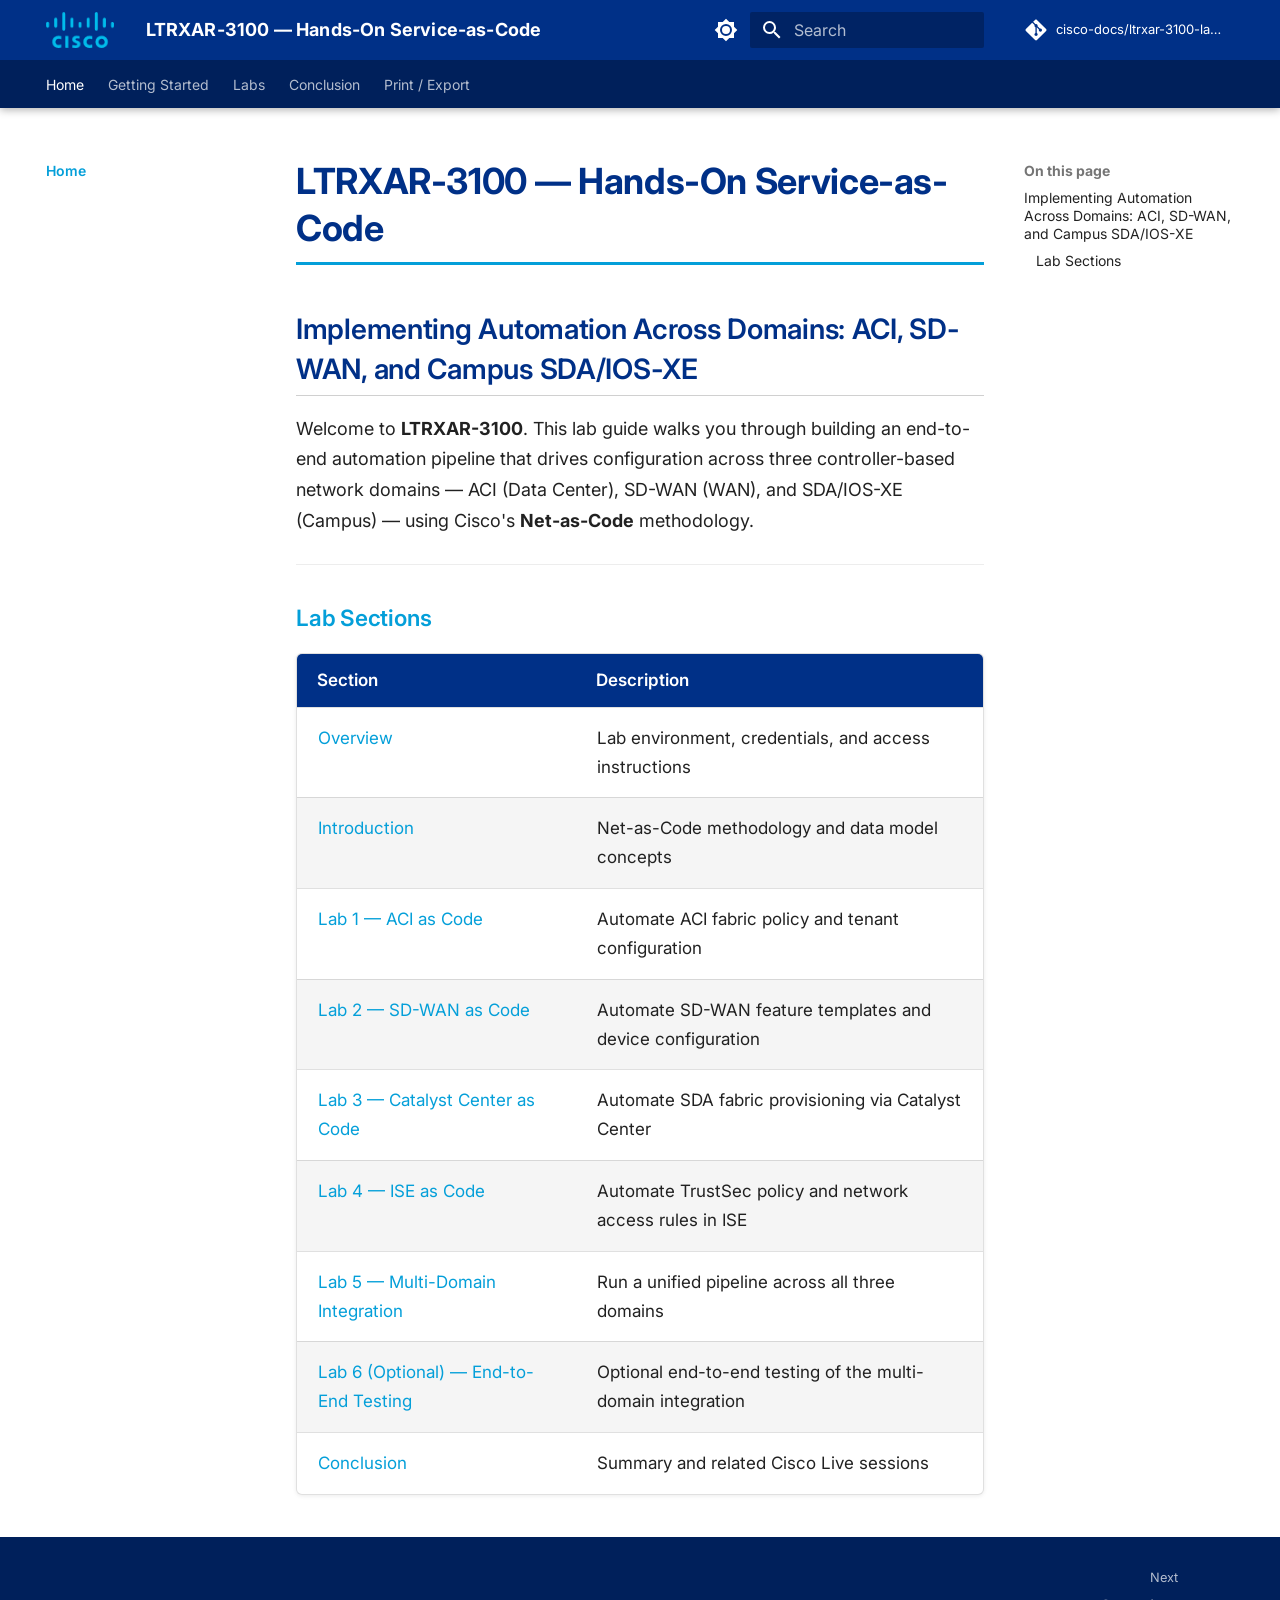
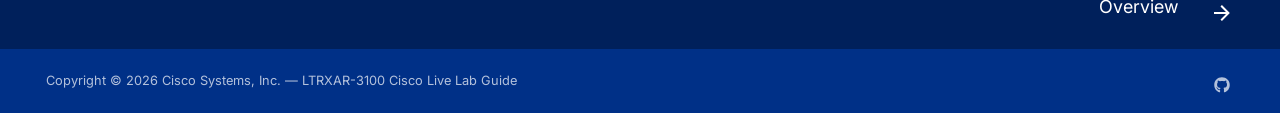
==== commit e4dccefb: "Deployed fd56a6f with MkDocs version: 1.6.1" ====
--- a/index.html
+++ b/index.html
@@ -19,7 +19,7 @@
         
       
       
-      <link rel="icon" href="assets/ltrxar_3100_logo.png">
+      <link rel="icon" href="assets/cisco_logo.png">
       <meta name="generator" content="mkdocs-1.6.1, mkdocs-material-9.7.6">
     
     
@@ -109,7 +109,7 @@
   <nav class="md-header__inner md-grid" aria-label="Header">
     <a href="." title="LTRXAR-3100 — Hands-On Service-as-Code" class="md-header__button md-logo" aria-label="LTRXAR-3100 — Hands-On Service-as-Code" data-md-component="logo">
       
-  <img src="assets/ltrxar_3100_logo.png" alt="logo">
+  <img src="assets/cisco_logo.png" alt="logo">
 
     </a>
     <label class="md-header__button md-icon" for="__drawer">
@@ -365,7 +365,7 @@
   <label class="md-nav__title" for="__drawer">
     <a href="." title="LTRXAR-3100 — Hands-On Service-as-Code" class="md-nav__button md-logo" aria-label="LTRXAR-3100 — Hands-On Service-as-Code" data-md-component="logo">
       
-  <img src="assets/ltrxar_3100_logo.png" alt="logo">
+  <img src="assets/cisco_logo.png" alt="logo">
 
     </a>
     LTRXAR-3100 — Hands-On Service-as-Code
@@ -994,6 +994,10 @@
 <td>Run a unified pipeline across all three domains</td>
 </tr>
 <tr>
+<td><a href="lab6_optional_end_to_end_testing/">Lab 6 (Optional) — End-to-End Testing</a></td>
+<td>Optional end-to-end testing of the multi-domain integration</td>
+</tr>
+<tr>
 <td><a href="conclusion/">Conclusion</a></td>
 <td>Summary and related Cisco Live sessions</td>
 </tr>
@@ -1060,7 +1064,7 @@
       <div class="md-copyright">
   
     <div class="md-copyright__highlight">
-      Copyright © 2025 Cisco Systems, Inc. — LTRXAR-3100 Cisco Live Lab Guide
+      Copyright © 2026 Cisco Systems, Inc. — LTRXAR-3100 Cisco Live Lab Guide
 
     </div>
   
